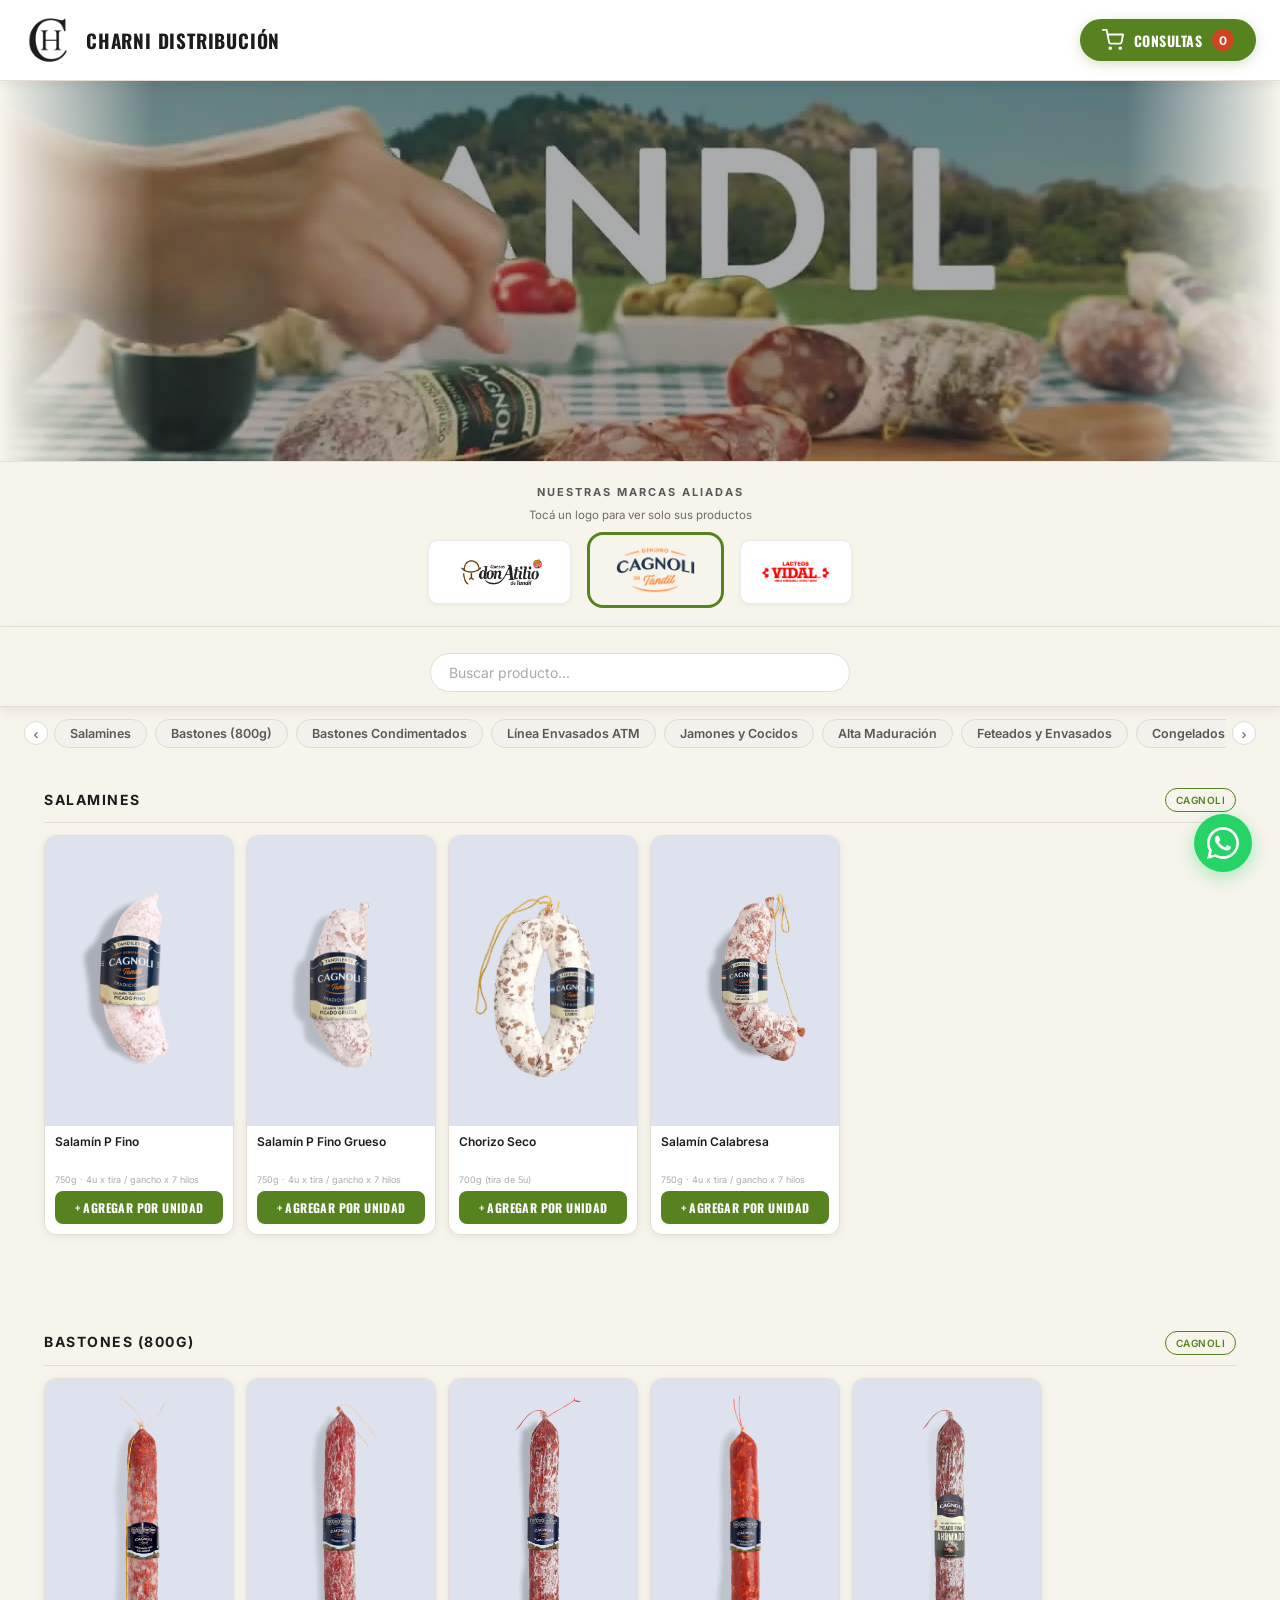
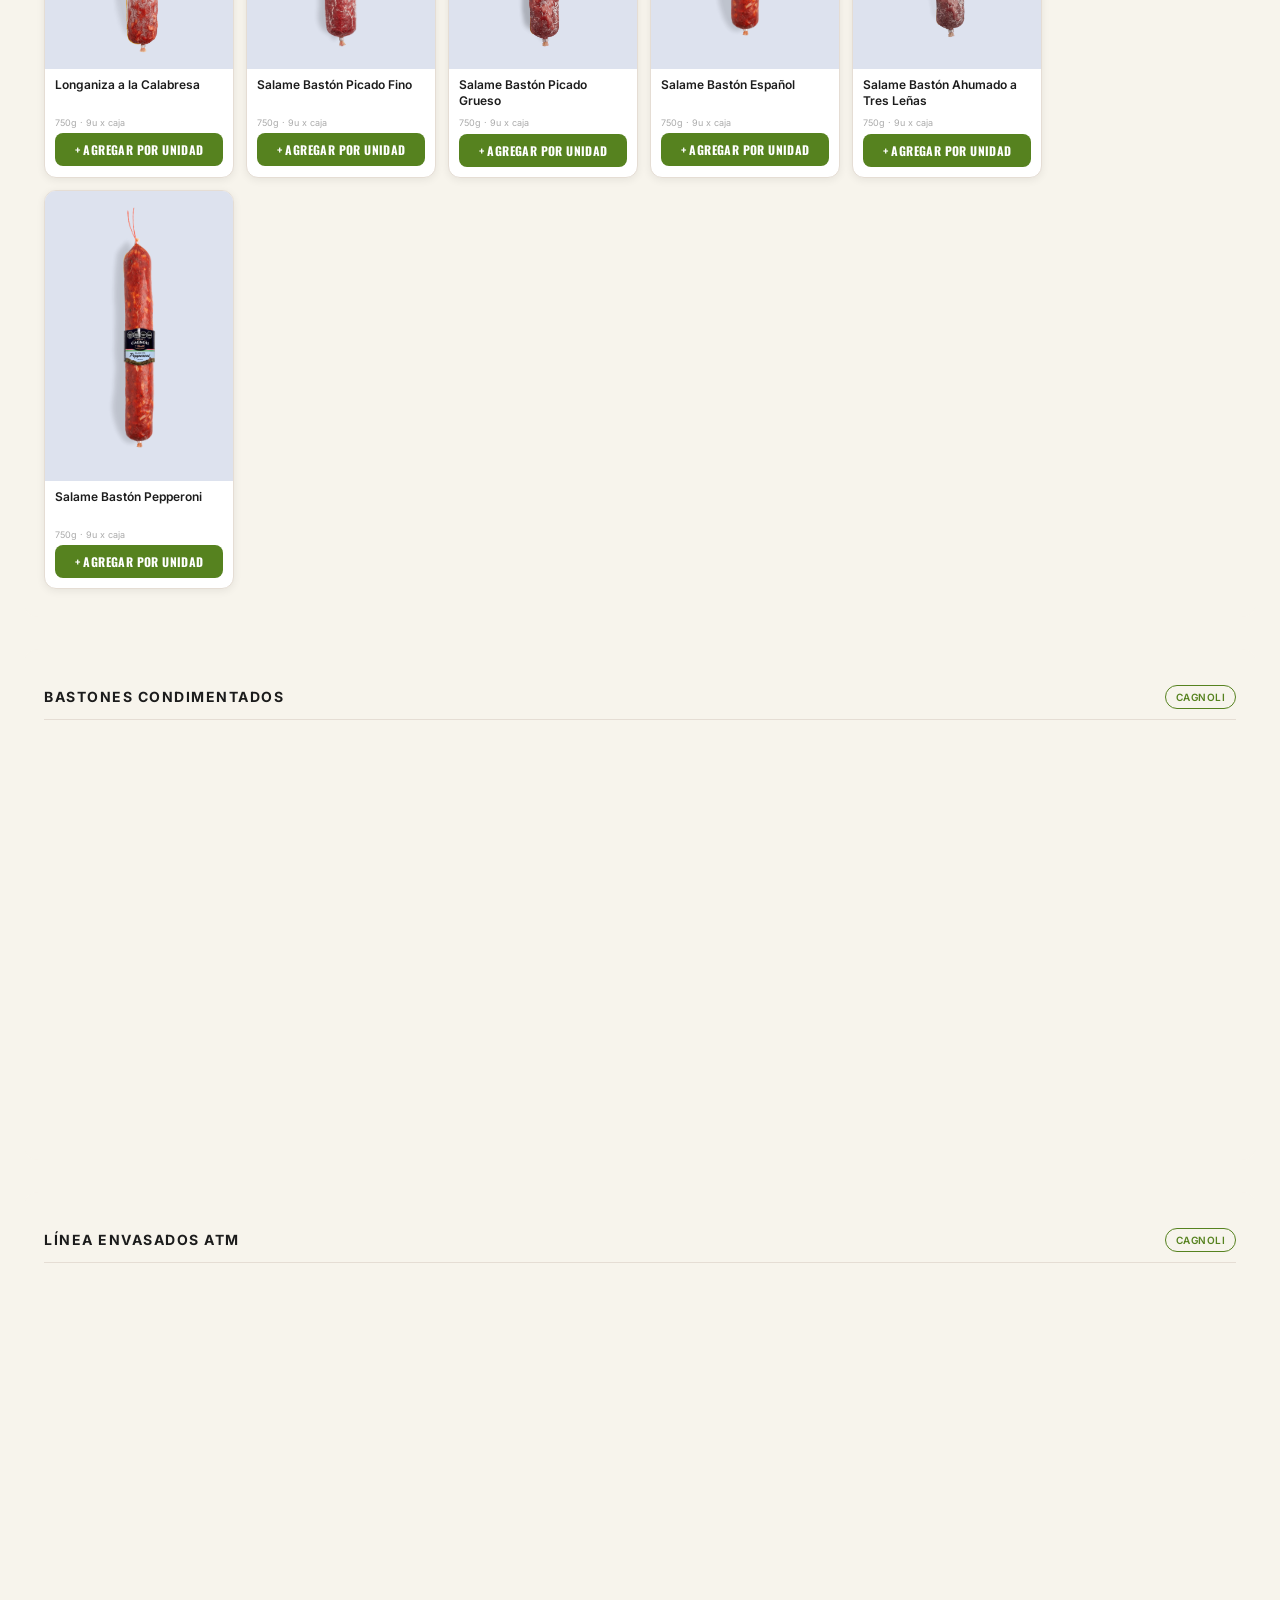
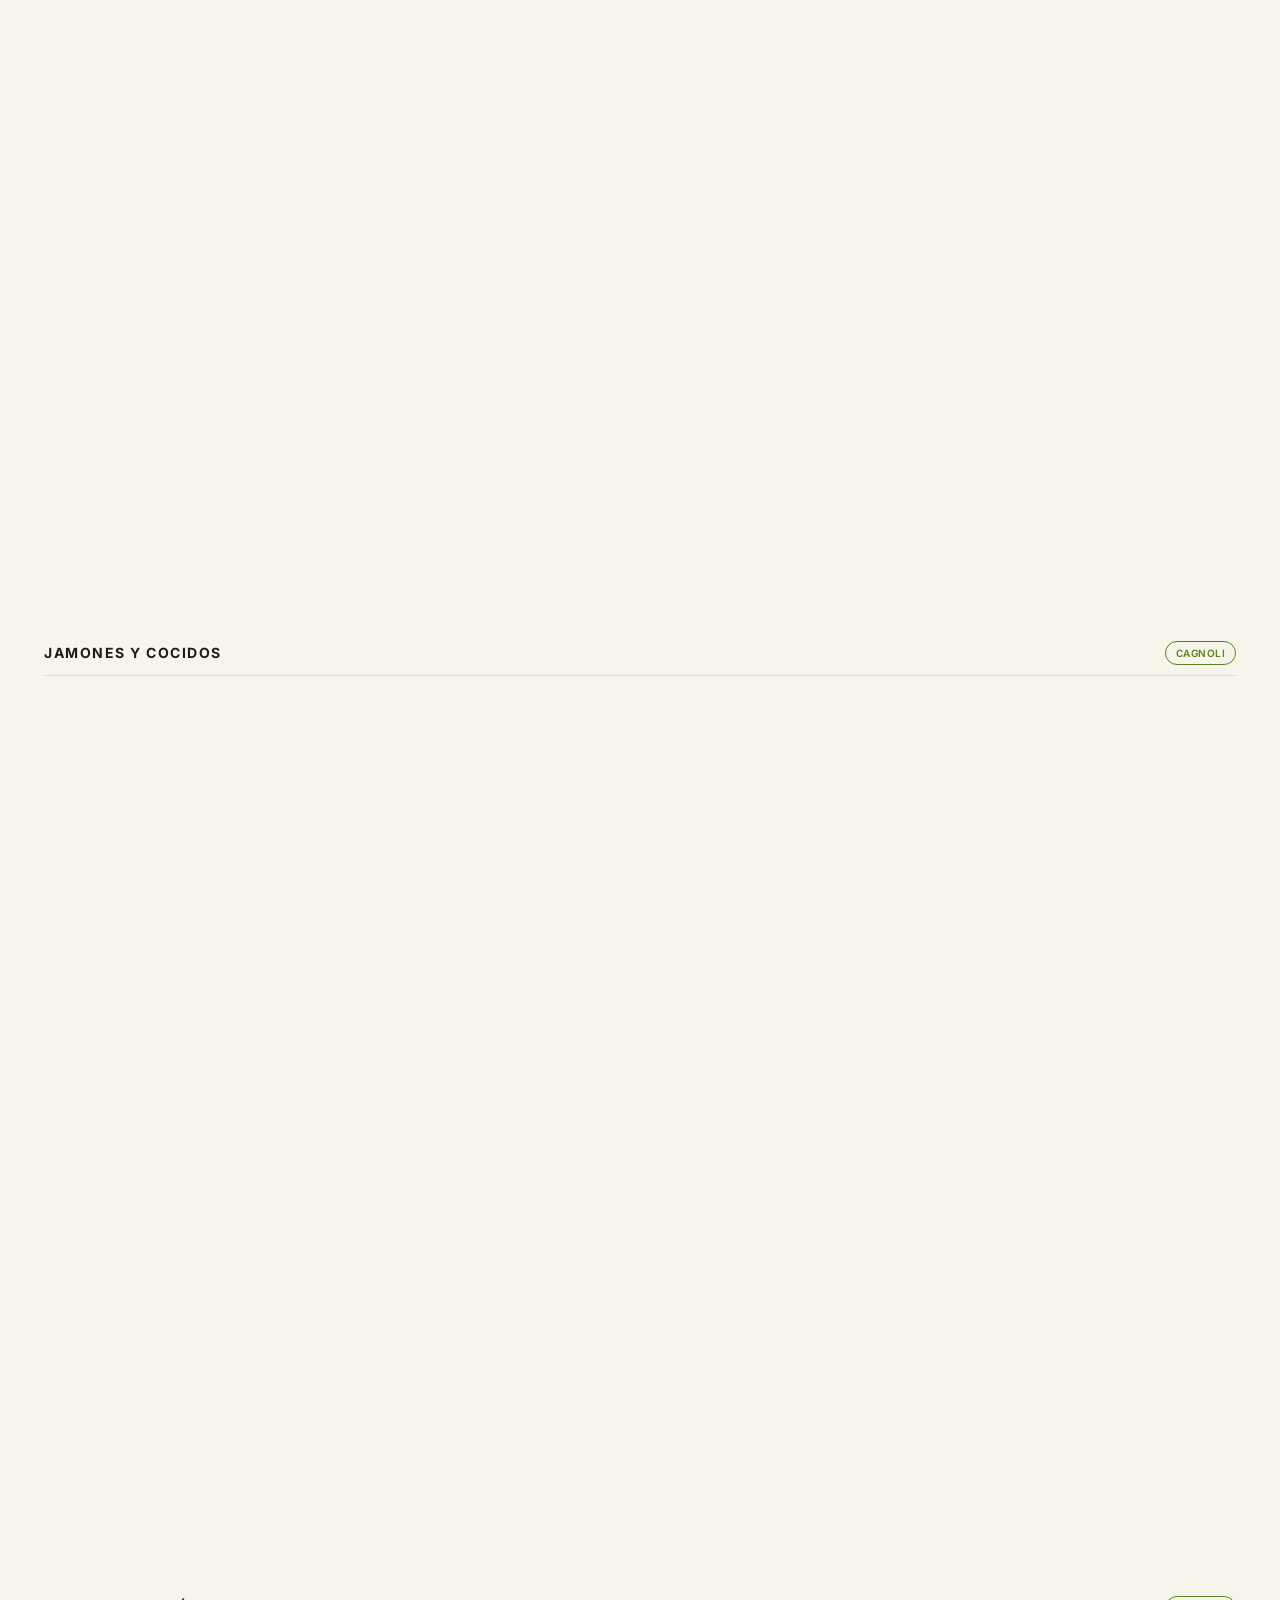
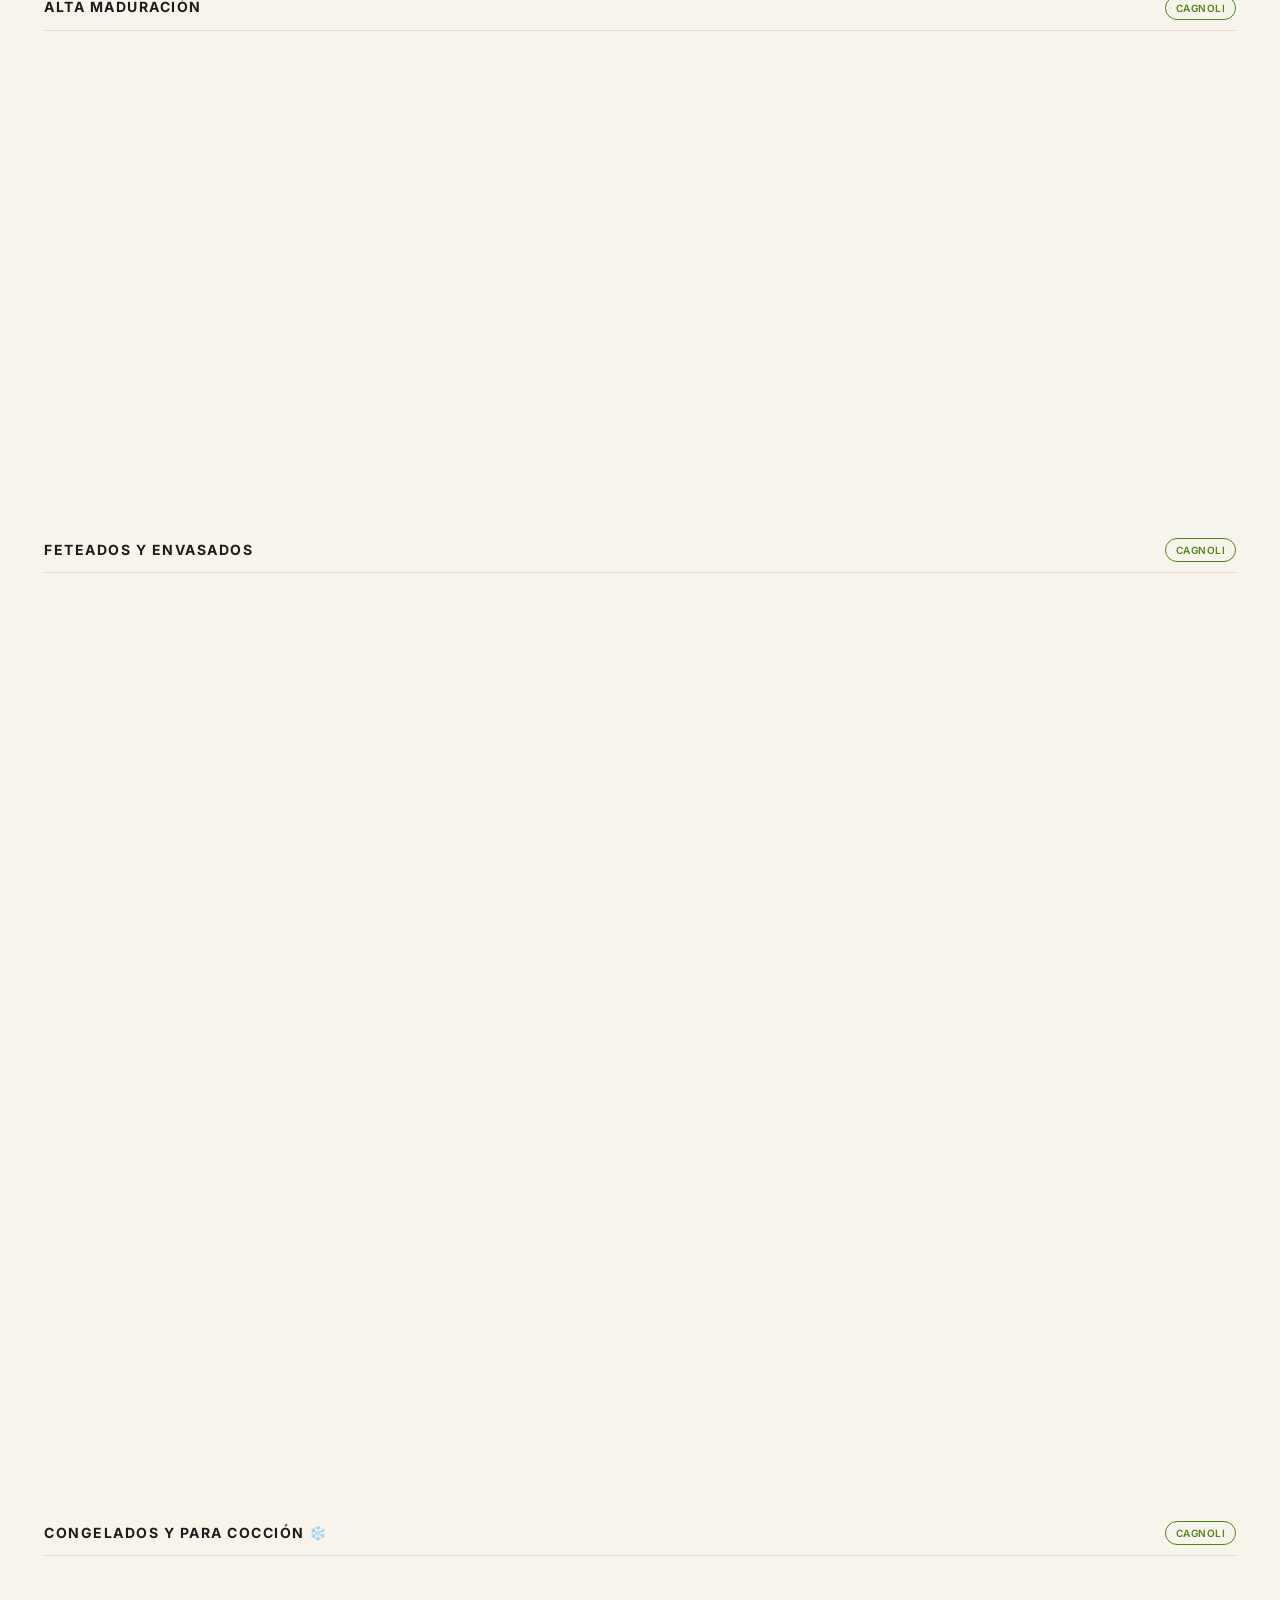
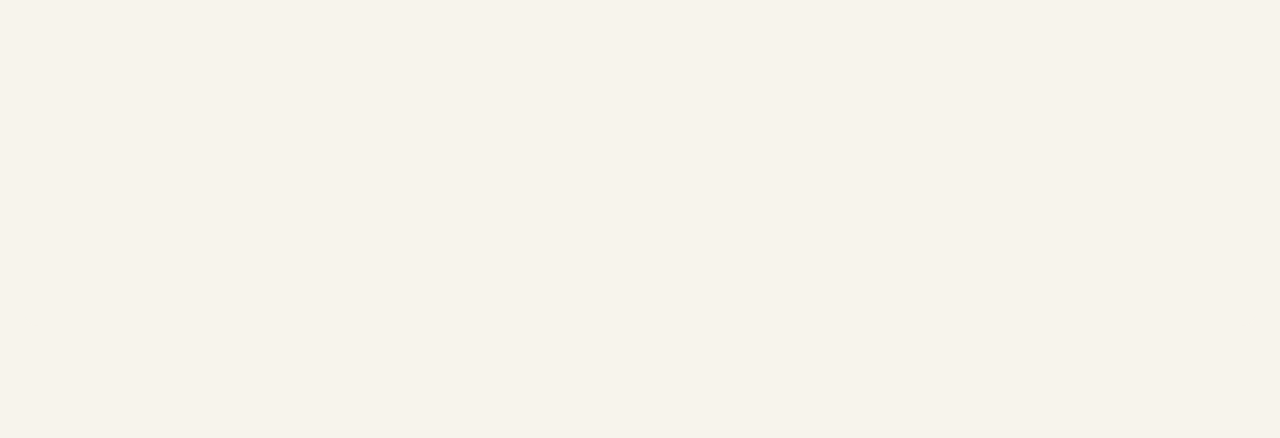
==== catalogo_cagnoli.html @ bcf18d20 "Ajustes navi: buscador mobile mas angosto (comprime marcas al expandirse), icono de carrito SVG en v" ====
<!DOCTYPE html>
<html lang="es">
<head>
<meta charset="UTF-8">
<meta name="viewport" content="width=device-width, initial-scale=1.0">
<title>CHARNI Distribución - Catálogo</title>
<link rel="preconnect" href="https://fonts.googleapis.com">
<link rel="preconnect" href="https://fonts.gstatic.com" crossorigin>
<link href="https://fonts.googleapis.com/css2?family=Oswald:wght@500;700&family=Inter:wght@400;500;600;700;800&display=swap" rel="stylesheet">
<link rel="stylesheet" href="style.css">
</head>
<body>
<header class="header">
<div class="header-content">
<div class="logo-container">
<img src="img/marcas/ch_distribucion_isotipo.png" alt="CH Distribución" class="logo-ch-img">
<div class="logo-text">
<h1>CHARNI DISTRIBUCIÓN</h1>
</div>
</div>
<button class="cart-btn" onclick="openCart()">
<span class="cart-btn-icon" aria-hidden="true"><svg viewBox="0 0 24 24" fill="none" stroke="currentColor" stroke-width="2" stroke-linecap="round" stroke-linejoin="round"><circle cx="9" cy="21" r="1"></circle><circle cx="20" cy="21" r="1"></circle><path d="M1 1h4l2.68 13.39a2 2 0 0 0 2 1.61h9.72a2 2 0 0 0 2-1.61L23 6H6"></path></svg></span><span class="cart-btn-label"> Consultas</span> <span class="cart-count" id="cartCount">0</span>
</button>
</div>
<div class="header-compact-row" id="headerCompactRow">
<div id="compactTopRow">
<div id="marcasRowCompact">
<button class="marca-chip compacta claro" data-brand="donatilio" onclick="filterBrandFromChip('donatilio')"><img src="img/marcas/don_atilio.png" alt="Don Atilio"></button>
<button class="marca-chip compacta transparente grande" data-brand="cagnoli" onclick="filterBrandFromChip('cagnoli')"><img src="img/marcas/cagnoli.png" alt="Cagnoli"></button>
<button class="marca-chip compacta claro" data-brand="vidal" onclick="filterBrandFromChip('vidal')"><img src="img/marcas/vidal.png" alt="Lácteos Vidal"></button>
</div>
<input type="search" id="searchBoxCompact" class="search-box" placeholder="Buscar producto..." oninput="onSearchInputCompact(this.value)">
</div>
</div>
</header>
<section class="hero" id="hero">
<div class="hero-bg" id="heroBg"></div>
<video class="hero-bg" id="heroVideo" autoplay muted loop playsinline preload="metadata" poster="img/heroes/cagnoli_poster.jpg">
<source src="img/heroes/cagnoli.mp4" type="video/mp4">
</video>
<div class="hero-overlay"></div>
</section>
<div class="marcas-aliadas">
<div class="marcas-aliadas-label">Nuestras Marcas Aliadas</div>
<div class="marcas-aliadas-hint">Tocá un logo para ver solo sus productos</div>
<div class="marcas-row">
<button class="marca-chip claro" data-brand="donatilio" onclick="filterBrandFromChip('donatilio')"><img src="img/marcas/don_atilio.png" alt="Don Atilio"></button>
<button class="marca-chip transparente grande" data-brand="cagnoli" onclick="filterBrandFromChip('cagnoli')"><img src="img/marcas/cagnoli.png" alt="Cagnoli"></button>
<button class="marca-chip claro" data-brand="vidal" onclick="filterBrandFromChip('vidal')"><img src="img/marcas/vidal.png" alt="Lácteos Vidal"></button>
</div>
</div>
<div class="filters-wrapper">
<div class="search-inner">
<input type="search" id="searchBox" class="search-box" placeholder="Buscar producto..." oninput="onSearchInput(this.value)">
</div>
</div>
<div class="cat-quicknav-wrap" id="quickNavWrap">
<button type="button" class="quicknav-arrow quicknav-prev" onclick="scrollQuickNav(-1)" aria-label="Categorías anteriores">‹</button>
<div class="cat-quicknav" id="quickNav"></div>
<button type="button" class="quicknav-arrow quicknav-next" onclick="scrollQuickNav(1)" aria-label="Categorías siguientes">›</button>
</div>
<main class="container" id="catalogo-main">
</main>
<div class="modal" id="cartModal">
<div class="modal-content">
<div class="modal-header">
<h3>🛒 Mi Consulta</h3>
<button class="close-btn" onclick="closeCart()">&times;</button>
</div>
<div class="cart-notice">📩 Esto no confirma tu pedido: al enviarlo por WhatsApp, iniciás el contacto directo con tu vendedor para coordinar precio y disponibilidad.</div>
<div id="cartItems"></div>
<div id="cartSubtotal"></div>
<div class="cart-actions" id="cartActions" style="display:none">
<button class="btn-send" onclick="sendWhatsApp()">📱 Enviar por WhatsApp</button>
<button class="btn-clear" onclick="clearCart()">🗑️ Vaciar</button>
</div>
</div>
</div>
<a href="https://wa.me/5492494544945?text=Hola!%20Quiero%20consultar%20sobre%20sus%20productos" class="whatsapp-float" target="_blank">
<svg viewBox="0 0 32 32"><path d="M16 0c-8.837 0-16 7.163-16 16 0 2.825.744 5.488 2.038 7.788L.05 31.95l8.325-2.088C10.6 31.238 13.2 32 16 32c8.837 0 16-7.163 16-16S24.837 0 16 0zm0 29.35c-2.438 0-4.75-.663-6.738-1.813l-.475-.288-5.013 1.263 1.3-4.9-.313-.5C3.4 21.175 2.65 18.638 2.65 16c0-7.35 5.988-13.35 13.35-13.35S29.35 8.65 29.35 16 23.362 29.35 16 29.35zm7.338-9.838c-.4-.2-2.375-1.175-2.738-1.3-.375-.138-.65-.2-.925.2-.275.4-1.063 1.3-1.3 1.575-.238.275-.475.313-.875.113-.4-.2-1.688-.625-3.213-1.988-1.188-1.063-1.988-2.375-2.225-2.775-.238-.4-.025-.613.175-.813.188-.175.4-.475.6-.713.2-.238.275-.4.413-.675.138-.275.063-.5-.038-.7-.1-.2-.925-2.225-1.263-3.05-.325-.788-.663-.675-.925-.688-.238-.013-.5-.013-.763-.013s-.7.1-1.063.5c-.363.4-1.388 1.35-1.388 3.3s1.425 3.838 1.625 4.1c.2.275 2.788 4.238 6.738 5.95.938.4 1.675.638 2.238.825.95.3 1.813.25 2.5.15.763-.113 2.375-.975 2.713-1.913.338-.938.338-1.738.238-1.913-.1-.188-.363-.3-.763-.5z"/></svg>
</a>
<script src="products.js"></script>
<script src="config.js"></script>
<script>
window.WA_PHONE='5492494544945';
window.HIDDEN_BRANDS=['lasdinas'];
</script>
<script src="app.js"></script>
</body>
</html>
---- style.css ----
@import url('https://fonts.googleapis.com/css2?family=Oswald:wght@500;700&family=Inter:wght@400;500;600;700;800&display=swap');

*{margin:0;padding:0;box-sizing:border-box}

:root{
  --fondo:#F7F4EC;
  --fondo-alt:#ffffff;
  --card:#ffffff;
  --texto:#1c1c1c;
  --texto-suave:#6b6b6b;
  --texto-muy-suave:#aaaaaa;
  --bordo:#8b1538;
  --bordo-claro:#a91d47;
  --gris-oscuro:#33383D;
  --gris-oscuro-claro:#454b52;
  --verde:#56821F;
  --verde-oscuro:#395A11;
  --naranja:#CF4520;
  --borde-sutil:#e5ddd4;
  --sombra:rgba(0,0,0,0.07);
  --sombra-hover:rgba(86,130,31,0.16);
}

body{
  font-family:'Inter',-apple-system,BlinkMacSystemFont,'Segoe UI',sans-serif;
  background:var(--fondo);
  color:var(--texto);
  line-height:1.6;
}

/* ── HEADER ── */
.header{
  background:var(--fondo-alt);
  padding:16px 0;
  border-bottom:1px solid var(--borde-sutil);
  position:sticky;
  top:0;
  z-index:1000;
  box-shadow:0 2px 12px var(--sombra);
}
.header-content{
  max-width:1400px;
  margin:0 auto;
  padding:0 24px;
  display:flex;
  justify-content:space-between;
  align-items:center;
  gap:15px;
  flex-wrap:wrap;
}
.logo-container{display:flex;align-items:center;gap:14px}
.logo-ch-img{
  height:48px;
  width:auto;
  flex-shrink:0;
}
.logo-text h1{
  font-family:'Oswald',sans-serif;
  font-weight:700;
  font-size:19px;
  color:var(--texto);
  text-transform:uppercase;
  letter-spacing:0.8px;
}
.cart-btn{
  background:var(--verde);
  color:#fff;
  padding:10px 22px;
  border:none;border-radius:30px;
  cursor:pointer;
  font-family:'Oswald',sans-serif;
  font-size:14px;font-weight:700;
  text-transform:uppercase;
  letter-spacing:0.5px;
  display:flex;align-items:center;gap:8px;
  transition:all 0.25s;
  box-shadow:0 3px 12px rgba(86,130,31,0.25);
}
.cart-btn:hover{
  background:var(--verde-oscuro);
  transform:translateY(-1px);
  box-shadow:0 5px 18px rgba(86,130,31,0.35);
}
/* Ícono de carrito propio (SVG), no emoji: se ve igual en todos los
   sistemas/navegadores y permite controlar tamaño y trazo. */
.cart-btn-icon{display:inline-flex;flex-shrink:0}
.cart-btn-icon svg{display:block;width:22px;height:22px}
.header.header-compacto .cart-btn-icon svg{width:20px;height:20px}
.cart-count{
  background:var(--naranja);
  color:#fff;
  border-radius:50%;
  width:22px;height:22px;
  display:flex;align-items:center;justify-content:center;
  font-size:12px;font-weight:700;
  font-family:'Inter',sans-serif;
}

/* ── HEADER CONTEXTUAL / COMPACTO AL SCROLLEAR (v2) ──────────────────
   Cuando "Nuestras Marcas Aliadas" sale de pantalla, el header (que ya
   es sticky) muestra una segunda franja debajo con las marcas (chips
   chicos, versión propia — no son las mismas del hero reubicadas), un
   buscador propio (sincronizado con el principal) y los pills de
   categoría — y el botón Consultas se reduce a ícono+badge. Nada se
   reparenta salvo el "wrap" de categorías (ver más abajo), así que la
   franja entera solo anima opacity/transform: nunca hay un elemento
   real cambiando de tamaño en medio de la transición, que es lo que
   antes se sentía "poco fluido". ── */
.cart-btn-label{margin:0 2px}
.header.header-compacto .cart-btn-label{display:none}
.header.header-compacto .cart-btn{padding:8px 12px;gap:2px}
.header.header-compacto .logo-text{display:none}

.header-compact-row{
  position:absolute;
  top:100%;left:0;right:0;
  max-width:1400px;margin:0 auto;
  background:var(--fondo-alt);
  display:flex;
  align-items:center;
  gap:8px;
  flex-wrap:wrap;
  padding:6px 16px 7px;
  opacity:0;
  transform:translateY(-4px);
  pointer-events:none;
  transition:opacity 0.18s ease-out, transform 0.18s ease-out;
  box-shadow:0 6px 14px var(--sombra);
  border-bottom-left-radius:12px;
  border-bottom-right-radius:12px;
  z-index:999;
}
.header.header-compacto .header-compact-row{
  opacity:1;
  transform:translateY(0);
  pointer-events:auto;
}
@media(prefers-reduced-motion: reduce){
  .header-compact-row{transition:none}
}

/* Agrupa marcas+buscador en su propia fila interna SIN wrap: así, si no
   entran los dos en el ancho disponible (mobile con el buscador ya
   expandido), es #marcasRowCompact el que se comprime/scrollea — nunca
   el buscador salta a una segunda línea tapando o descuadrando todo. */
#compactTopRow{
  display:flex;align-items:center;gap:8px;
  flex:1 1 auto;min-width:0;
}

/* Chips de marca de la franja compacta: elementos propios y siempre
   presentes en el DOM (nunca se mudan) — comparten clase .marca-chip
   con los del hero para que setActiveChip() los sincronice sin código
   extra, más el modificador .compacta para el tamaño chico. */
#marcasRowCompact{
  display:flex;gap:5px;flex-wrap:nowrap;
  overflow-x:auto;scrollbar-width:none;
  flex-shrink:0;
}
#marcasRowCompact::-webkit-scrollbar{display:none}
.marca-chip.compacta{
  height:26px;padding:3px 8px;border-radius:7px;
  outline-width:2px;outline-offset:2px;
}
.marca-chip.compacta img{max-height:14px;max-width:50px}

/* Buscador propio de la franja compacta (sincronizado con #searchBox) */
#searchBoxCompact{flex-shrink:0;width:150px;margin:0;padding:7px 14px;font-size:12.5px}

@media(max-width:768px){
  .header-compact-row .cat-quicknav-wrap{flex-basis:100%;order:3}
  /* En mobile las marcas y el buscador comparten la primera fila: el
     buscador vive como una lupa chica que, al usarse, se expande y
     empuja/comprime la fila de marcas (que ya scrollea horizontal) en
     vez de tapar nada o forzar un salto de línea. */
  #marcasRowCompact{flex-shrink:1;min-width:46px}
  #searchBoxCompact{
    /* Colapsada: el ícono va centrado y SIN padding lateral fijo — un
       padding a los costados no puede ser más chico que el propio
       ícono+su aire, así que terminaba fijando un ancho mínimo mayor
       al declarado. Sin ese padding, el ancho real es el que se pide. */
    -webkit-appearance:none;appearance:none;
    width:26px;
    padding:0;
    background:var(--fondo-alt) no-repeat center/13px 13px url("data:image/svg+xml,%3Csvg xmlns='http://www.w3.org/2000/svg' viewBox='0 0 24 24' fill='none' stroke='%23585858' stroke-width='2'%3E%3Ccircle cx='11' cy='11' r='7'/%3E%3Cline x1='21' y1='21' x2='16.65' y2='16.65'/%3E%3C/svg%3E");
    cursor:pointer;
    transition:width 0.22s ease, padding 0.22s ease;
  }
  #searchBoxCompact:focus{
    width:140px;
    padding:7px 14px;
    background-image:none;
    cursor:text;
  }
}

/* ── HERO ── */
.hero{
  height:380px;
  max-width:1400px;
  margin:0 auto;
  position:relative;
  display:flex;
  align-items:center;justify-content:center;
  overflow:hidden;
}
.hero::before{
  content:'';
  position:absolute;top:0;left:0;width:100%;height:100%;
  background:linear-gradient(to right,var(--fondo) 0%,transparent 12%,transparent 88%,var(--fondo) 100%);
  z-index:2;pointer-events:none;
}
.hero-bg{
  position:absolute;top:0;left:0;
  width:100%;height:100%;
  object-fit:cover;
  transition:opacity 1s ease;
  background-size:cover;background-position:center;
  opacity:1;
}
#heroVideo{opacity:0}
.hero-bg.fade-out{opacity:0}
.hero-overlay{
  position:absolute;top:0;left:0;width:100%;height:100%;
  background:rgba(51,56,61,0.42);
  z-index:1;
}

/* ── MARCAS ALIADAS ── */
.marcas-aliadas{
  background:#F7F4EC;
  padding:22px 24px;
  border-top:1px solid #e6e2d3;
  border-bottom:1px solid #e6e2d3;
}
.marcas-aliadas-label{
  text-align:center;
  font-size:11px;font-weight:700;letter-spacing:2px;
  color:#585858;text-transform:uppercase;
  margin-bottom:4px;
}
.marcas-aliadas-hint{
  text-align:center;
  font-size:11.5px;
  color:var(--texto-suave);
  margin-bottom:16px;
}
.marcas-row{
  display:flex;justify-content:center;align-items:center;gap:22px;flex-wrap:wrap;
  max-width:1400px;margin:0 auto;
}
.marca-chip{
  display:flex;align-items:center;justify-content:center;
  height:64px;padding:8px 20px;
  border-radius:10px;
  border:none;
  cursor:pointer;
  transition:all 0.22s;
  outline:3px solid transparent;
  outline-offset:3px;
}
.marca-chip.claro{background:#ffffff;box-shadow:0 1px 4px rgba(0,0,0,0.06);border:1px solid #ececec}
.marca-chip.claro:hover{box-shadow:0 5px 16px rgba(0,0,0,0.12);transform:translateY(-2px)}
.marca-chip.oscuro{background:var(--gris-oscuro)}
.marca-chip.oscuro:hover{background:#252a2e;transform:translateY(-2px)}
.marca-chip.transparente{background:transparent}
.marca-chip.transparente:hover{transform:translateY(-2px)}
.marca-chip img{max-height:44px;max-width:150px;object-fit:contain;pointer-events:none}
.marca-chip.grande img{max-height:52px}
.marca-chip:active{transform:scale(0.96)}
.marca-chip.active{
  outline-color:var(--verde);
  transform:translateY(-2px);
}

/* ── FILTERS (el buscador ya no es sticky por sí solo: cuando hace falta
   "pegarlo", pasa a vivir dentro del header compacto — ver más abajo) ── */
.filters-wrapper{
  background:var(--fondo);
  padding:14px 0;
  border-bottom:1px solid var(--borde-sutil);
  box-shadow:0 4px 12px var(--sombra);
}

/* ── LAYOUT ── */
.container{
  max-width:1400px;
  margin:0 auto;
  padding:0 24px 80px;
}

/* ── UTILITY ── */
.hidden{display:none!important}

/* ── MODAL ── */
.modal{
  display:none;
  position:fixed;top:0;left:0;
  width:100%;height:100%;
  background:rgba(0,0,0,0.45);
  z-index:2000;
  align-items:center;justify-content:center;
}
.modal.show{display:flex}
.modal-content{
  background:var(--fondo-alt);
  padding:32px;
  border-radius:20px;
  max-width:580px;width:90%;
  max-height:80vh;overflow-y:auto;
  box-shadow:0 20px 60px rgba(0,0,0,0.18);
  border:1px solid var(--borde-sutil);
}
.modal-header{
  display:flex;justify-content:space-between;align-items:center;
  margin-bottom:22px;padding-bottom:16px;
  border-bottom:1px solid var(--borde-sutil);
}
.modal-header h3{
  font-family:'Oswald',sans-serif;
  font-weight:700;
  font-size:19px;color:var(--texto);
  text-transform:uppercase;
  letter-spacing:0.5px;
}
.close-btn{
  background:none;border:none;
  color:var(--texto-suave);
  font-size:28px;cursor:pointer;line-height:1;
}
.cart-notice{
  background:#F2F1EC;
  border:1px solid var(--borde-sutil);
  border-radius:10px;
  padding:12px 14px;
  font-size:13px;
  color:var(--texto-suave);
  margin-bottom:16px;
  line-height:1.4;
}
.cart-item{
  display:flex;justify-content:space-between;align-items:center;
  padding:13px 15px;
  background:var(--fondo);
  border-radius:10px;margin-bottom:9px;
  border:1px solid var(--borde-sutil);
}
.cart-item-info{flex:1}
.cart-item-name{font-weight:600;margin-bottom:3px;color:var(--texto);font-size:14px}
.cart-item-forma{
  font-weight:500;
  color:var(--texto-suave);
  font-size:12.5px;
}
.cart-item-qty{color:var(--texto-suave);font-size:13px}
.cart-item-remove{
  background:none;
  color:var(--bordo);
  border:1.5px solid var(--bordo);
  padding:5px 13px;border-radius:18px;
  cursor:pointer;font-size:12px;font-weight:600;
  transition:all 0.2s;
}
.cart-item-remove:hover{background:var(--bordo);color:#fff}
.cart-empty{
  text-align:center;padding:48px;
  color:var(--texto-muy-suave);font-size:15px;
}
.cart-actions{margin-top:18px;display:flex;gap:10px}
.btn-send{
  background:#25D366;color:#fff;
  padding:14px;border:none;border-radius:28px;
  cursor:pointer;
  font-family:'Oswald',sans-serif;
  text-transform:uppercase;letter-spacing:0.4px;
  font-weight:700;font-size:14.5px;flex:1;
  box-shadow:0 4px 14px rgba(37,211,102,0.28);
  transition:all 0.22s;
}
.btn-send:hover{background:#20BA5A;transform:translateY(-1px)}
.btn-clear{
  background:var(--fondo);
  color:var(--bordo);
  border:1.5px solid var(--bordo);
  padding:14px 22px;border-radius:28px;
  cursor:pointer;
  font-family:'Inter',sans-serif;
  font-weight:600;transition:all 0.22s;
}
.btn-clear:hover{background:var(--bordo);color:#fff}

/* ── WHATSAPP FLOAT ── */
.whatsapp-float{
  position:fixed;bottom:28px;right:28px;
  background:#25D366;
  width:58px;height:58px;border-radius:50%;
  display:flex;align-items:center;justify-content:center;
  box-shadow:0 5px 18px rgba(37,211,102,0.38);
  z-index:3000;cursor:pointer;
  transition:all 0.25s;text-decoration:none;
}
.whatsapp-float:hover{
  transform:scale(1.12);
  box-shadow:0 8px 26px rgba(37,211,102,0.52);
}
.whatsapp-float svg{width:32px;height:32px;fill:#fff}

/* ── RESPONSIVE ── */
@media(max-width:768px){
  .hero{height:260px}
  .logo-text h1{font-size:15px}
}

/* ── CATÁLOGO RAPPI-STYLE ── */
.cat-seccion{margin-bottom:32px}
.cat-seccion-header{
  display:flex;
  justify-content:space-between;
  align-items:center;
  padding:16px 0 10px;
  border-bottom:1px solid var(--borde-sutil);
  margin-bottom:12px;
}
.cat-seccion-titulo{
  font-family:'Inter',sans-serif;
  font-size:14px;font-weight:700;
  color:var(--texto);
  text-transform:uppercase;
  letter-spacing:1.5px;
}
.cat-seccion-marca{
  font-size:10px;font-weight:600;
  color:var(--verde);
  border:1px solid var(--verde);
  border-radius:12px;
  padding:3px 10px;
  text-transform:uppercase;
  letter-spacing:0.5px;
}
.cat-row{
  display:flex;
  flex-wrap:wrap;
  gap:12px;
}
.cat-card{
  background:var(--card);
  border-radius:12px;
  border:1px solid var(--borde-sutil);
  flex-shrink:0;
  width:190px;
  overflow:hidden;
  box-shadow:0 2px 8px var(--sombra);
  transition:all 0.2s;
}
.cat-card:hover{
  transform:translateY(-2px);
  box-shadow:0 6px 18px var(--sombra-hover);
  border-color:var(--verde);
}
.cat-card-img{
  width:190px;height:290px;
  overflow:hidden;
  background:var(--fondo);
  display:flex;align-items:center;justify-content:center;
  position:relative;
}
.cat-tag{
  position:absolute;top:8px;right:8px;
  color:#fff;
  font-size:9px;font-weight:700;
  padding:3px 8px;
  border-radius:6px;
  z-index:2;
  text-transform:uppercase;
  letter-spacing:0.5px;
}
.cat-card-img img{
  width:100%;height:100%;
  object-fit:cover;
  transition:transform 0.3s;
}
.cat-card:hover .cat-card-img img{transform:scale(1.05)}
.cat-card-img-empty{
  background:var(--fondo);
  color:var(--texto-muy-suave);
  font-size:11px;
}
.cat-card-info{
  padding:8px 10px 10px;
}
.cat-card-name{
  font-family:'Inter',sans-serif;
  font-size:12px;font-weight:600;
  color:var(--texto);
  line-height:1.35;
  margin-bottom:8px;
  min-height:32px;
}
.cat-card-btn{
  width:100%;
  background:var(--verde);
  color:#fff;
  border:none;
  border-radius:8px;
  padding:8px 0;
  font-family:'Oswald',sans-serif;
  font-size:12px;font-weight:700;
  text-transform:uppercase;
  letter-spacing:0.4px;
  cursor:pointer;
  transition:background 0.2s;
}
.cat-card-btn:hover{background:var(--verde-oscuro)}

/* ── STEPPER +/− EN LA CARD (reemplaza el botón una vez agregado) ── */
.cat-card-stepper{
  display:flex;align-items:center;justify-content:space-between;
  background:var(--verde);
  border-radius:8px;
  padding:4px 6px;
  animation:stepperPop 0.22s ease;
}
.cat-step-btn{
  width:24px;height:24px;flex-shrink:0;
  border-radius:6px;
  border:none;
  background:rgba(255,255,255,0.18);
  color:#fff;
  font-size:15px;font-weight:700;
  line-height:1;
  cursor:pointer;
  display:flex;align-items:center;justify-content:center;
  transition:background 0.2s;
}
.cat-step-btn:hover{background:rgba(255,255,255,0.32)}
.cat-step-value{
  flex:1;text-align:center;
  color:#fff;
  font-family:'Oswald',sans-serif;
  font-size:13px;font-weight:700;
}
@keyframes stepperPop{
  0%{transform:scale(0.9)}
  60%{transform:scale(1.04)}
  100%{transform:scale(1)}
}
@media(prefers-reduced-motion: reduce){
  .cat-card-stepper{animation:none}
}

/* ── SELECTOR DE FORMA (Caja / Por unidad / etc.) ── */
.forma-selector{
  display:flex;gap:6px;flex-wrap:wrap;
  margin-bottom:6px;
}
.forma-pill{
  flex:none;
  padding:4px 10px;
  border-radius:14px;
  background:#F2F1EC;
  border:1px solid #DCDAD1;
  color:#585858;
  font-family:'Inter',sans-serif;
  font-size:10.5px;font-weight:600;
  white-space:nowrap;
  cursor:pointer;
  transition:all 0.2s;
}
.forma-pill:hover{border-color:var(--verde);color:var(--verde);background:#fff}
.forma-pill.active{
  background:var(--verde);
  border-color:var(--verde);
  color:#fff;
}

/* ── NIVELES DE DESCUENTO POR VOLUMEN (compra por volumen) ── */
.cat-niveles{
  display:flex;
  flex-direction:column;
  gap:5px;
  margin-bottom:6px;
}
.cat-nivel-btn{
  width:100%;
  background:linear-gradient(135deg,var(--naranja),#e8632f);
  color:#fff;
  border:none;
  border-radius:8px;
  padding:6px 8px;
  font-family:'Inter',sans-serif;
  font-size:10px;font-weight:700;
  text-align:center;
  line-height:1.3;
  cursor:pointer;
  animation:nivelPulse 1.8s ease-in-out infinite;
  transition:transform 0.15s;
}
.cat-nivel-btn:hover{transform:translateY(-1px)}
.cat-nivel-btn.applied{
  animation:none;
  background:var(--verde);
}
@keyframes nivelPulse{
  0%,100%{box-shadow:0 0 0 0 rgba(207,69,32,0.45)}
  50%{box-shadow:0 0 0 6px rgba(207,69,32,0)}
}
@media(prefers-reduced-motion: reduce){
  .cat-nivel-btn{animation:none}
}

/* ── NOTA DE CANTIDAD VARIABLE (reemplaza al botón Agregar) ── */
.cat-nota-variable{
  font-size:10.5px;
  font-weight:600;
  color:var(--gris-oscuro);
  background:#F2F1EC;
  border:1px solid #DCDAD1;
  border-radius:8px;
  padding:6px 8px;
  text-align:center;
  line-height:1.3;
}

/* ── PRECIOS Y DETALLES ── */
.cat-badge{
  position:absolute;top:8px;left:8px;
  background:var(--naranja);
  color:#fff;
  font-size:9px;font-weight:700;
  padding:3px 8px;
  border-radius:6px;
  z-index:2;
}
.cat-detalle{
  font-size:9px;
  color:var(--texto-muy-suave);
  margin-bottom:4px;
  line-height:1.4;
}
.cat-precio-lista{
  font-size:9px;
  color:var(--texto-muy-suave);
  text-decoration:line-through;
  margin-bottom:1px;
}
.cat-precio-oferta{
  font-size:14px;font-weight:700;
  color:var(--naranja);
  margin-bottom:4px;
}
.cat-precio-pendiente{
  font-size:11px;font-weight:600;font-style:italic;
  color:var(--texto-muy-suave);
  margin-bottom:4px;
}
.cat-nota{
  font-size:9px;
  color:#856404;
  background:#fff3cd;
  border-radius:4px;
  padding:3px 6px;
  margin-bottom:6px;
  line-height:1.4;
}

/* ── CARDS POR MARCA ── */
.cat-card--donatilio .cat-card-img{
  height:220px;
  background:#e8ddc9;
}
.cat-card--donatilio .cat-card-img img{
  object-fit:cover;
  padding:0;
}
.cat-card--donatilio .cat-card-img.cat-card-img-wide img{
  object-fit:cover;
  padding:0;
}

.cat-card--cagnoli .cat-card-img{
  height:290px;
  background:#dde2ee;
}
.cat-card--cagnoli .cat-card-img img{
  object-fit:contain;
  padding:5px;
}
.cat-card--cagnoli .cat-card-img.cat-card-img-wide{
  height:220px;
}

/* ── FONDO DE SECCIÓN (paleta ya unificada arriba para todas las marcas) ── */
.cat-seccion--cagnoli{
  background:#F7F4EC;
  padding:20px 20px 28px;
  border-radius:14px;
}

.cat-card--lasdinas .cat-card-img{
  height:290px;
  background:#1a1008;
}
.cat-card--lasdinas .cat-card-img img{
  object-fit:cover;
  padding:0;
}

.cat-card--vidal .cat-card-img{
  height:290px;
  background:#e8ddc9;
}
.cat-card--vidal .cat-card-img img{
  object-fit:contain;
  padding:6px;
}

/* ── RESPONSIVE ── */
@media(max-width:768px){
  .cat-card{width:145px}
  .cat-card-img{width:145px;height:210px}
  .cat-card--cagnoli .cat-card-img,
  .cat-card--lasdinas .cat-card-img,
  .cat-card--vidal .cat-card-img{height:210px}
  .cat-card--donatilio .cat-card-img{height:168px}
  .cat-card--cagnoli .cat-card-img.cat-card-img-wide{height:159px}
  .cat-seccion-titulo{font-size:12px}
}

.cat-card-img.cat-card-img-wide img{object-fit:contain;padding:6px;}

/* ── BUSCADOR ── */
.search-inner{
  max-width:1400px;margin:12px auto 0;padding:0 24px;
  display:flex;justify-content:center;
}
.search-box{
  width:100%;max-width:420px;
  padding:10px 18px;
  border-radius:24px;
  border:1.5px solid var(--borde-sutil);
  background:var(--fondo-alt);
  color:var(--texto);
  font-family:'Inter',sans-serif;
  font-size:14px;
  transition:border-color 0.2s, box-shadow 0.2s;
}
.search-box:focus{
  outline:none;
  border-color:var(--verde);
  box-shadow:0 0 0 3px rgba(86,130,31,0.15);
}
.search-box::placeholder{color:var(--texto-muy-suave)}

/* ── ACCESOS RAPIDOS ENTRE CATEGORIAS ──────────────────────────────
   #quickNavWrap es lo que se muda al header compacto (nunca el <div>
   #quickNav suelto) — así el propio buildQuickNav()/.show no necesita
   saber nada sobre dónde vive. En desktop (hover:hover + pointer:fine)
   aparecen flechas propias para desplazar; en touch quedan ausentes y
   el scroll es 100% swipe nativo del navegador — son dos interacciones
   con código genuinamente separado, no una sola pensada para mobile. */
.cat-quicknav-wrap{
  display:none;
  align-items:center;
  gap:6px;
  max-width:1400px;margin:0 auto;
  padding:12px 24px 4px;
}
.cat-quicknav-wrap.show{display:flex}
.header-compact-row .cat-quicknav-wrap{
  margin:0;padding:2px 0 0;
  flex:1 1 220px;min-width:120px;
}
.quicknav-arrow{display:none}
@media (hover:hover) and (pointer:fine){
  .quicknav-arrow{
    display:flex;align-items:center;justify-content:center;
    flex-shrink:0;
    width:24px;height:24px;
    border-radius:50%;
    border:1px solid #DCDAD1;
    background:#fff;
    color:#585858;
    font-size:15px;
    line-height:1;
    cursor:pointer;
    transition:all 0.2s;
  }
  .quicknav-arrow:hover{border-color:var(--verde);color:var(--verde)}
  .quicknav-arrow:active{transform:scale(0.92)}
}
.cat-quicknav{
  display:none;
  gap:8px;
  overflow-x:auto;
  flex:1 1 auto;min-width:0;
  scrollbar-width:none;
}
.cat-quicknav::-webkit-scrollbar{display:none}
.cat-quicknav.show{display:flex}
.quicknav-pill{
  flex:none;
  padding:6px 15px;
  border-radius:16px;
  background:#F2F1EC;
  border:1px solid #DCDAD1;
  color:#585858;
  font-family:'Inter',sans-serif;
  font-size:12.5px;font-weight:600;
  white-space:nowrap;
  cursor:pointer;
  transition:all 0.2s;
}
.quicknav-pill:hover{border-color:#56821F;color:#56821F;background:#fff}

/* ── DESCRIPCION OPCIONAL EN CARD ── */
.cat-desc{
  font-size:10.5px;
  color:var(--texto-suave);
  line-height:1.4;
  margin-bottom:6px;
}

/* ── SIN RESULTADOS DE BUSQUEDA ── */
.cat-sin-resultados{
  text-align:center;
  padding:64px 24px;
  color:var(--texto-suave);
  font-size:15px;
  line-height:1.6;
}

/* ── FEEDBACK AL AGREGAR ── */
.cat-card-btn.added{background:#2f7a44}
.cart-count.bump{animation:cartBump 0.4s ease}
@keyframes cartBump{
  0%{transform:scale(1)}
  35%{transform:scale(1.45)}
  100%{transform:scale(1)}
}
@media(prefers-reduced-motion: reduce){
  .cart-count.bump{animation:none}
}

/* ── APARICION SUAVE DE CARDS AL SCROLLEAR ── */
.cat-card.reveal{
  opacity:0;
  transform:translateY(14px) scale(0.97);
  transition:opacity 0.5s ease, transform 0.5s ease;
}
.cat-card.reveal.reveal-visible{
  opacity:1;
  transform:translateY(0) scale(1);
}

/* ── STEPPER DE CANTIDAD EN LA CONSULTA ── */
.cart-item-qty-controls{
  display:flex;align-items:center;gap:10px;
  margin-top:4px;
}
.qty-btn{
  width:24px;height:24px;
  border-radius:50%;
  border:1.5px solid var(--verde);
  background:#fff;
  color:var(--verde);
  font-size:15px;font-weight:700;
  line-height:1;
  cursor:pointer;
  display:flex;align-items:center;justify-content:center;
  transition:all 0.2s;
}
.qty-btn:hover{background:var(--verde);color:#fff}
.qty-value{
  font-size:13px;font-weight:600;
  color:var(--texto);
  min-width:16px;text-align:center;
  white-space:nowrap;
}

/* ── ESTIMADO DE TOTAL EN LA CONSULTA ── */
.cart-subtotal{
  margin-top:14px;
  padding:10px 14px;
  background:var(--fondo);
  border-radius:10px;
  font-size:13.5px;font-weight:600;
  color:var(--texto);
  display:flex;flex-direction:column;gap:2px;
}
.cart-subtotal-note{
  font-size:11px;font-weight:500;font-style:italic;
  color:var(--texto-muy-suave);
}
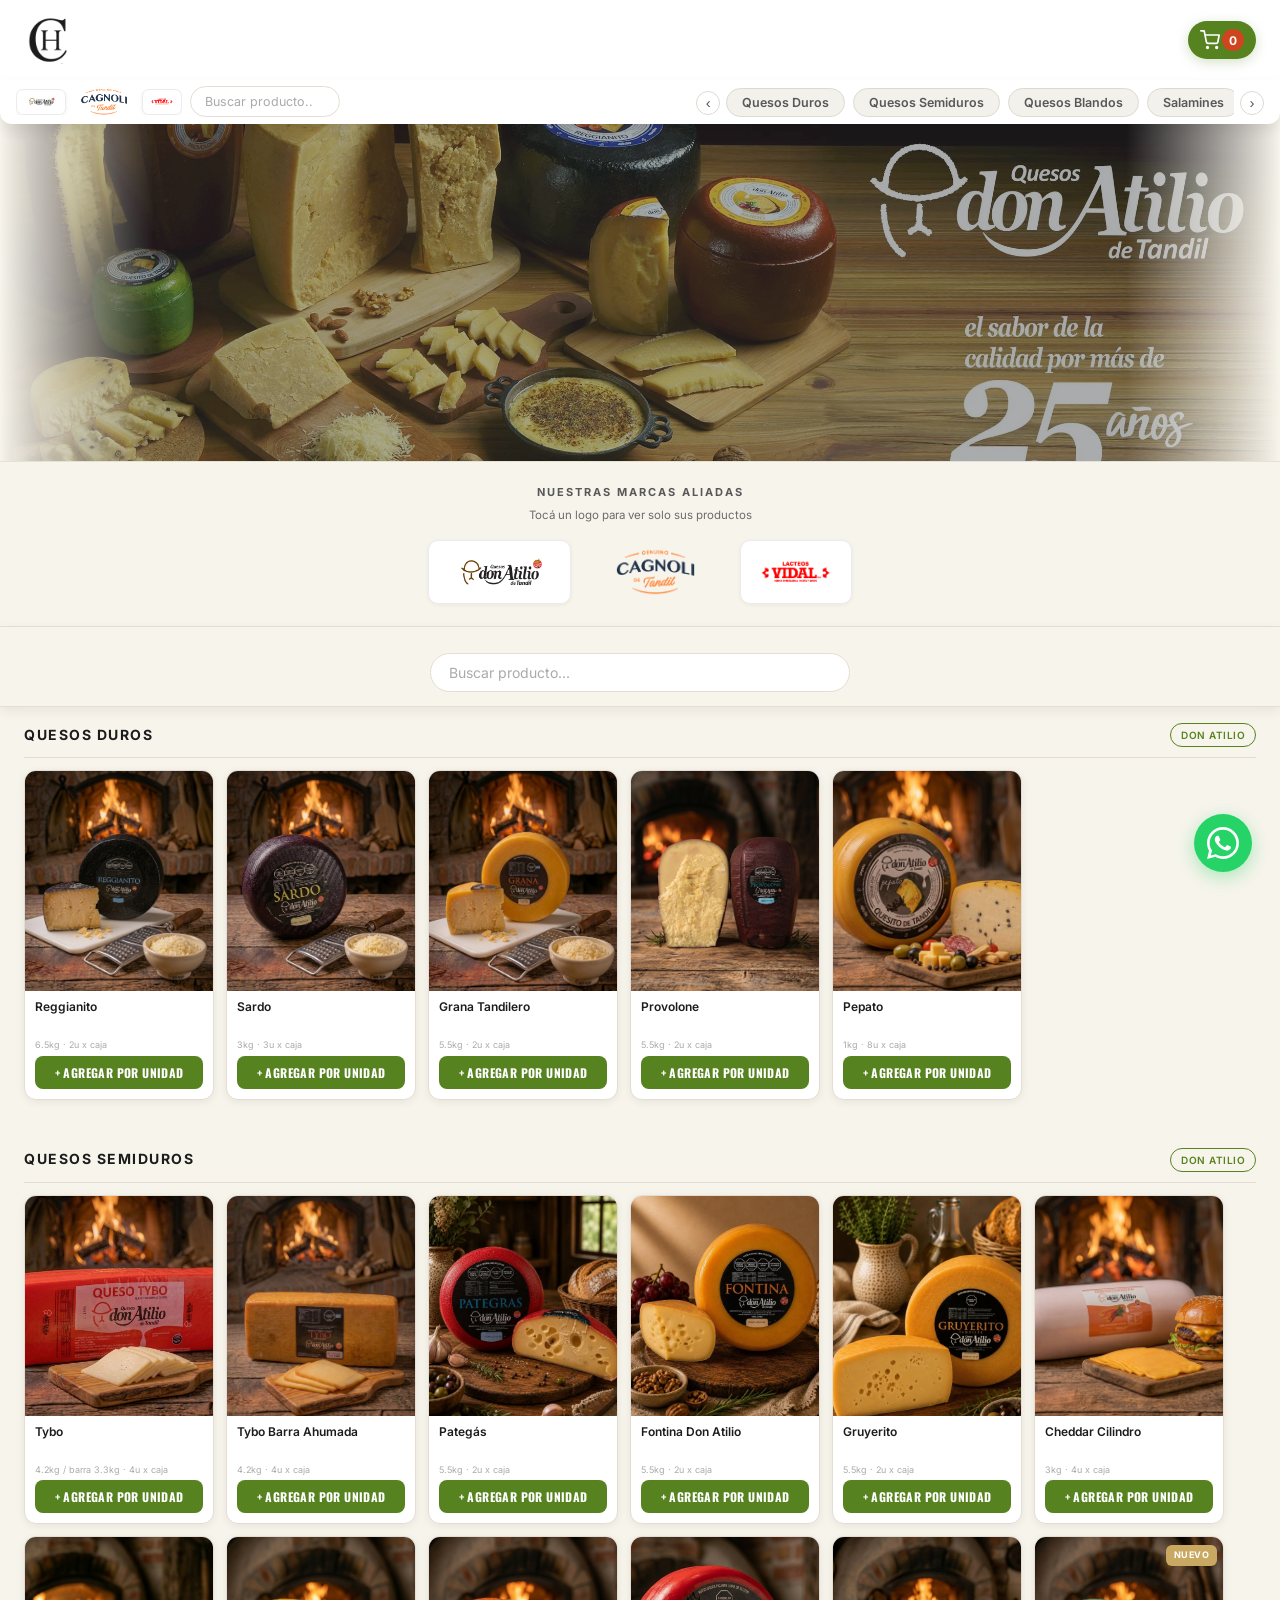
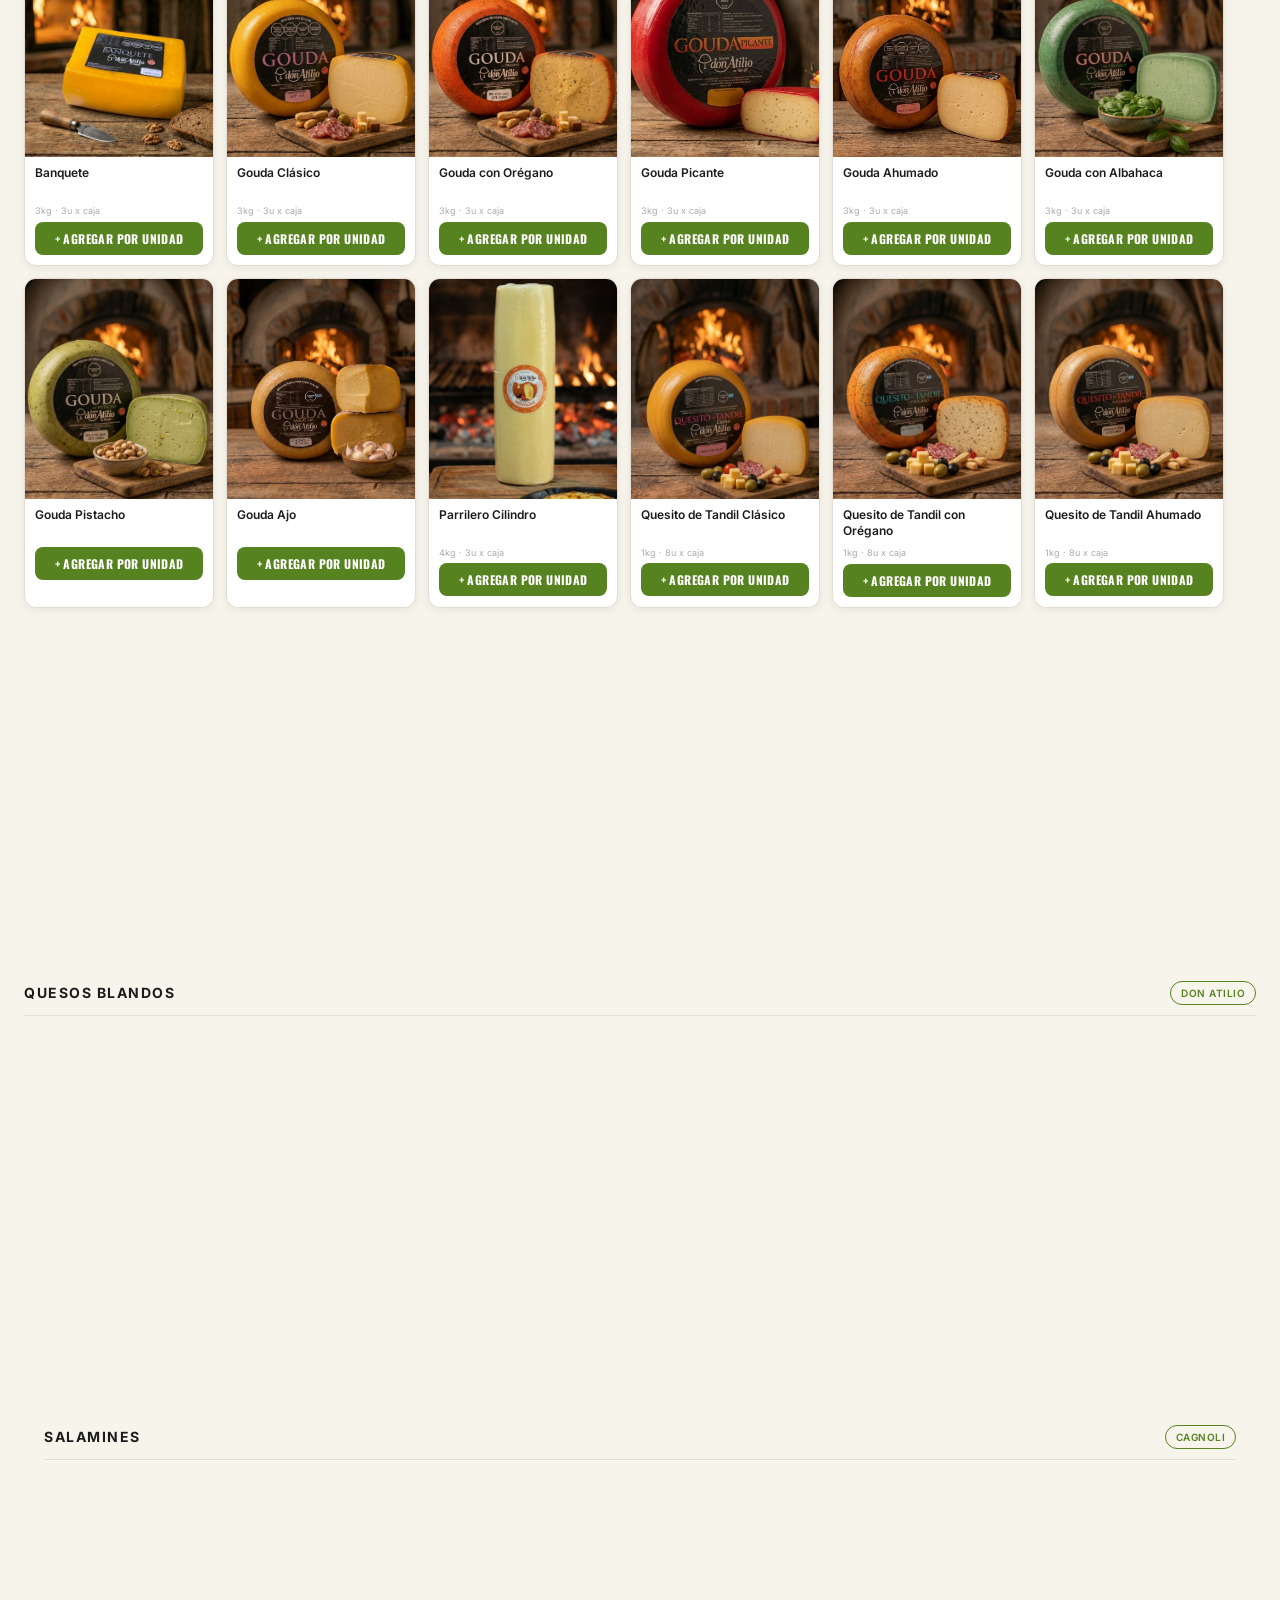
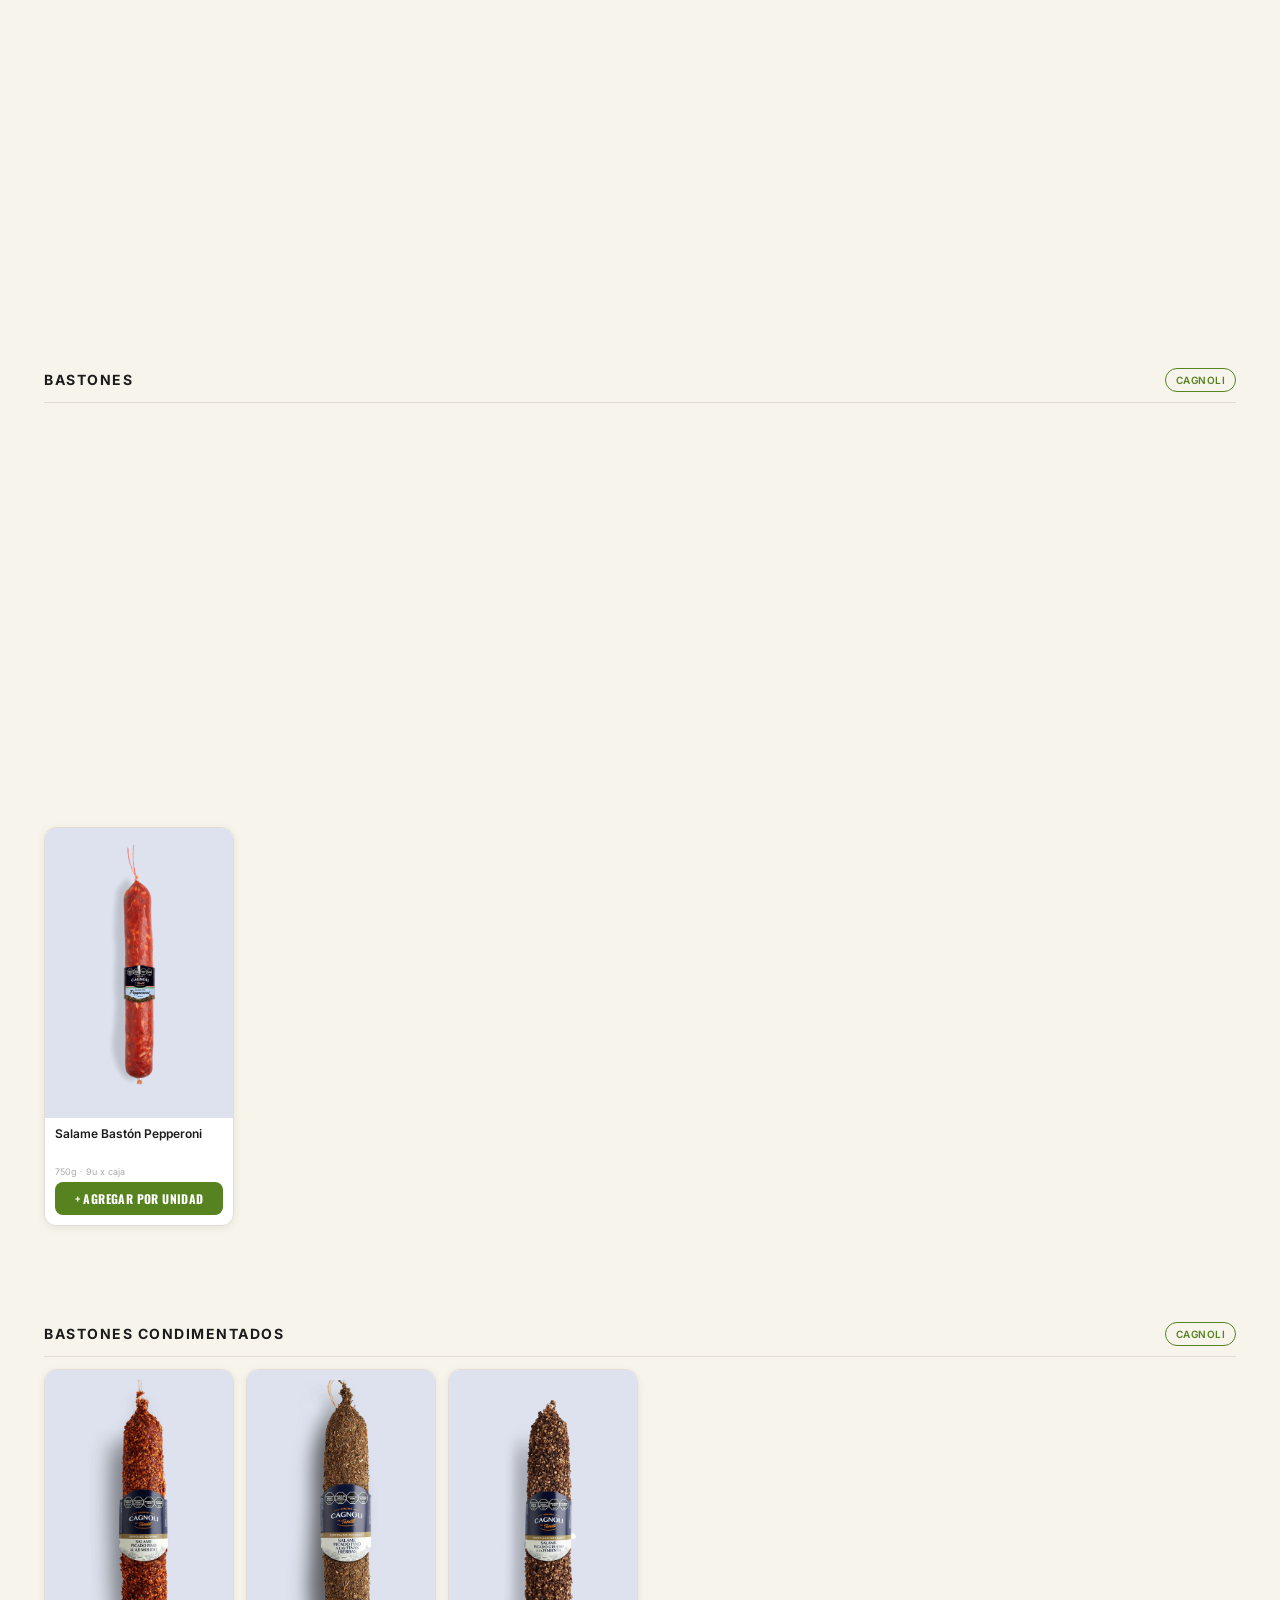
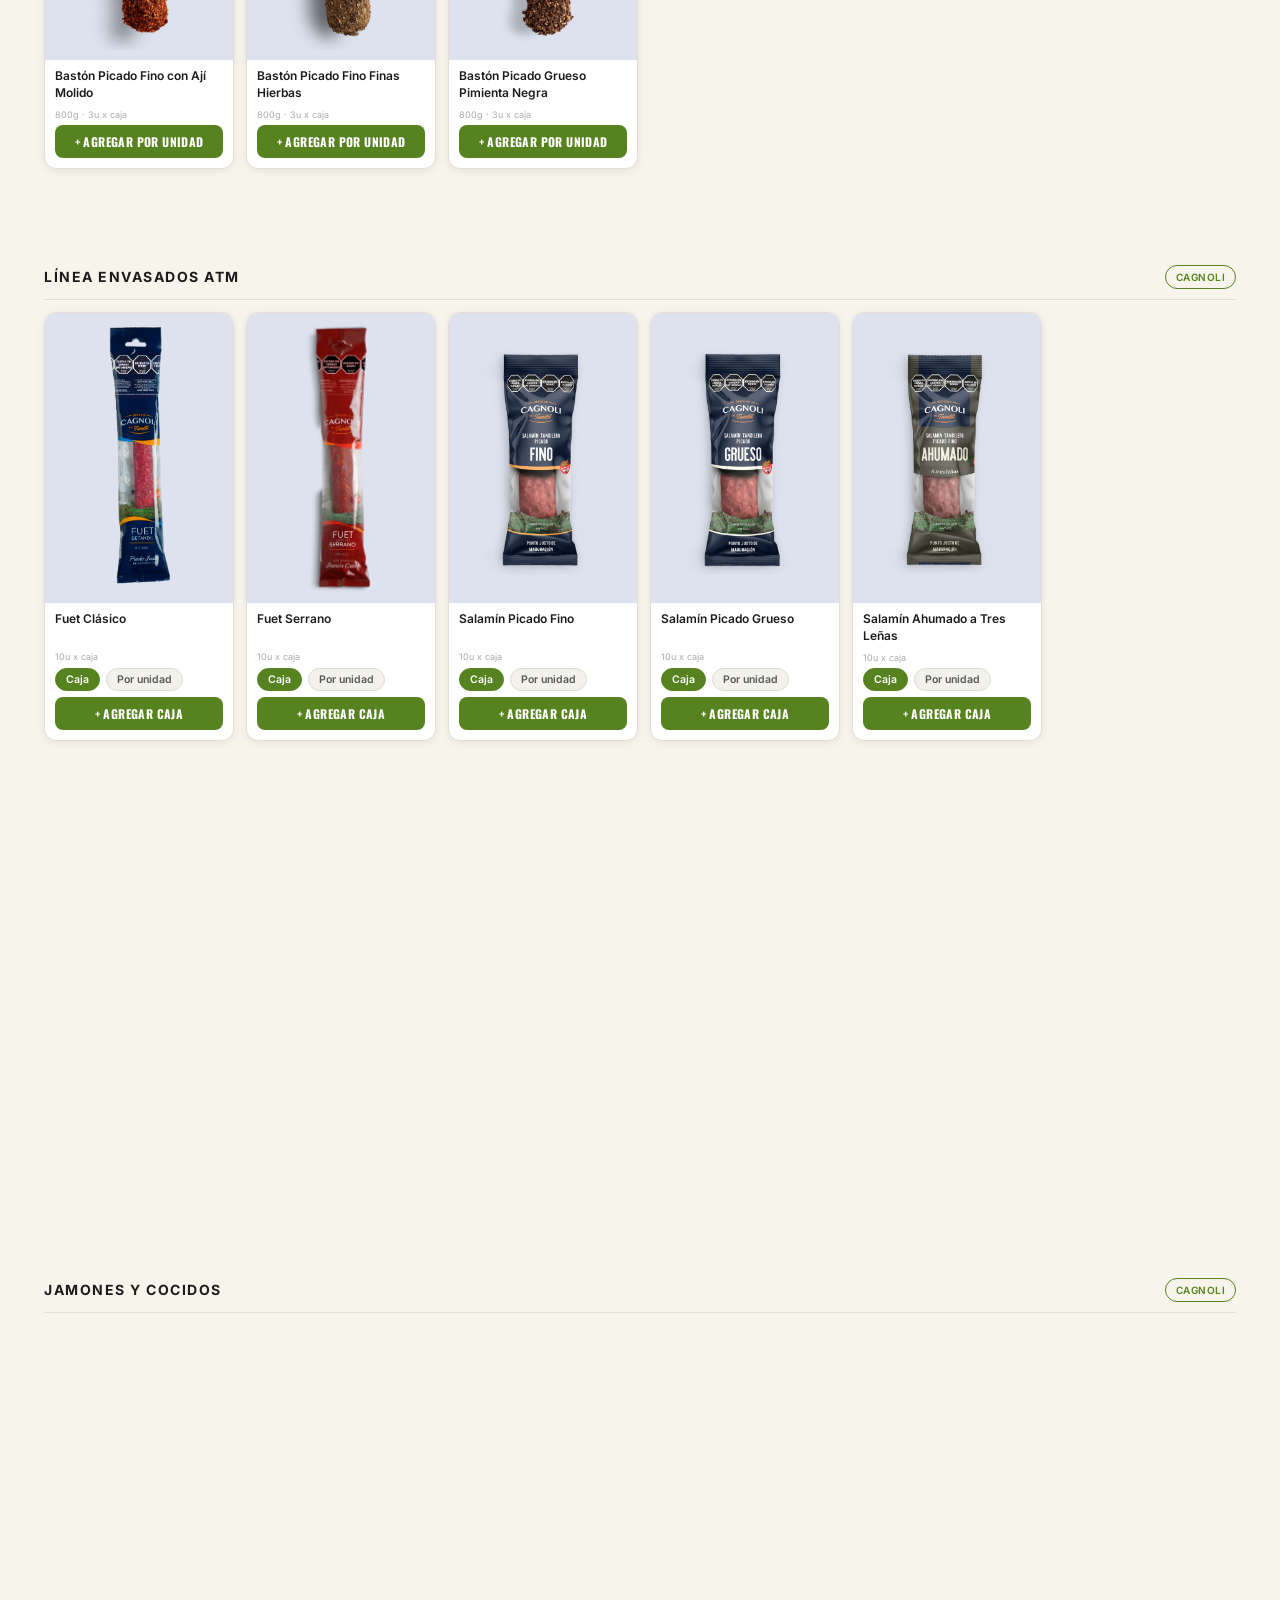
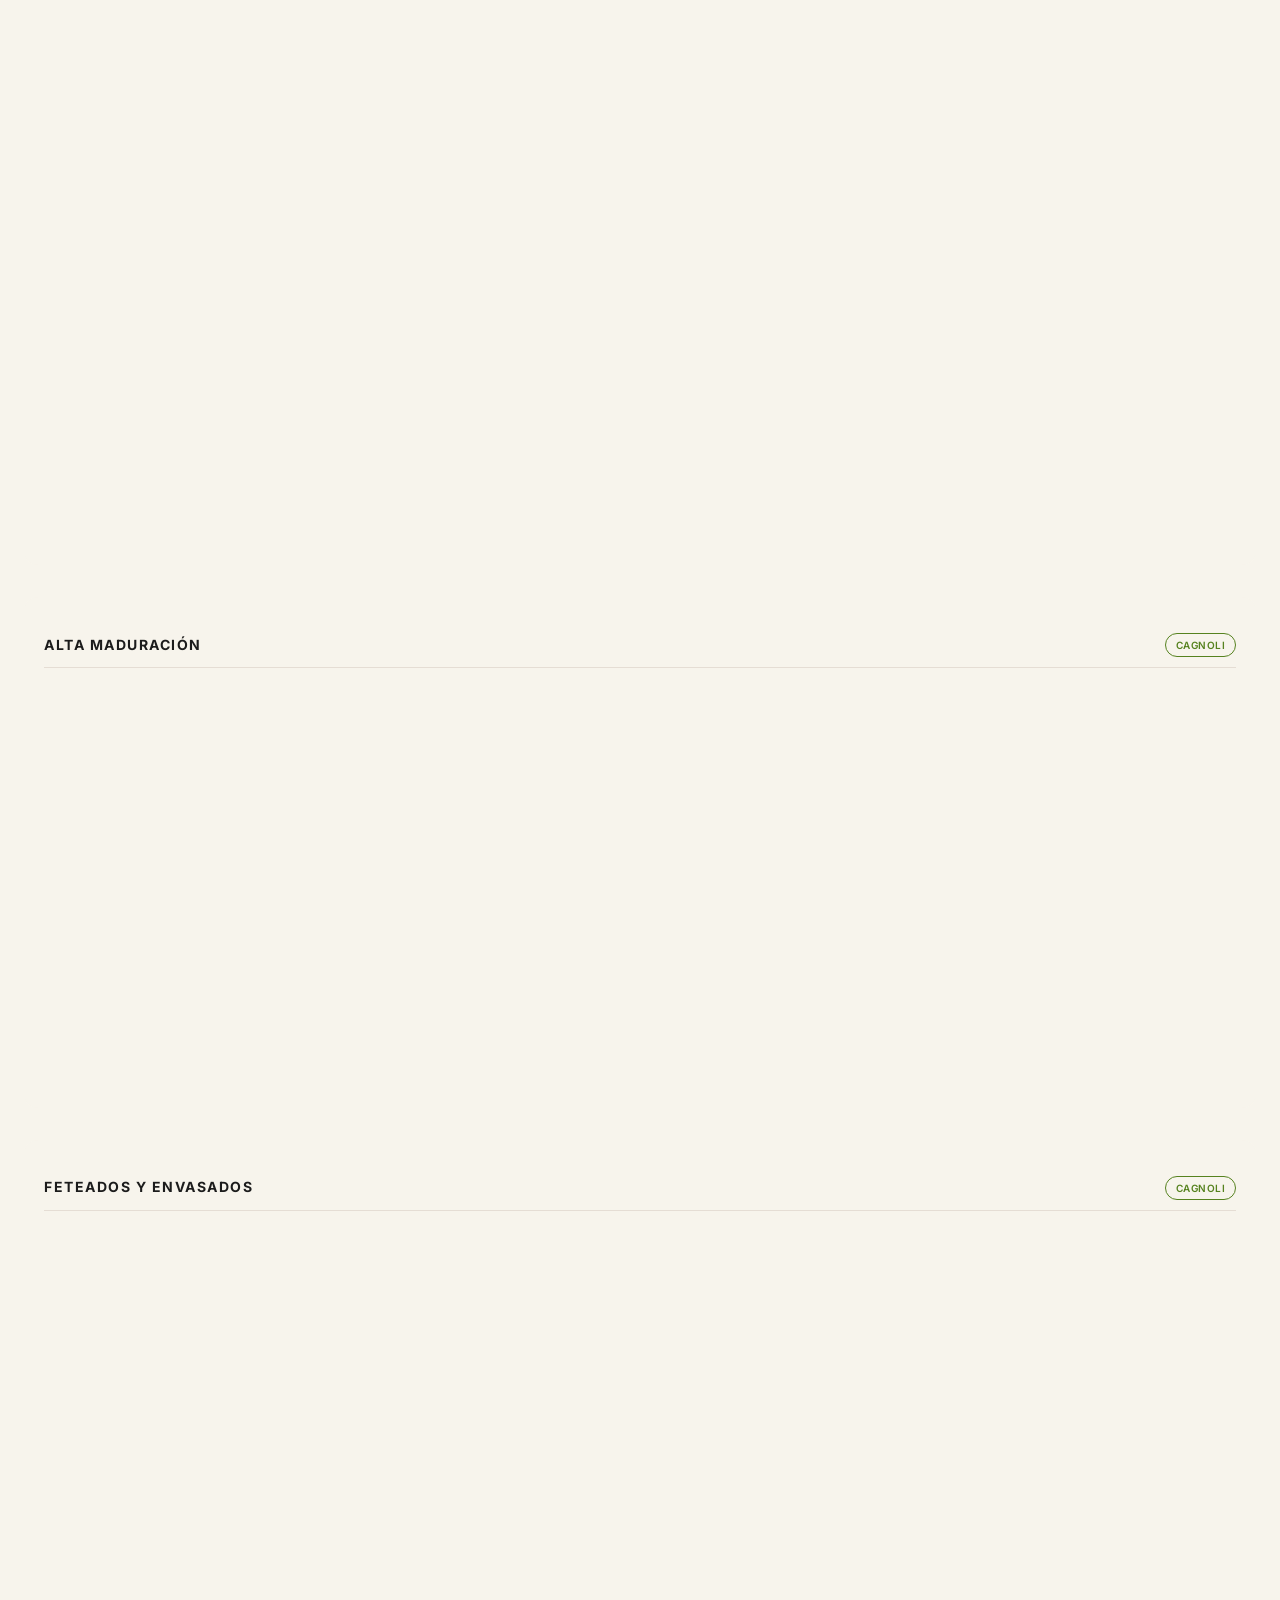
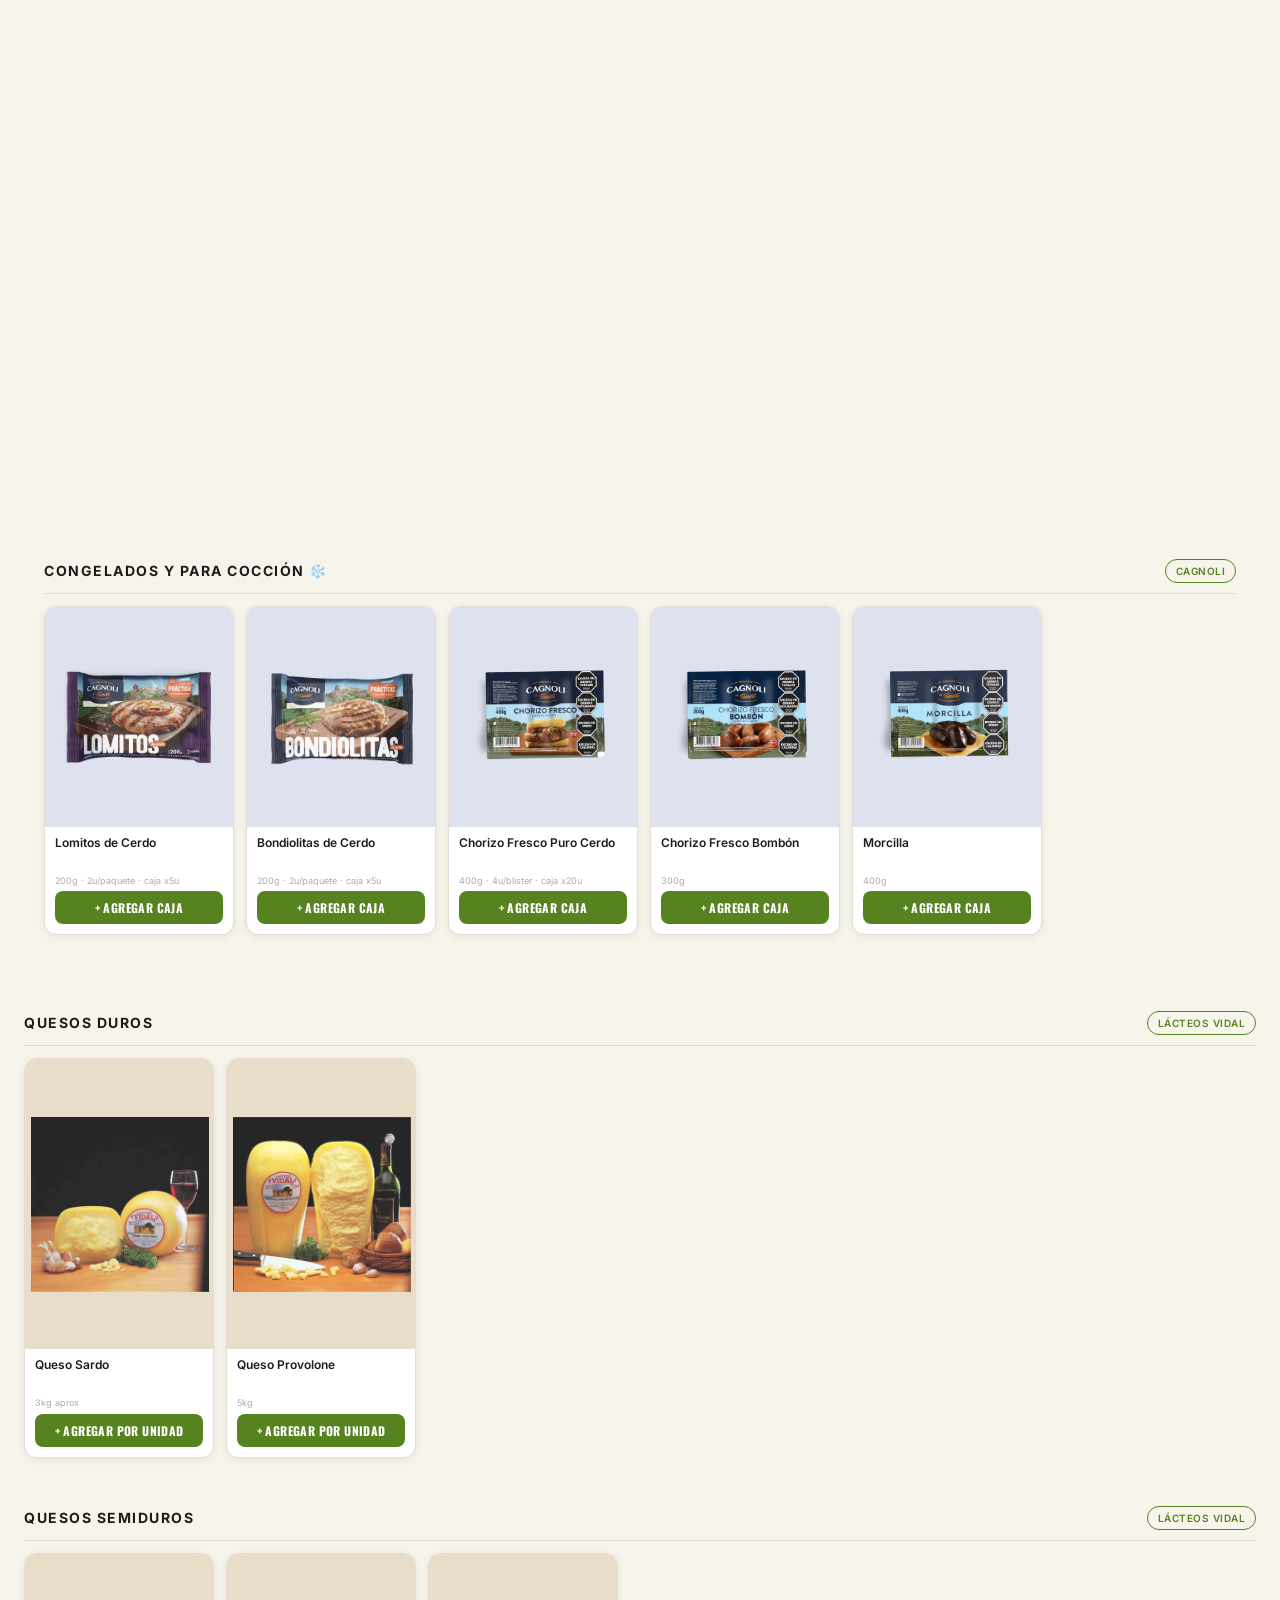
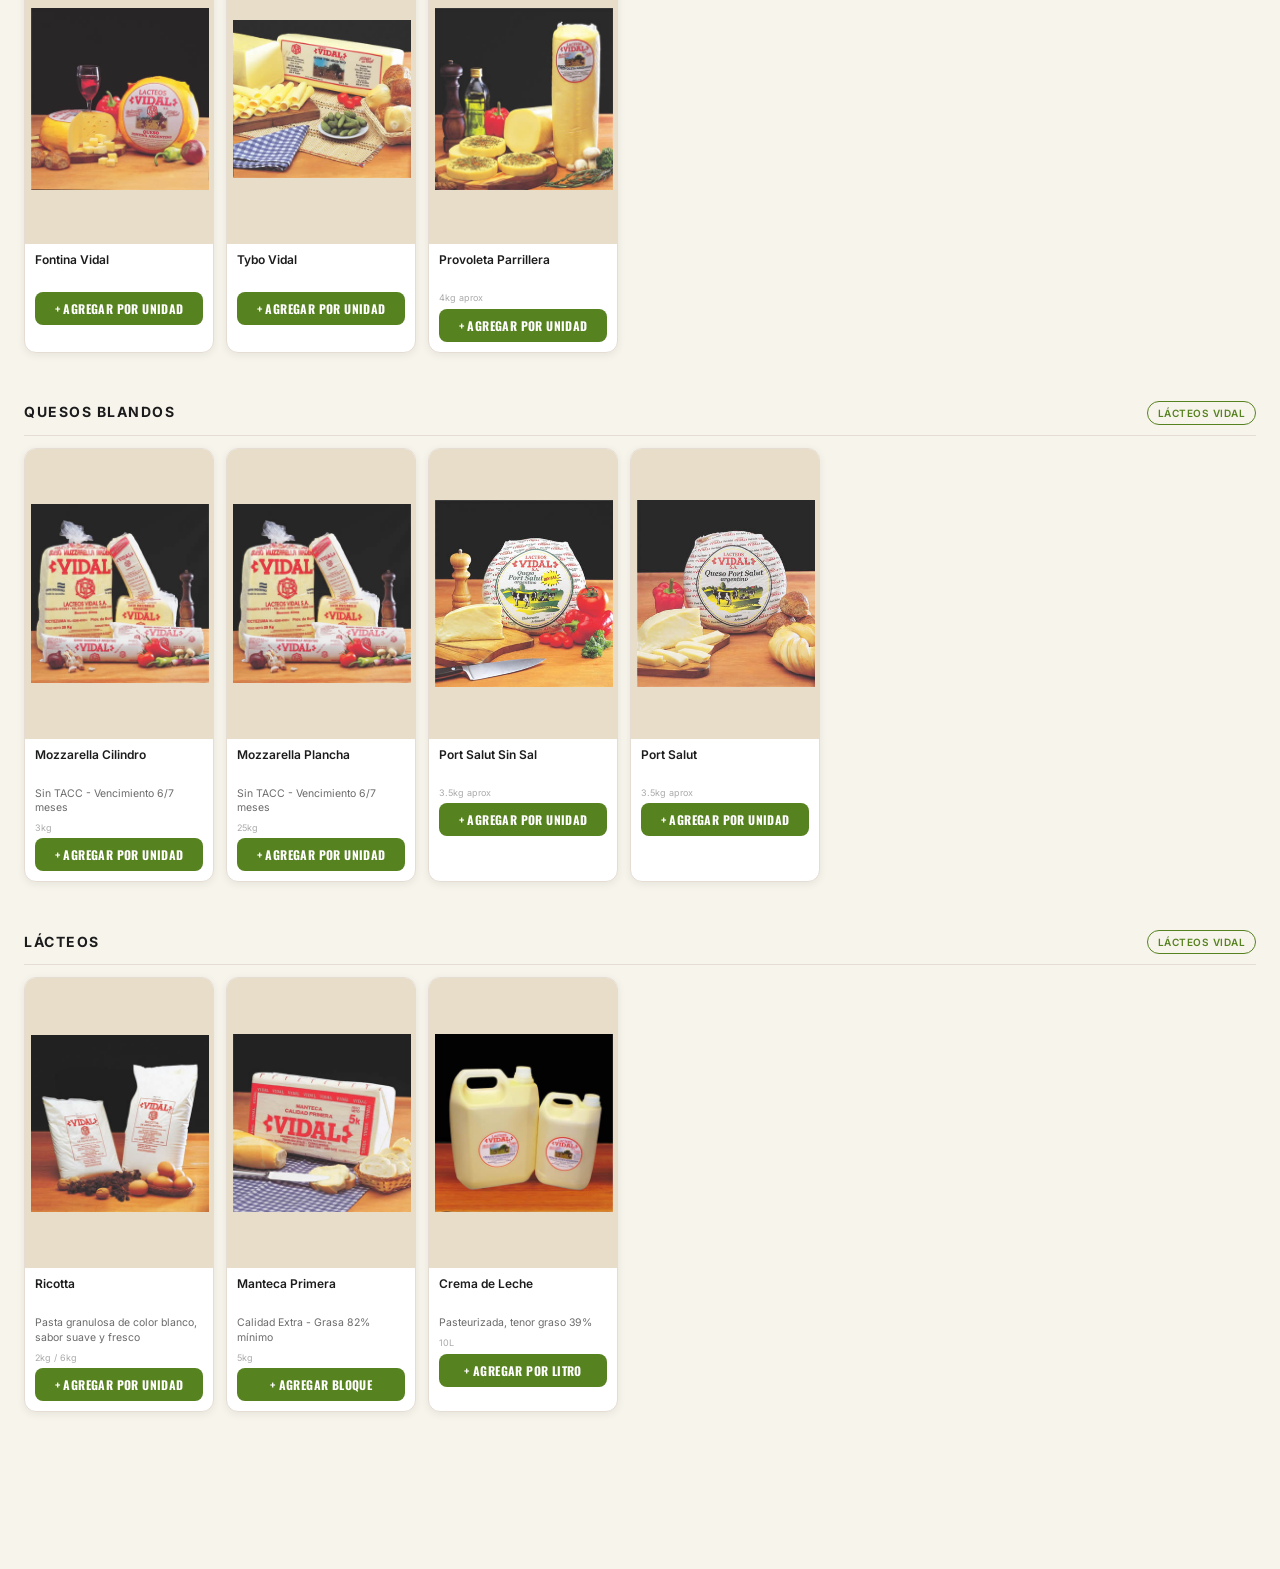
==== commit afdf57d5: "Modal de confirmación al vaciar consulta, reemplaza el confirm() nativo del navegador" ====
--- a/catalogo_cagnoli.html
+++ b/catalogo_cagnoli.html
@@ -76,6 +76,17 @@
 </div>
 </div>
 </div>
+<div class="modal" id="confirmVaciarModal">
+<div class="modal-content confirm-modal-content">
+<button class="close-btn" onclick="closeConfirmVaciar()" style="position:absolute;top:16px;right:16px">&times;</button>
+<div class="confirm-modal-title">¿Vaciar la lista de tu consulta?</div>
+<div class="confirm-modal-sub" id="confirmVaciarSub">Se van a borrar los productos que agregaste.</div>
+<div class="confirm-modal-actions">
+<button class="btn-cancelar" onclick="closeConfirmVaciar()">Cancelar</button>
+<button class="btn-vaciar-confirm" onclick="confirmVaciar()">Vaciar</button>
+</div>
+</div>
+</div>
 <a href="https://wa.me/5492494544945?text=Hola!%20Quiero%20consultar%20sobre%20sus%20productos" class="whatsapp-float" target="_blank">
 <svg viewBox="0 0 32 32"><path d="M16 0c-8.837 0-16 7.163-16 16 0 2.825.744 5.488 2.038 7.788L.05 31.95l8.325-2.088C10.6 31.238 13.2 32 16 32c8.837 0 16-7.163 16-16S24.837 0 16 0zm0 29.35c-2.438 0-4.75-.663-6.738-1.813l-.475-.288-5.013 1.263 1.3-4.9-.313-.5C3.4 21.175 2.65 18.638 2.65 16c0-7.35 5.988-13.35 13.35-13.35S29.35 8.65 29.35 16 23.362 29.35 16 29.35zm7.338-9.838c-.4-.2-2.375-1.175-2.738-1.3-.375-.138-.65-.2-.925.2-.275.4-1.063 1.3-1.3 1.575-.238.275-.475.313-.875.113-.4-.2-1.688-.625-3.213-1.988-1.188-1.063-1.988-2.375-2.225-2.775-.238-.4-.025-.613.175-.813.188-.175.4-.475.6-.713.2-.238.275-.4.413-.675.138-.275.063-.5-.038-.7-.1-.2-.925-2.225-1.263-3.05-.325-.788-.663-.675-.925-.688-.238-.013-.5-.013-.763-.013s-.7.1-1.063.5c-.363.4-1.388 1.35-1.388 3.3s1.425 3.838 1.625 4.1c.2.275 2.788 4.238 6.738 5.95.938.4 1.675.638 2.238.825.95.3 1.813.25 2.5.15.763-.113 2.375-.975 2.713-1.913.338-.938.338-1.738.238-1.913-.1-.188-.363-.3-.763-.5z"/></svg>
 </a>
--- a/style.css
+++ b/style.css
@@ -891,3 +891,13 @@
   font-size:11px;font-weight:500;font-style:italic;
   color:var(--texto-muy-suave);
 }
+
+/* ── MODAL CONFIRMAR VACIAR ── */
+.confirm-modal-content{max-width:380px;text-align:center;position:relative}
+.confirm-modal-title{font-family:'Oswald',sans-serif;font-weight:700;font-size:20px;color:var(--texto);margin-bottom:8px}
+.confirm-modal-sub{font-size:14px;color:var(--texto-suave);margin-bottom:24px;line-height:1.5}
+.confirm-modal-actions{display:flex;gap:10px}
+.btn-cancelar{flex:1;background:#E8F0E0;color:var(--verde-oscuro);border:none;padding:14px;border-radius:28px;cursor:pointer;font-family:'Inter',sans-serif;font-weight:600;font-size:14px;transition:all 0.22s}
+.btn-cancelar:hover{background:#DAE8CC}
+.btn-vaciar-confirm{flex:1;background:#F5D9DE;color:var(--bordo);border:none;padding:14px;border-radius:28px;cursor:pointer;font-family:'Inter',sans-serif;font-weight:600;font-size:14px;transition:all 0.22s}
+.btn-vaciar-confirm:hover{background:var(--bordo);color:#fff}
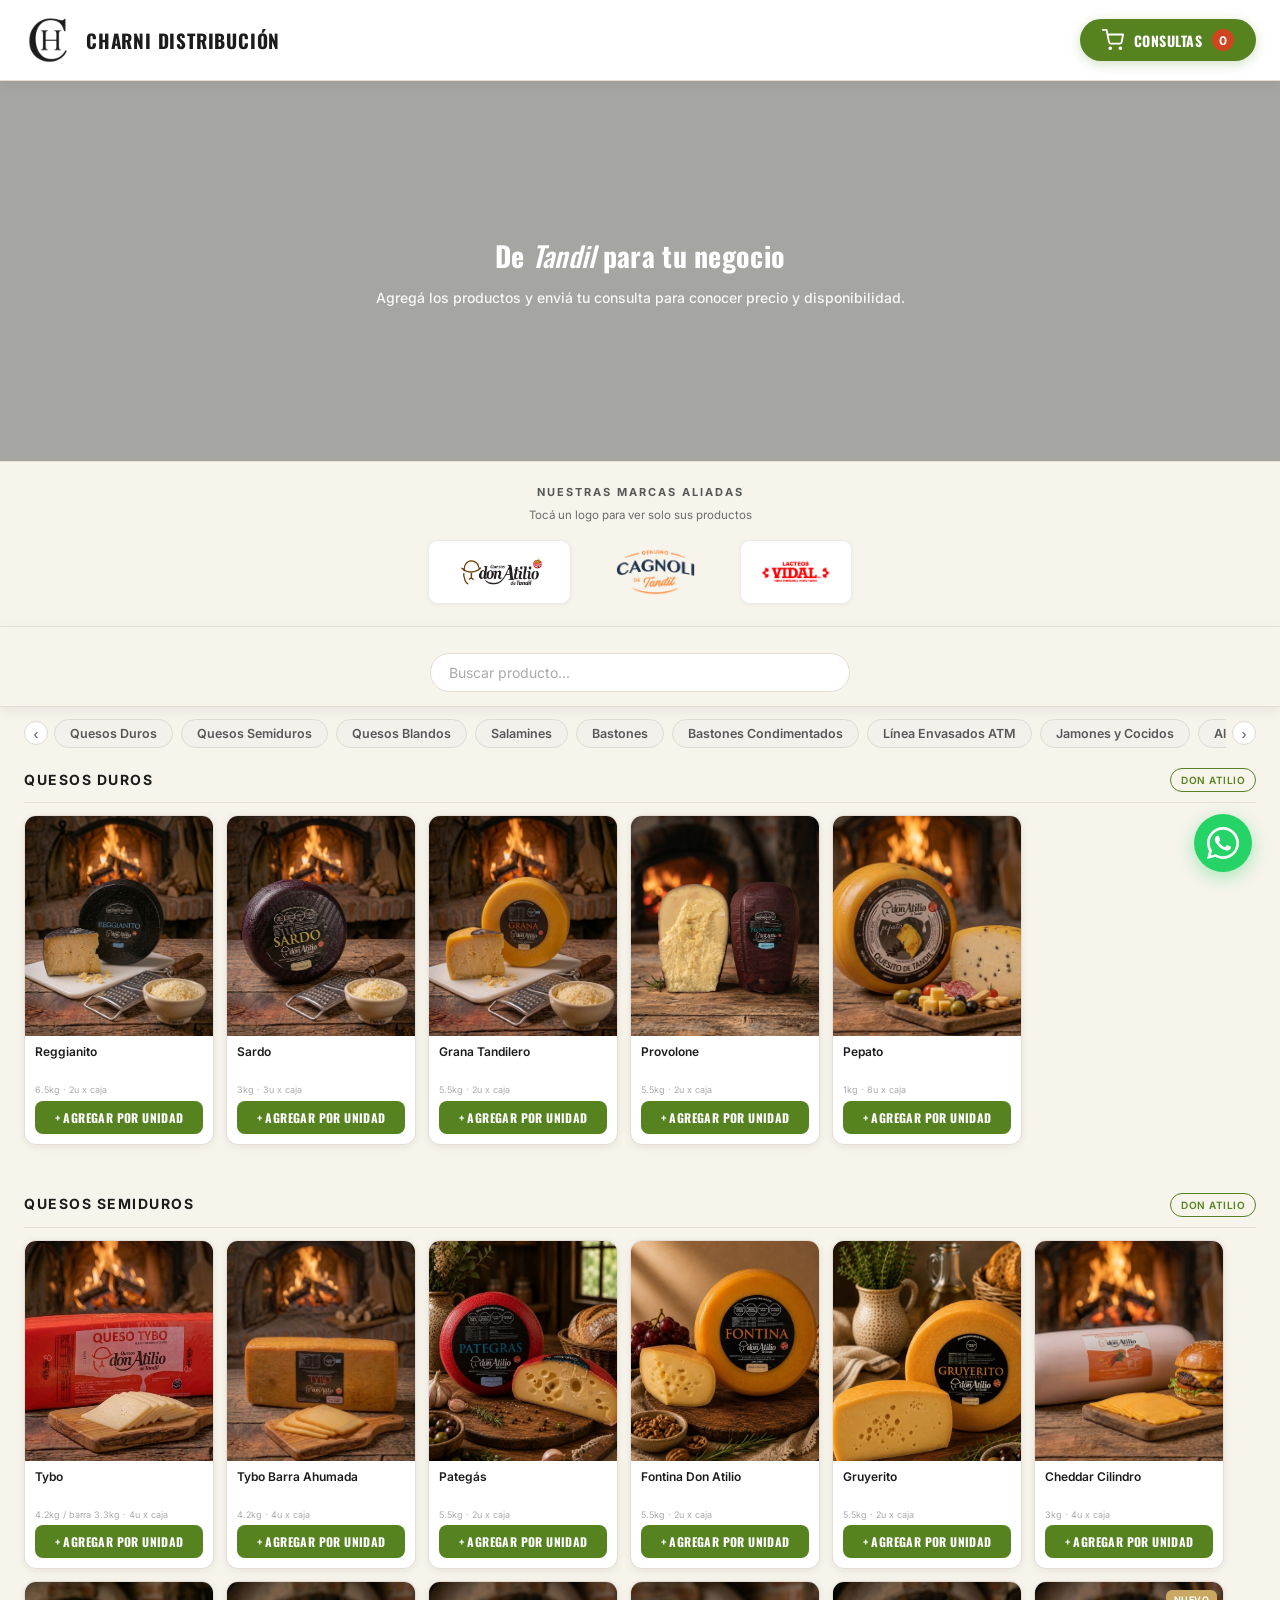
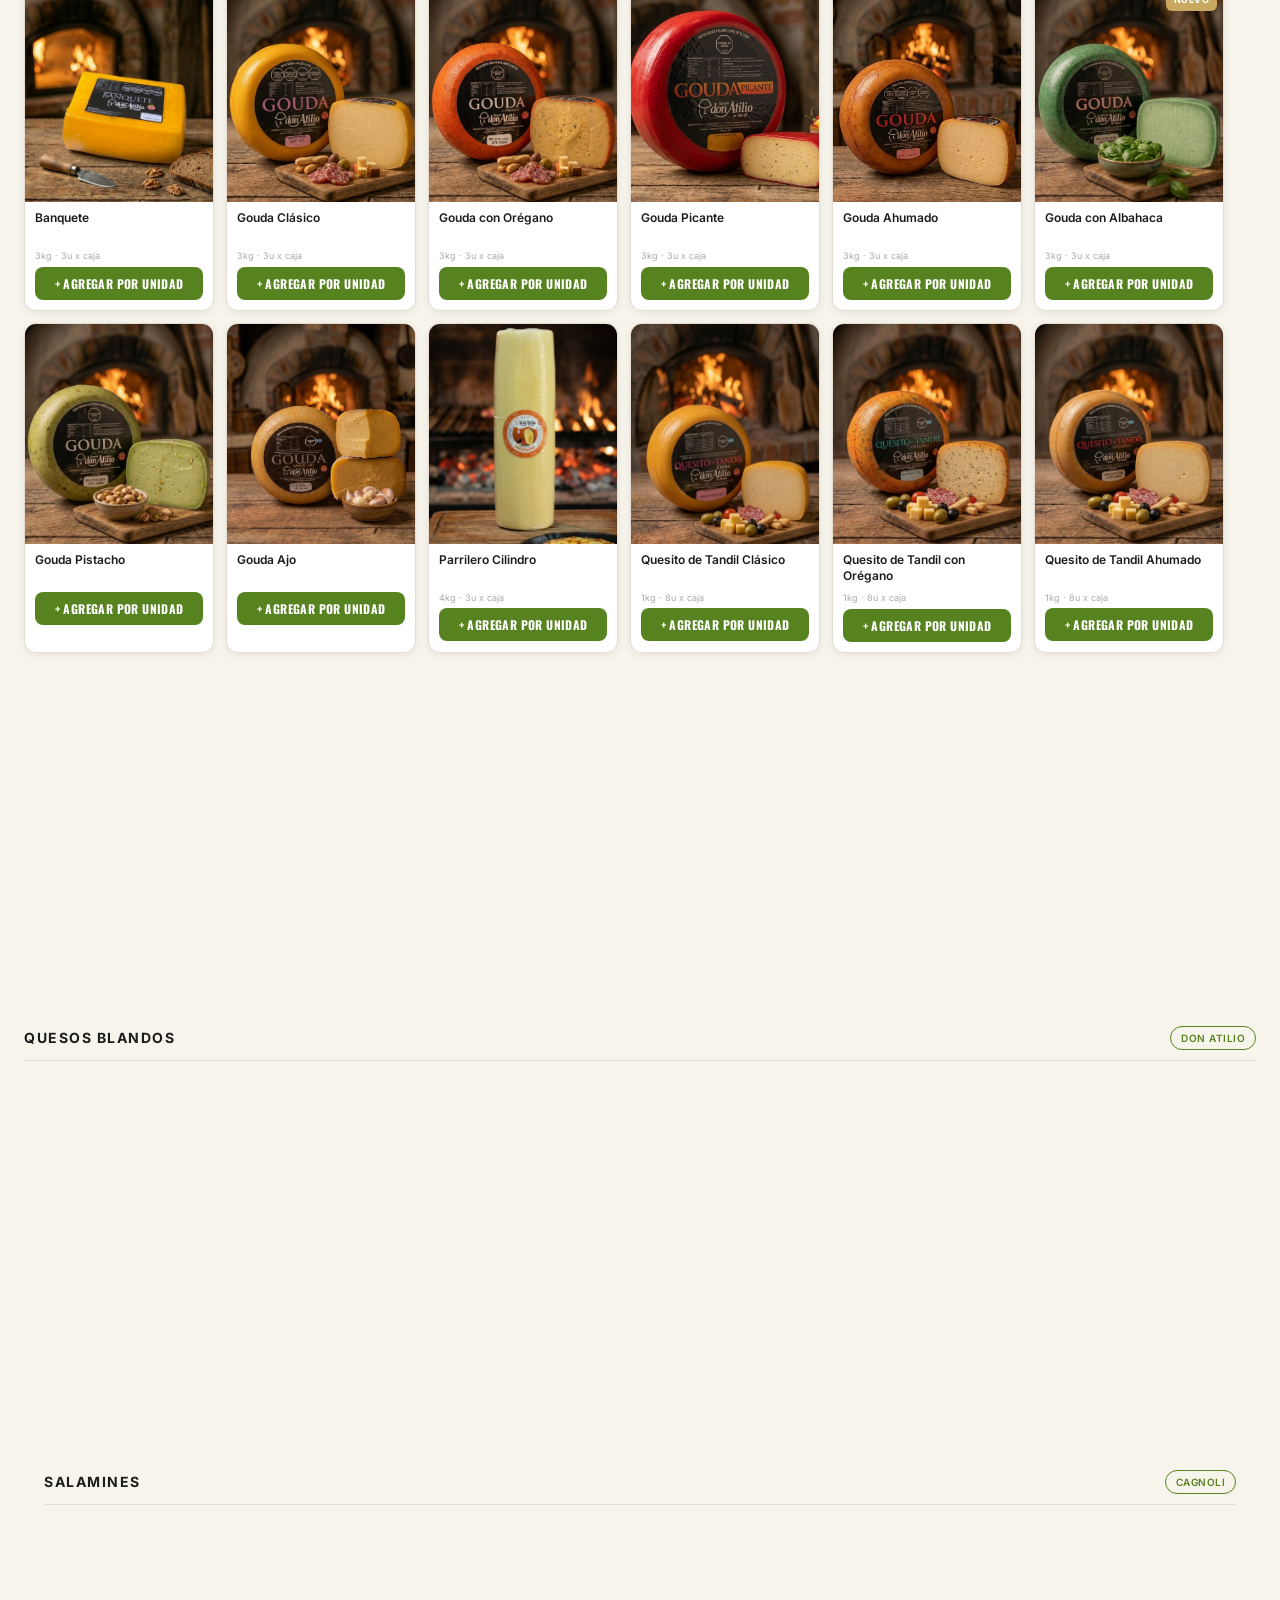
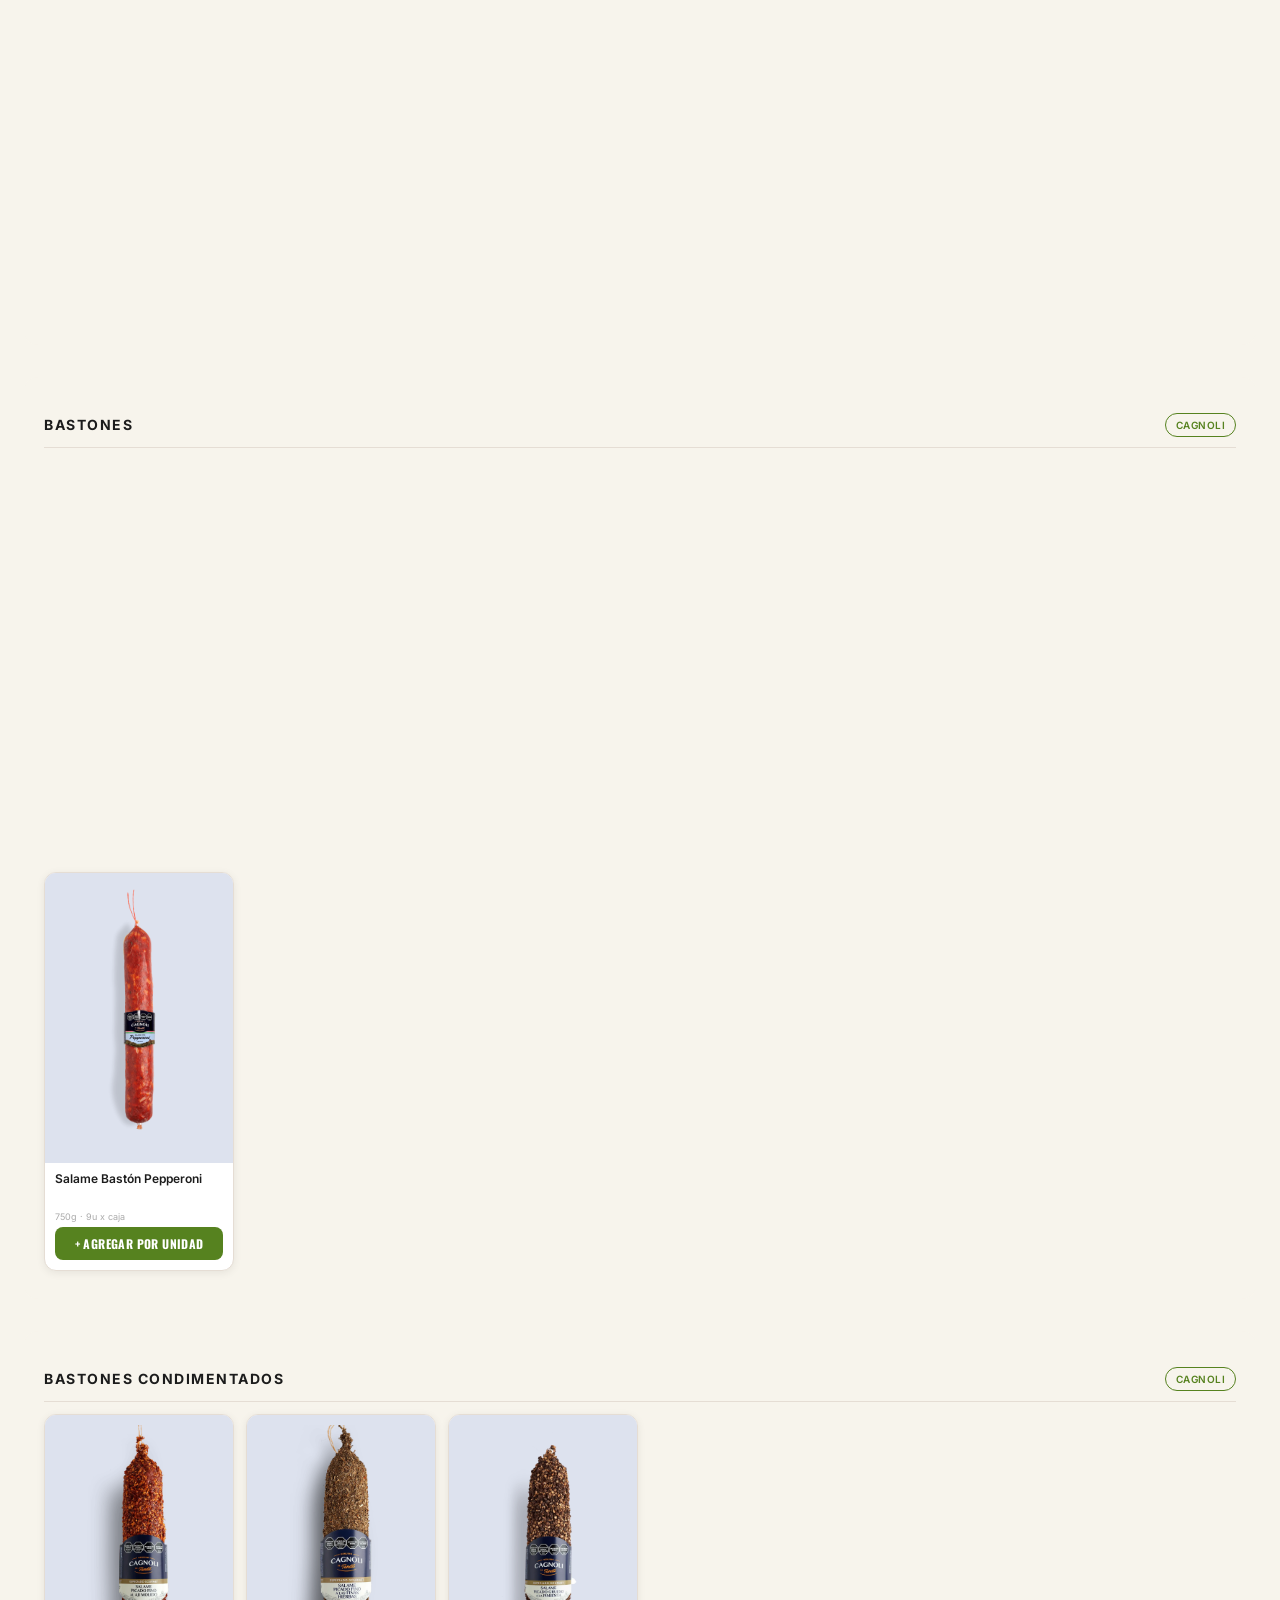
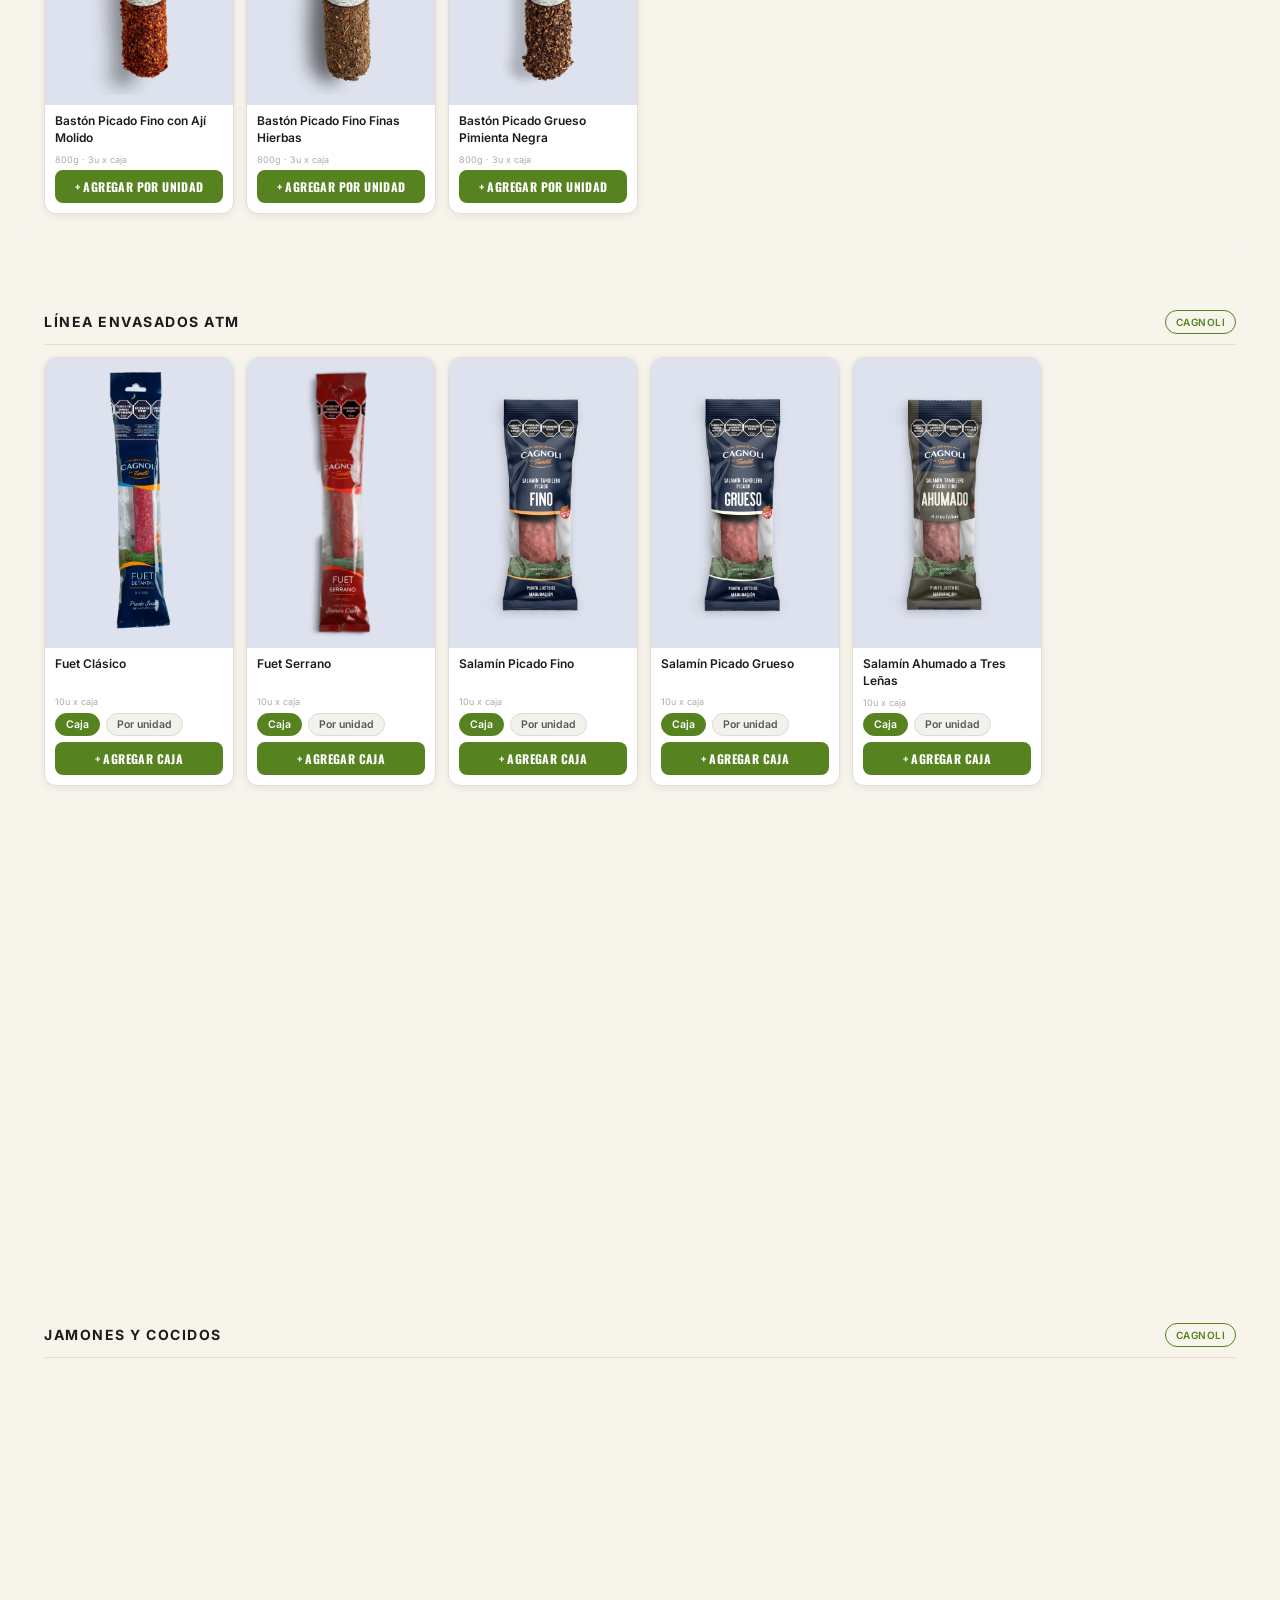
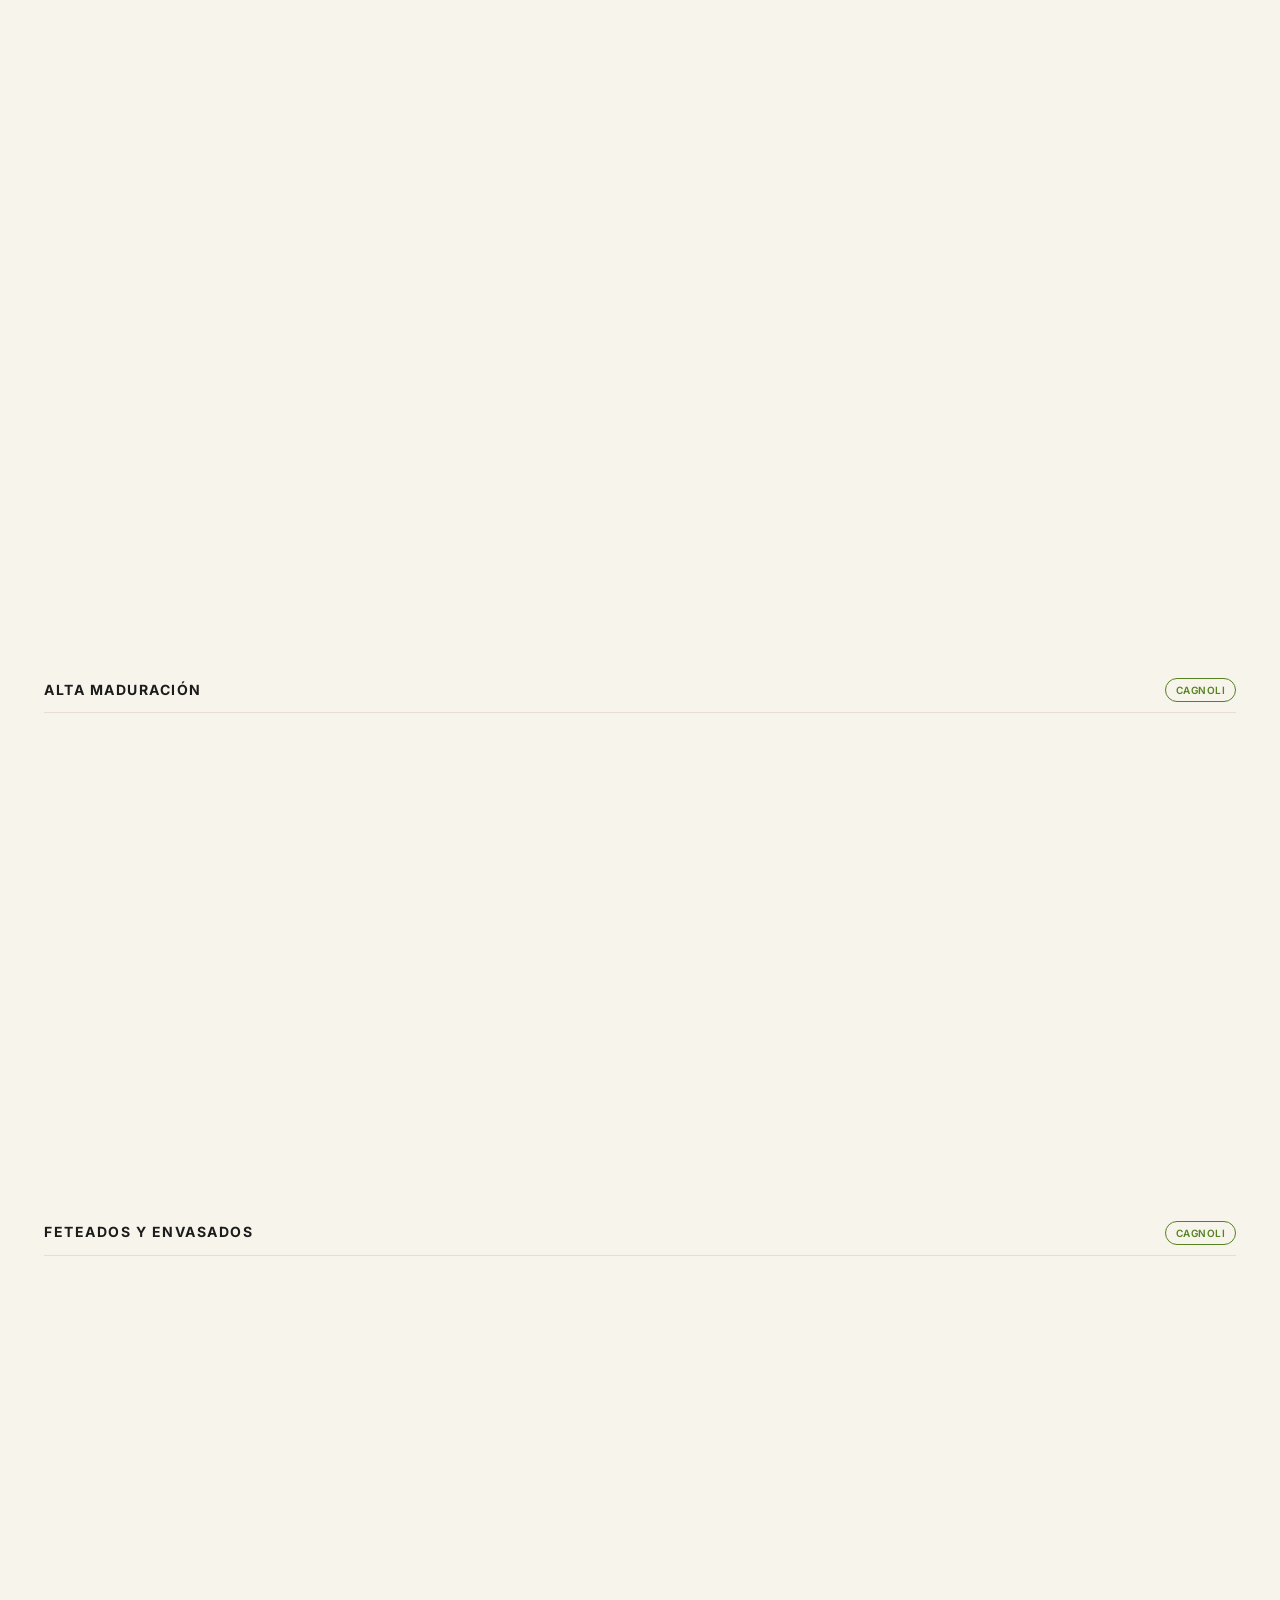
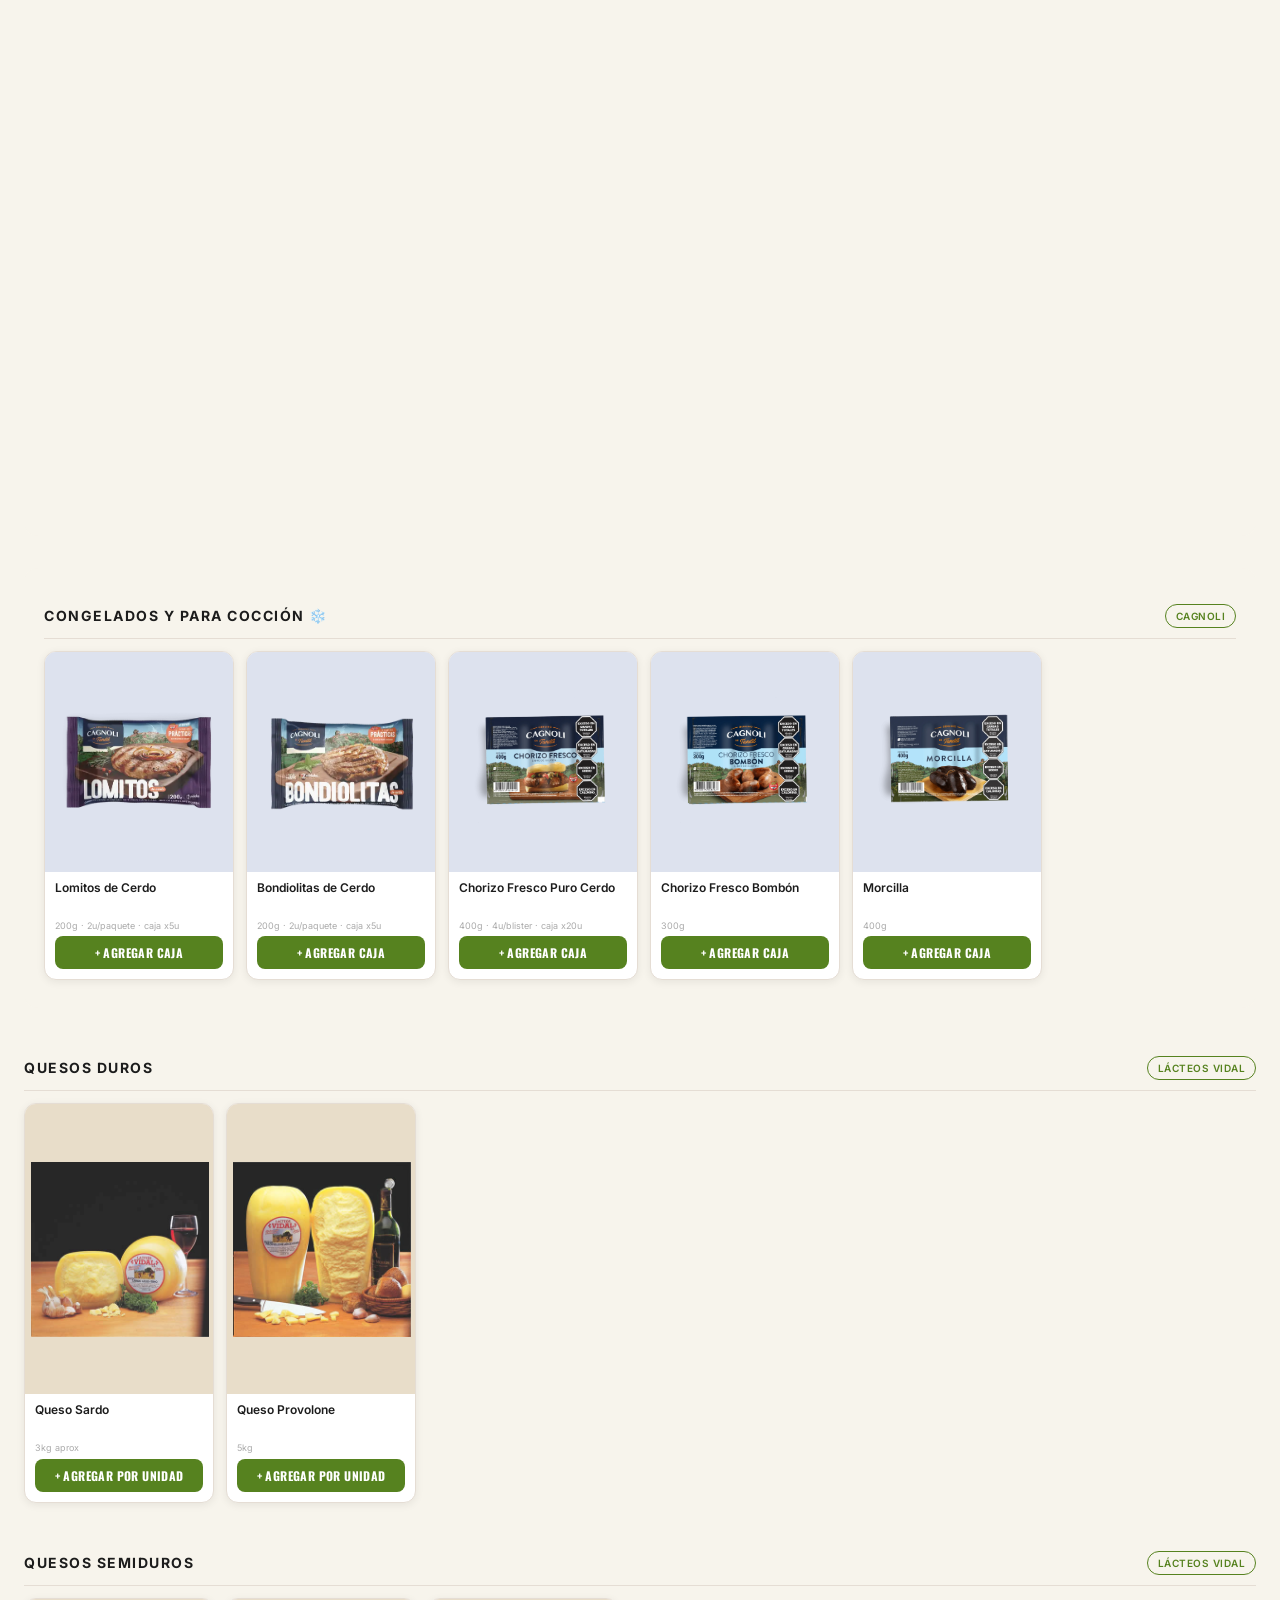
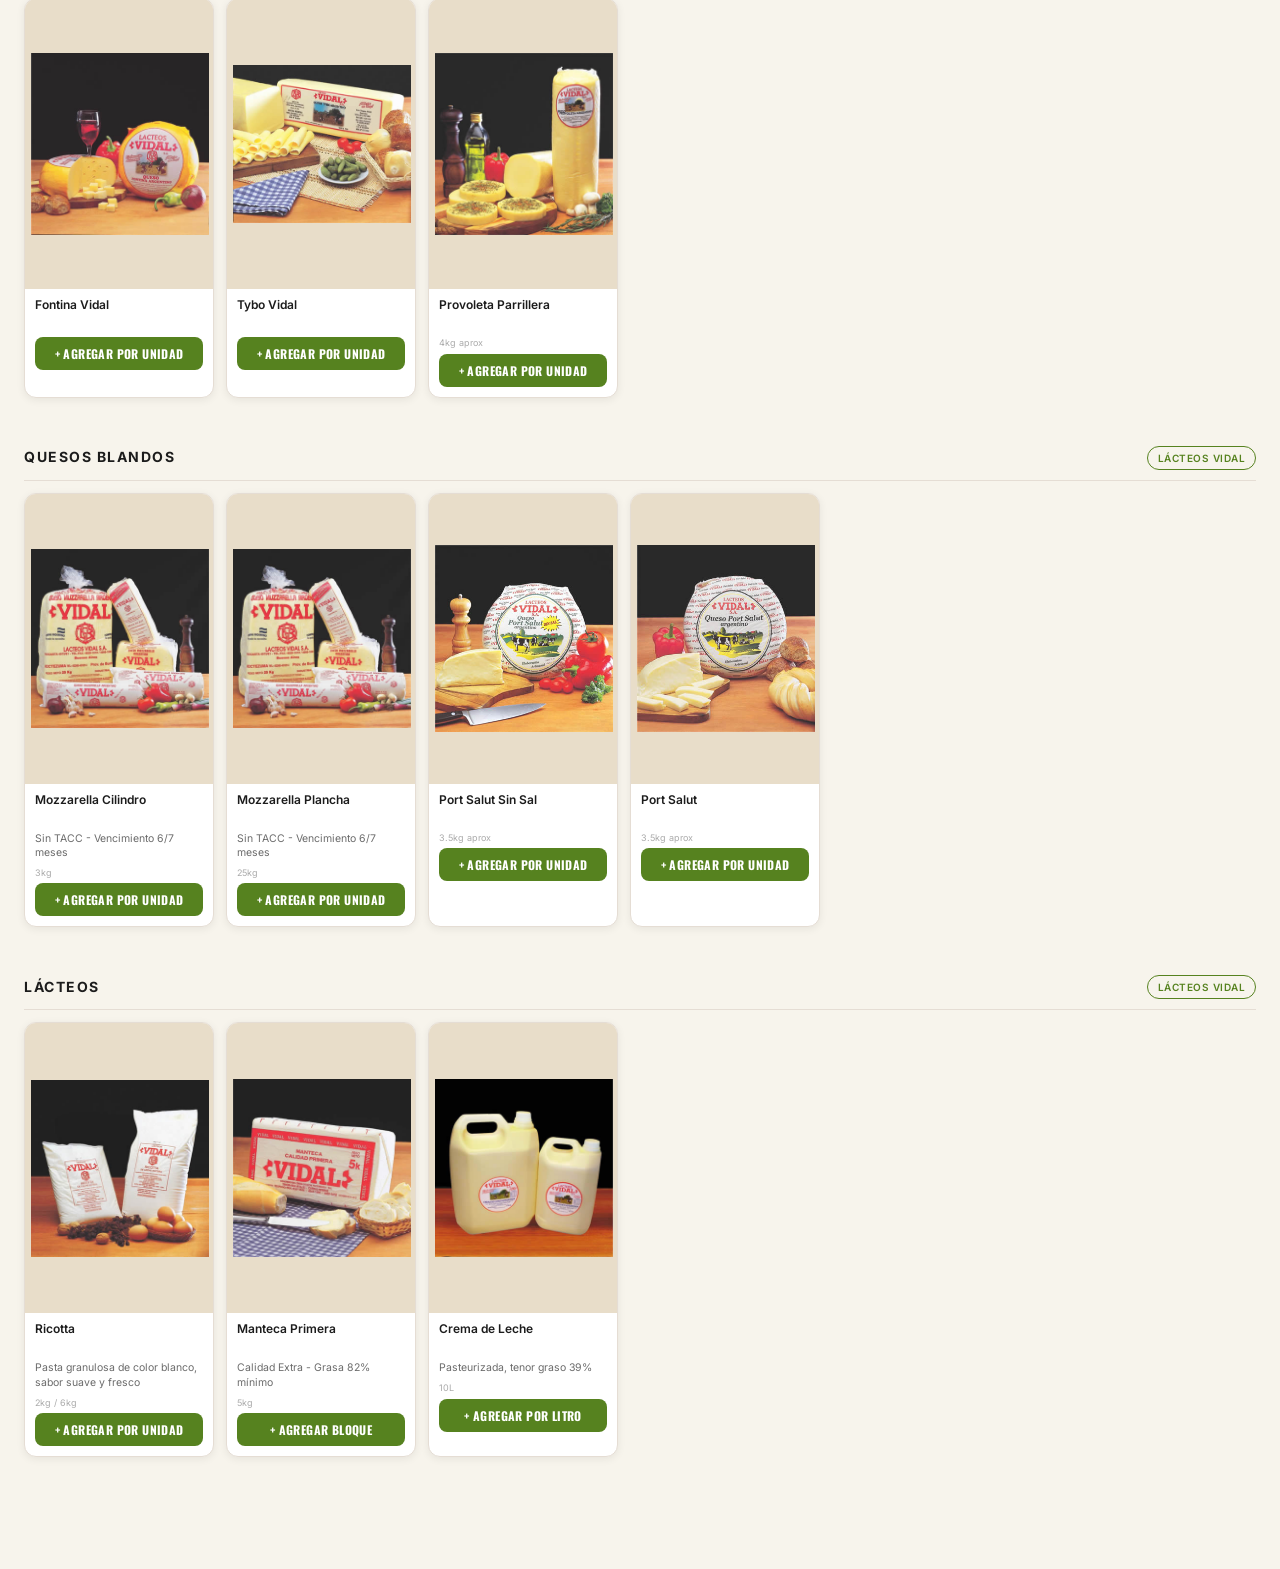
==== commit ca874b78: "Hero fijo con imagen nueva y texto real (De Tandil para tu negocio), ocupa todo el ancho" ====
--- a/catalogo_cagnoli.html
+++ b/catalogo_cagnoli.html
@@ -39,6 +39,10 @@
 <source src="img/heroes/cagnoli.mp4" type="video/mp4">
 </video>
 <div class="hero-overlay"></div>
+<div class="hero-text">
+<div class="hero-tagline">De <em>Tandil</em> para tu negocio</div>
+<div class="hero-subtitle">Agregá los productos y enviá tu consulta para conocer precio y disponibilidad.</div>
+</div>
 </section>
 <div class="marcas-aliadas">
 <div class="marcas-aliadas-label">Nuestras Marcas Aliadas</div>
--- a/style.css
+++ b/style.css
@@ -197,19 +197,12 @@
 /* ── HERO ── */
 .hero{
   height:380px;
-  max-width:1400px;
-  margin:0 auto;
   position:relative;
   display:flex;
   align-items:center;justify-content:center;
   overflow:hidden;
 }
-.hero::before{
-  content:'';
-  position:absolute;top:0;left:0;width:100%;height:100%;
-  background:linear-gradient(to right,var(--fondo) 0%,transparent 12%,transparent 88%,var(--fondo) 100%);
-  z-index:2;pointer-events:none;
-}
+
 .hero-bg{
   position:absolute;top:0;left:0;
   width:100%;height:100%;
@@ -901,3 +894,27 @@
 .btn-cancelar:hover{background:#DAE8CC}
 .btn-vaciar-confirm{flex:1;background:#F5D9DE;color:var(--bordo);border:none;padding:14px;border-radius:28px;cursor:pointer;font-family:'Inter',sans-serif;font-weight:600;font-size:14px;transition:all 0.22s}
 .btn-vaciar-confirm:hover{background:var(--bordo);color:#fff}
+
+
+.hero-text{
+  position:relative;
+  z-index:2;
+  text-align:center;
+  color:#fff;
+  padding:0 24px;
+  max-width:640px;
+}
+.hero-tagline{
+  font-family:'Oswald',sans-serif;
+  font-weight:700;
+  font-size:28px;
+  letter-spacing:0.3px;
+  margin-bottom:8px;
+}
+.hero-tagline em{font-style:italic;font-weight:500}
+.hero-subtitle{
+  font-size:14px;
+  font-weight:500;
+  opacity:0.92;
+  line-height:1.5;
+}
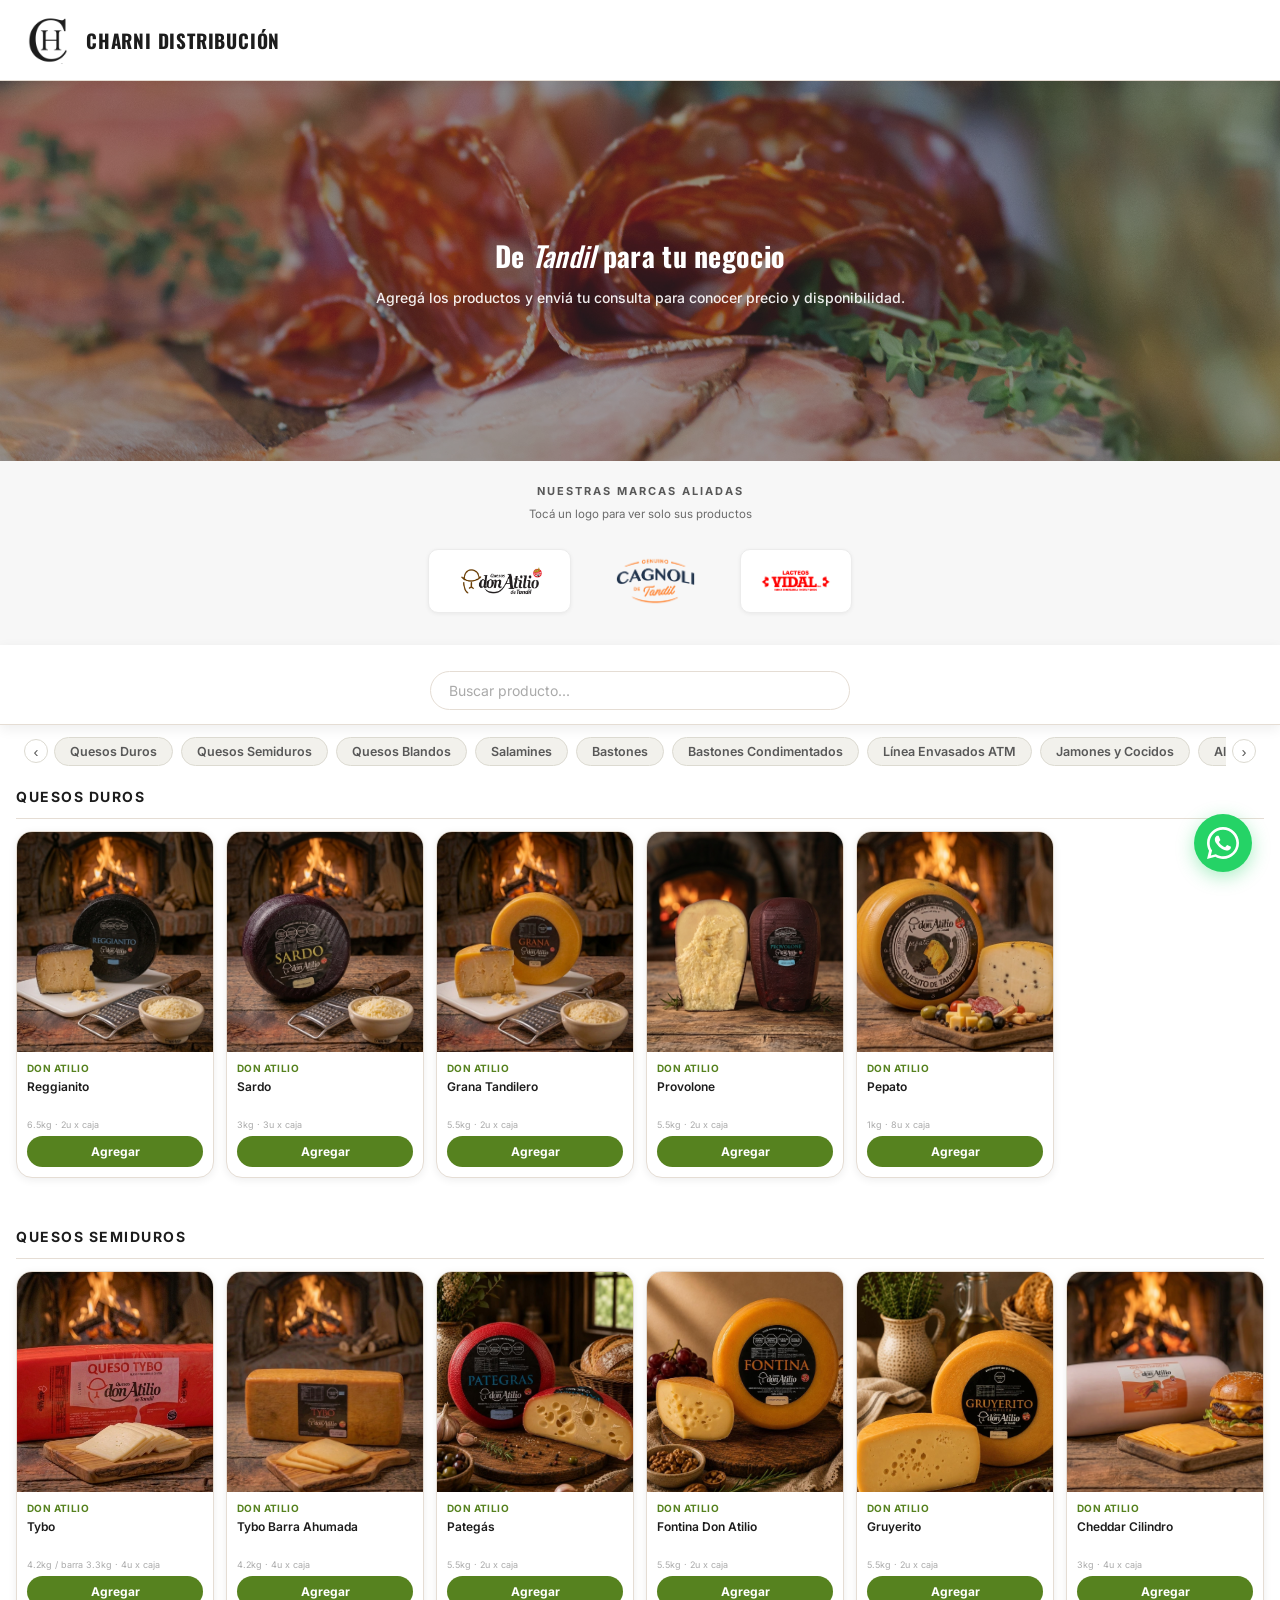
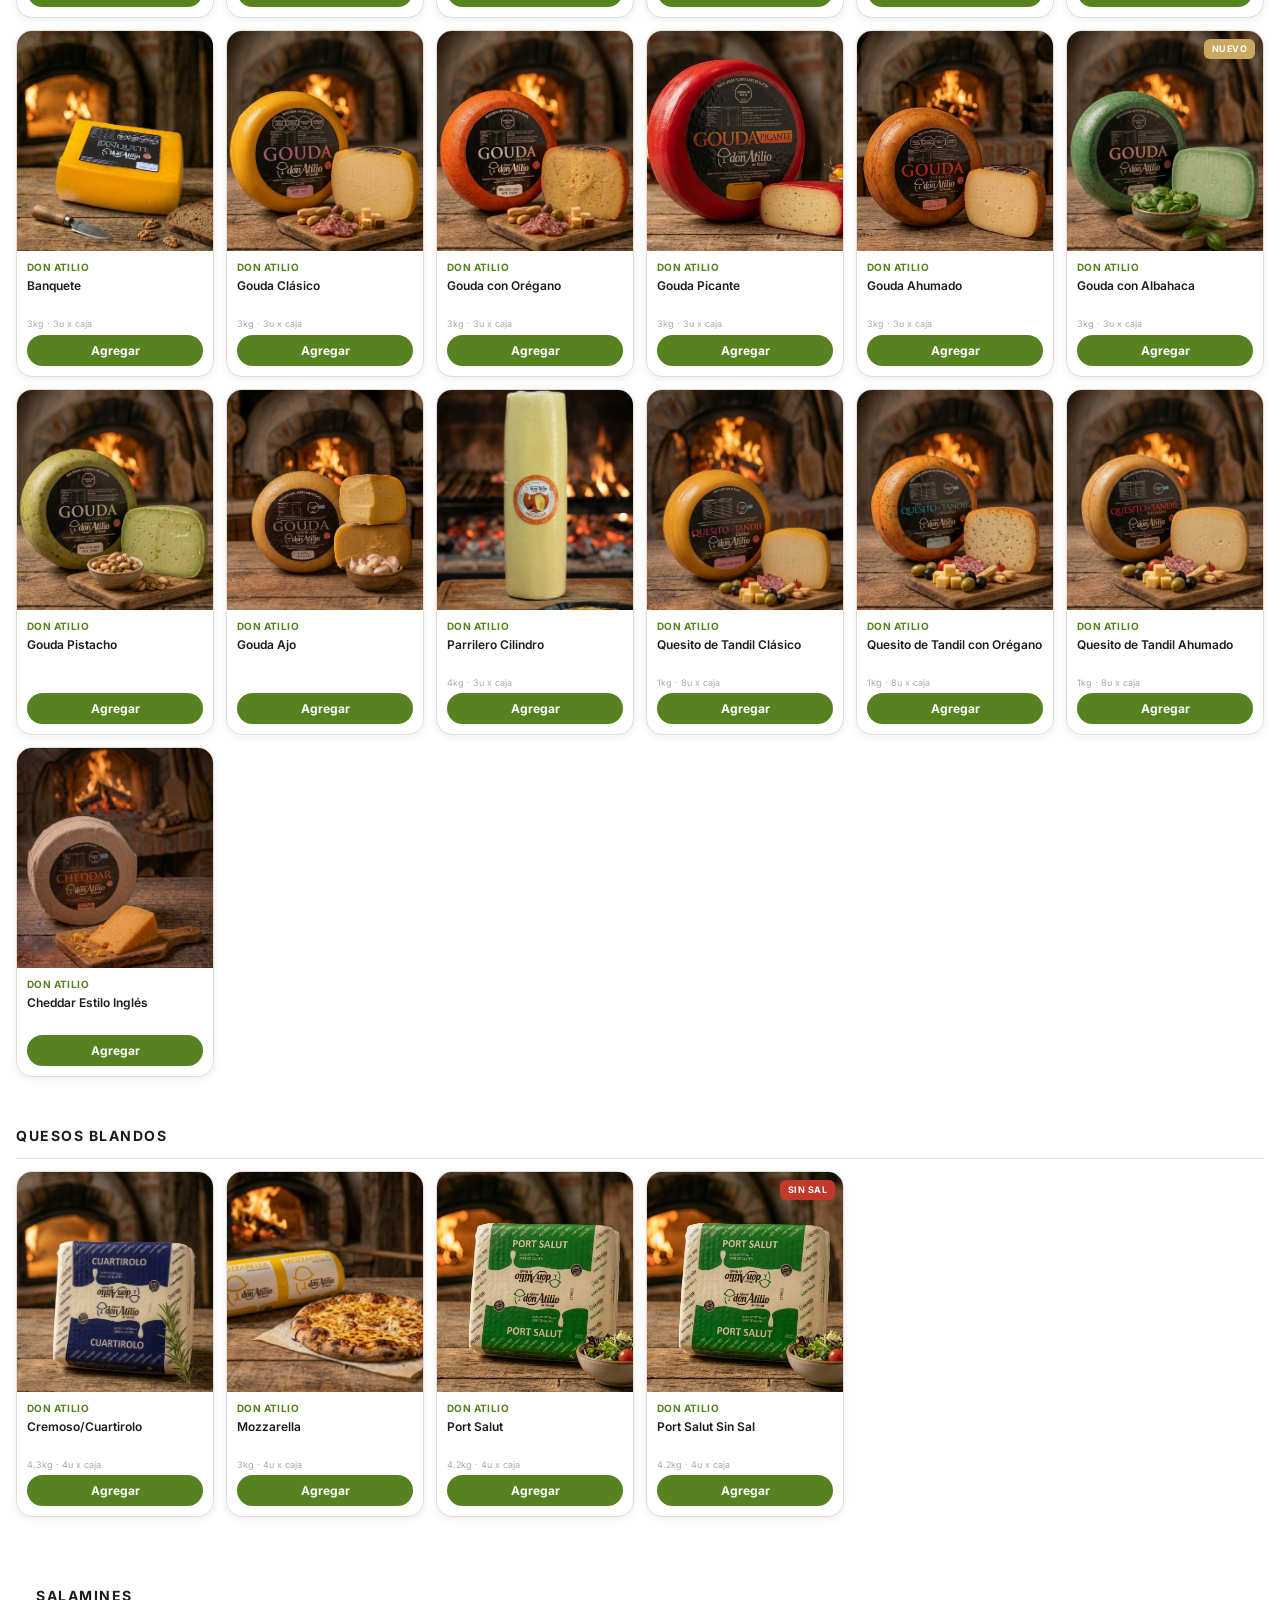
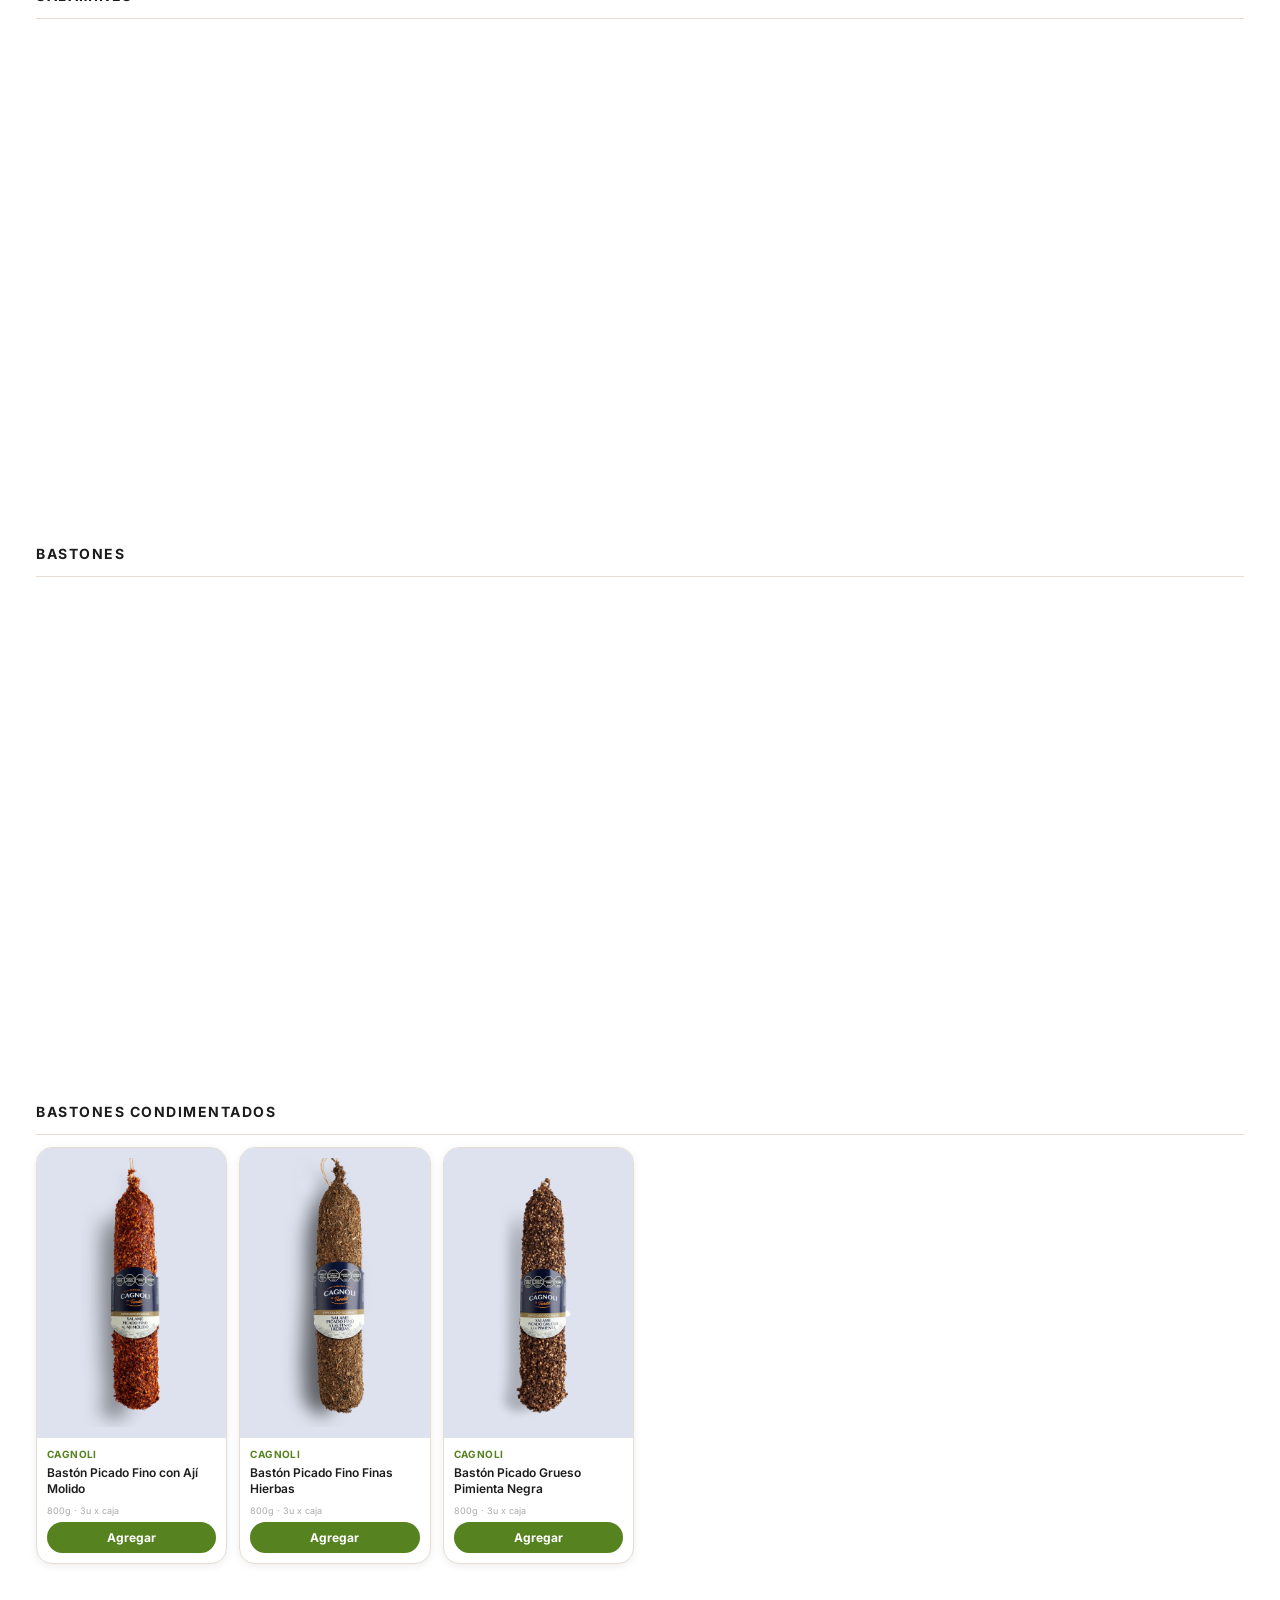
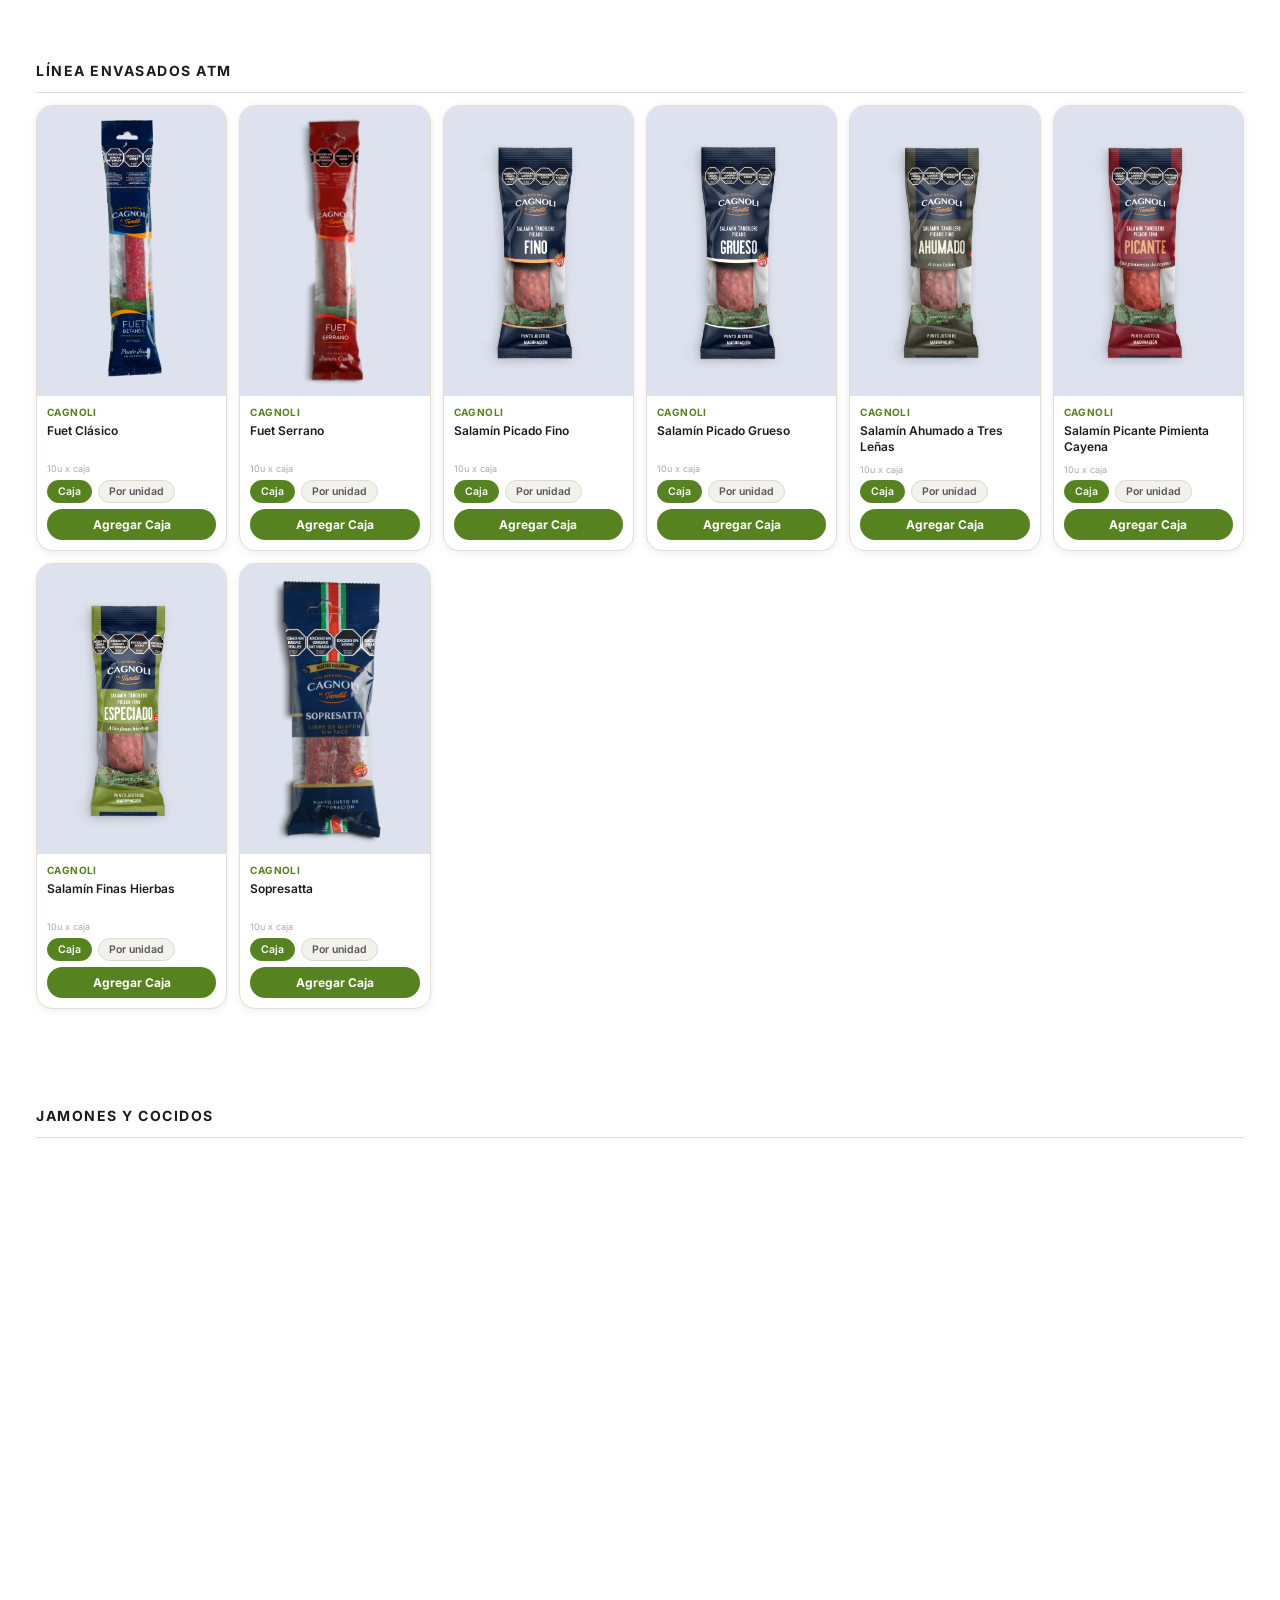
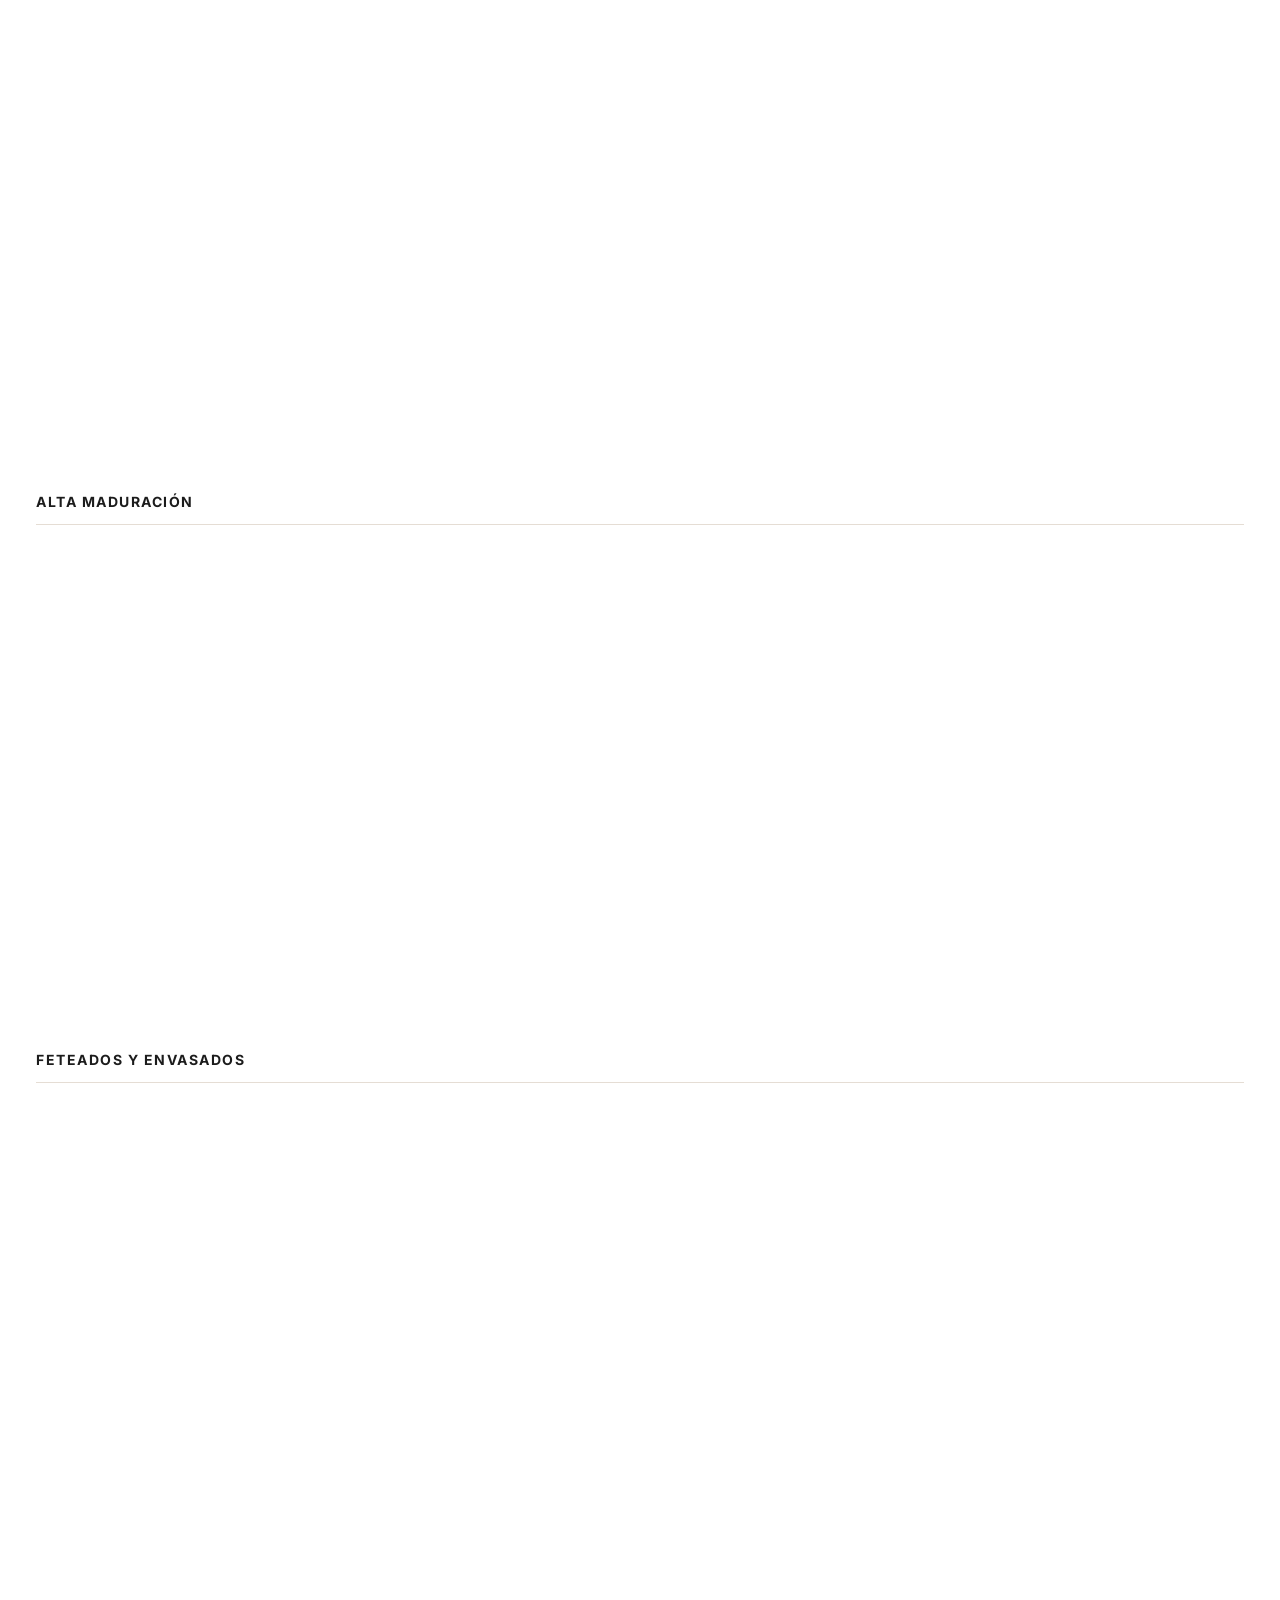
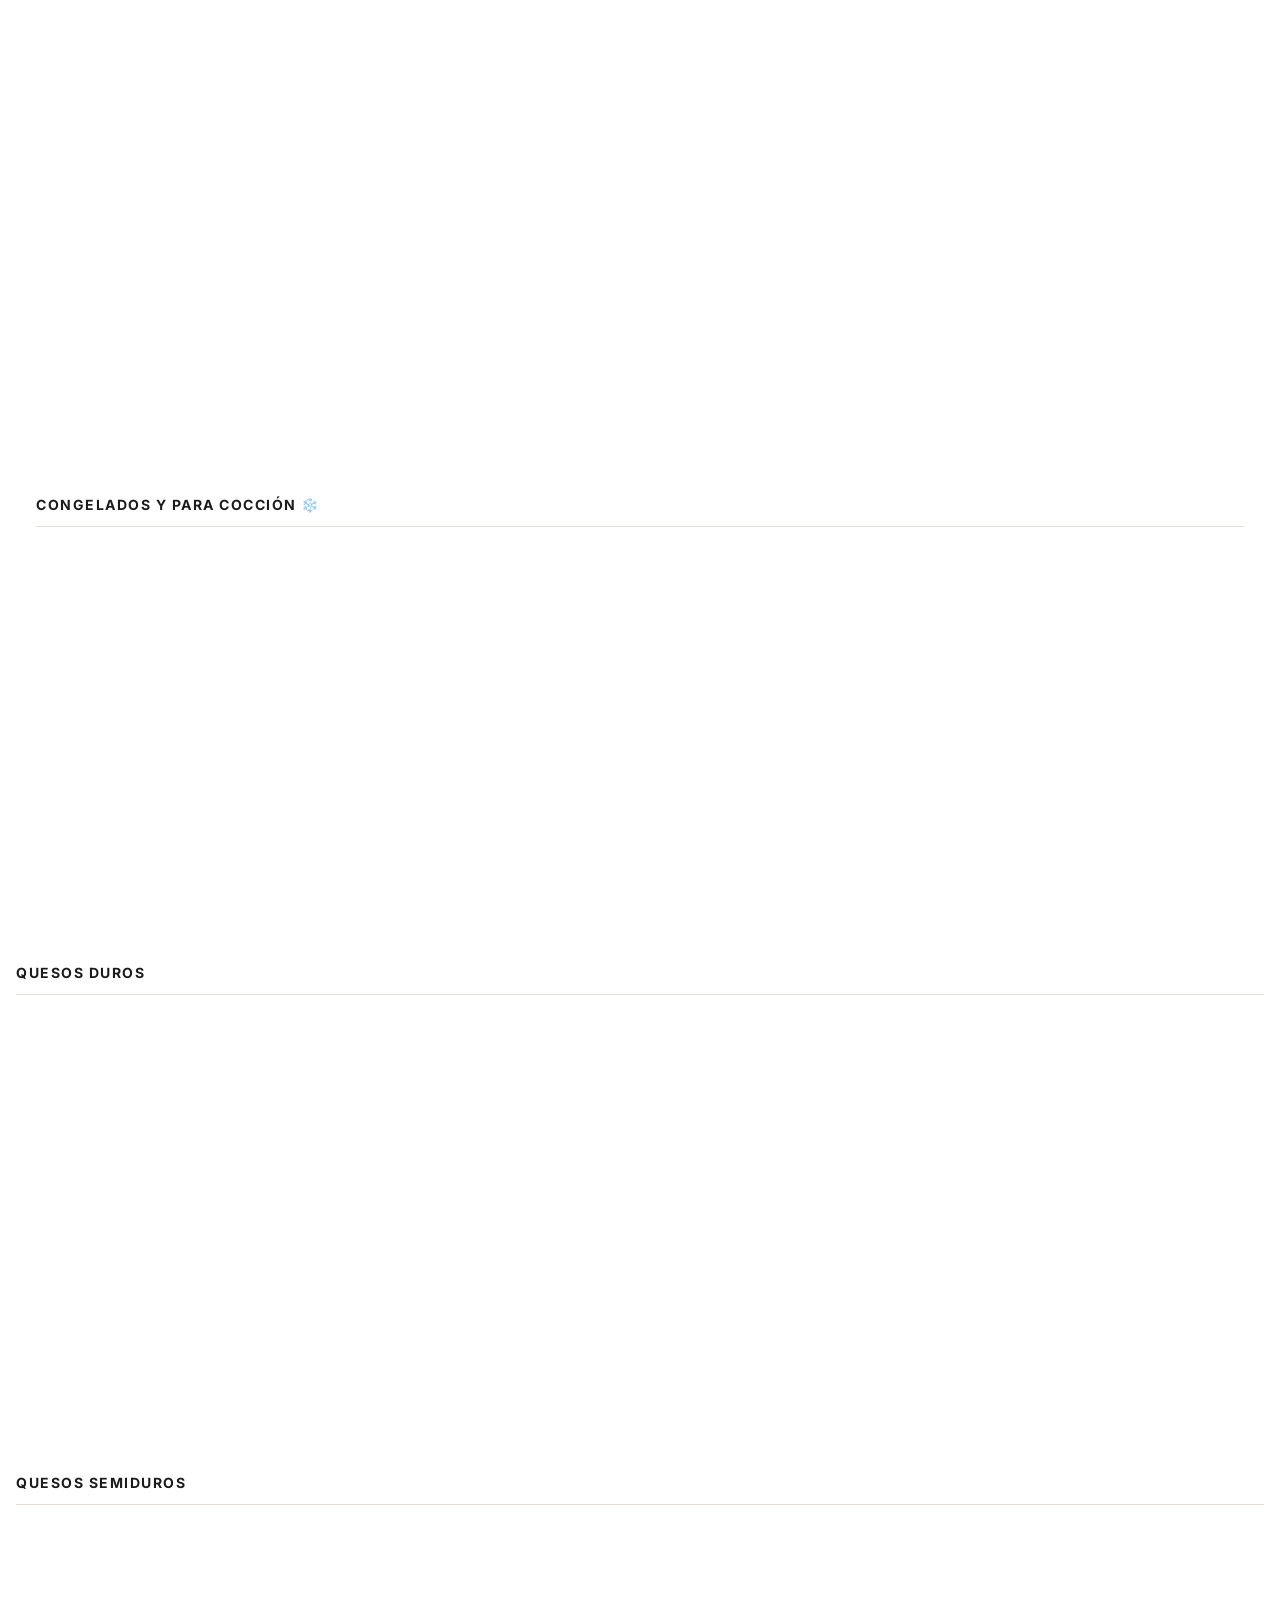
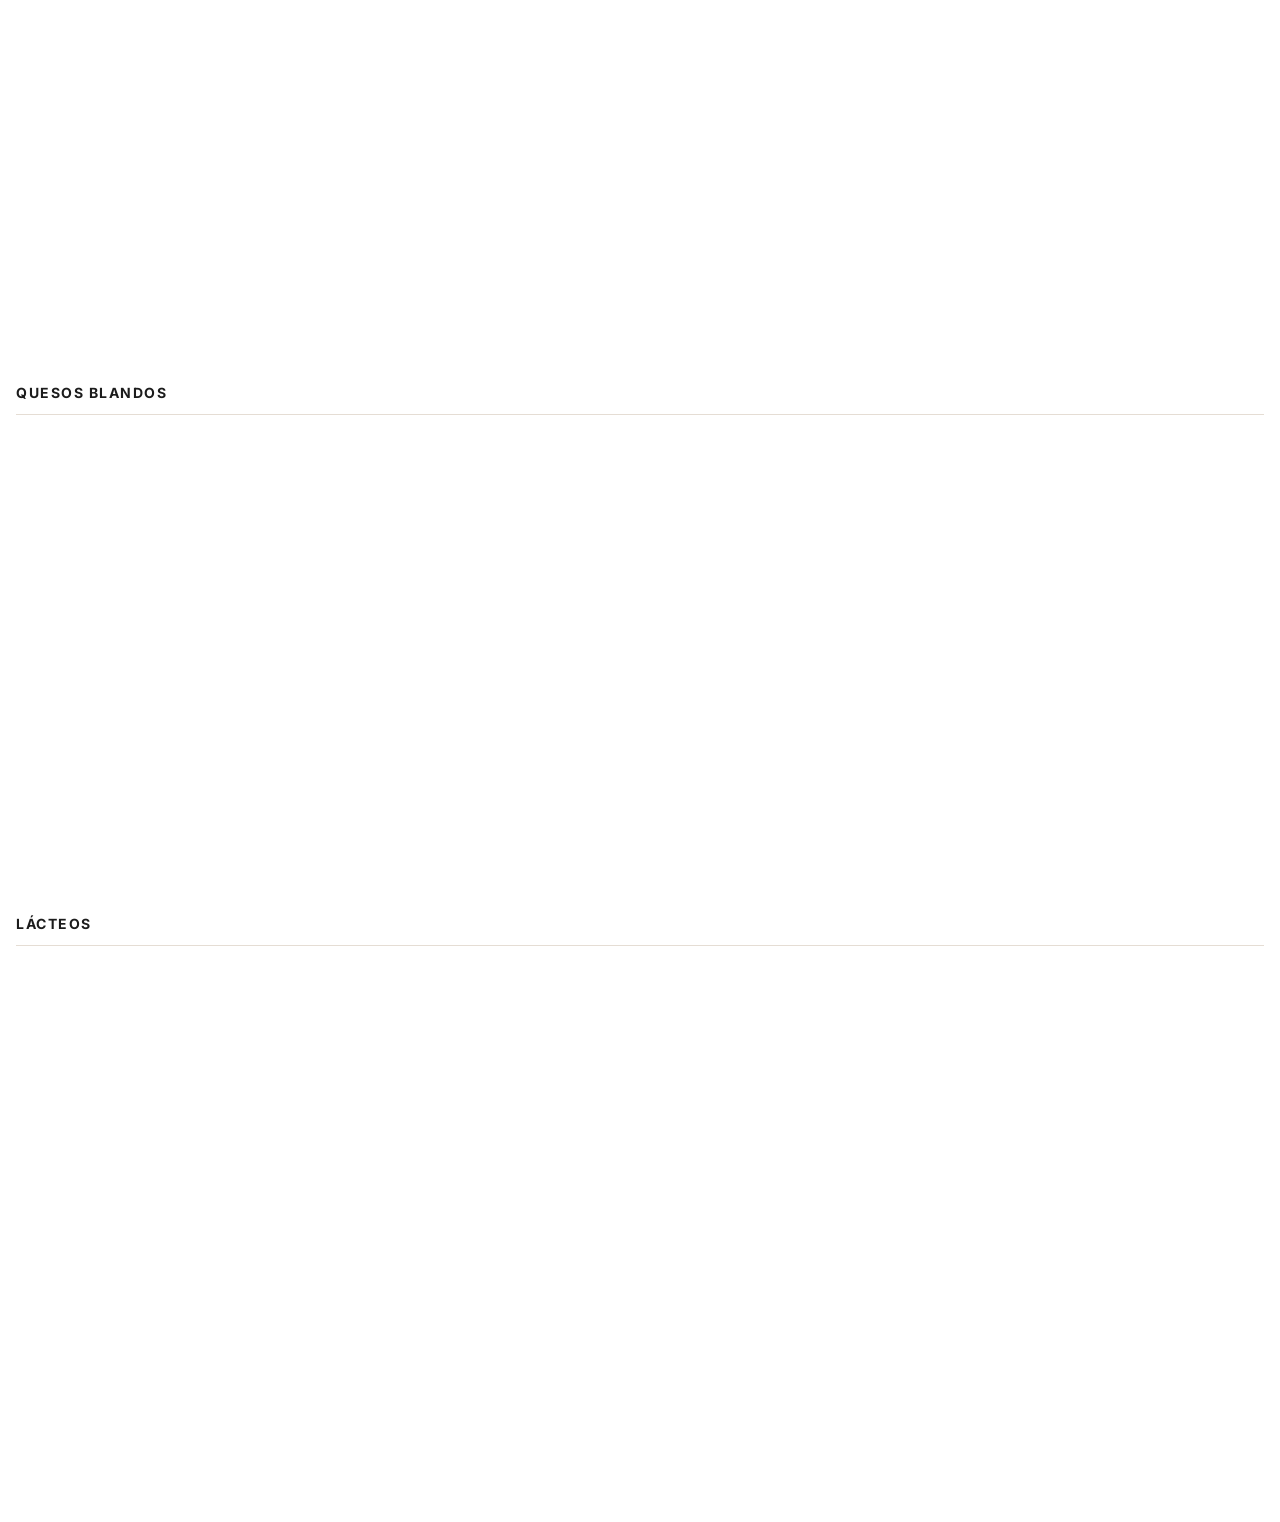
==== commit 50557c05: "Header sin botón Consultas: WhatsApp flotante cuando el carrito está vacío, barra fija Ver mi lista " ====
--- a/catalogo_cagnoli.html
+++ b/catalogo_cagnoli.html
@@ -18,9 +18,6 @@
 <h1>CHARNI DISTRIBUCIÓN</h1>
 </div>
 </div>
-<button class="cart-btn" onclick="openCart()">
-<span class="cart-btn-icon" aria-hidden="true"><svg viewBox="0 0 24 24" fill="none" stroke="currentColor" stroke-width="2" stroke-linecap="round" stroke-linejoin="round"><circle cx="9" cy="21" r="1"></circle><circle cx="20" cy="21" r="1"></circle><path d="M1 1h4l2.68 13.39a2 2 0 0 0 2 1.61h9.72a2 2 0 0 0 2-1.61L23 6H6"></path></svg></span><span class="cart-btn-label"> Consultas</span> <span class="cart-count" id="cartCount">0</span>
-</button>
 </div>
 <div class="header-compact-row" id="headerCompactRow">
 <div id="compactTopRow">
@@ -91,6 +88,13 @@
 </div>
 </div>
 </div>
+<div class="cart-footer-bar" id="cartFooterBar" style="display:none">
+<div class="cart-footer-info">
+<span class="cart-footer-count" id="cartFooterCount">0</span>
+<span class="cart-footer-label">producto<span id="cartFooterPlural">s</span> en tu consulta</span>
+</div>
+<button class="cart-footer-btn" onclick="openCart()">Ver mi lista</button>
+</div>
 <a href="https://wa.me/5492494544945?text=Hola!%20Quiero%20consultar%20sobre%20sus%20productos" class="whatsapp-float" target="_blank">
 <svg viewBox="0 0 32 32"><path d="M16 0c-8.837 0-16 7.163-16 16 0 2.825.744 5.488 2.038 7.788L.05 31.95l8.325-2.088C10.6 31.238 13.2 32 16 32c8.837 0 16-7.163 16-16S24.837 0 16 0zm0 29.35c-2.438 0-4.75-.663-6.738-1.813l-.475-.288-5.013 1.263 1.3-4.9-.313-.5C3.4 21.175 2.65 18.638 2.65 16c0-7.35 5.988-13.35 13.35-13.35S29.35 8.65 29.35 16 23.362 29.35 16 29.35zm7.338-9.838c-.4-.2-2.375-1.175-2.738-1.3-.375-.138-.65-.2-.925.2-.275.4-1.063 1.3-1.3 1.575-.238.275-.475.313-.875.113-.4-.2-1.688-.625-3.213-1.988-1.188-1.063-1.988-2.375-2.225-2.775-.238-.4-.025-.613.175-.813.188-.175.4-.475.6-.713.2-.238.275-.4.413-.675.138-.275.063-.5-.038-.7-.1-.2-.925-2.225-1.263-3.05-.325-.788-.663-.675-.925-.688-.238-.013-.5-.013-.763-.013s-.7.1-1.063.5c-.363.4-1.388 1.35-1.388 3.3s1.425 3.838 1.625 4.1c.2.275 2.788 4.238 6.738 5.95.938.4 1.675.638 2.238.825.95.3 1.813.25 2.5.15.763-.113 2.375-.975 2.713-1.913.338-.938.338-1.738.238-1.913-.1-.188-.363-.3-.763-.5z"/></svg>
 </a>
--- a/style.css
+++ b/style.css
@@ -3,7 +3,8 @@
 *{margin:0;padding:0;box-sizing:border-box}
 
 :root{
-  --fondo:#F7F4EC;
+  /* --fondo:#F7F4EC; */
+  --fondo:#ffffff;
   --fondo-alt:#ffffff;
   --card:#ffffff;
   --texto:#1c1c1c;
@@ -114,20 +115,17 @@
 .header-compact-row{
   position:absolute;
   top:100%;left:0;right:0;
-  max-width:1400px;margin:0 auto;
   background:var(--fondo-alt);
   display:flex;
   align-items:center;
   gap:8px;
   flex-wrap:wrap;
-  padding:6px 16px 7px;
+  padding:6px 24px 7px;
   opacity:0;
   transform:translateY(-4px);
   pointer-events:none;
   transition:opacity 0.18s ease-out, transform 0.18s ease-out;
   box-shadow:0 6px 14px var(--sombra);
-  border-bottom-left-radius:12px;
-  border-bottom-right-radius:12px;
   z-index:999;
 }
 .header.header-compacto .header-compact-row{
@@ -144,8 +142,10 @@
    expandido), es #marcasRowCompact el que se comprime/scrollea — nunca
    el buscador salta a una segunda línea tapando o descuadrando todo. */
 #compactTopRow{
-  display:flex;align-items:center;gap:8px;
+  display:flex;align-items:center;gap:10px;
   flex:1 1 auto;min-width:0;
+  justify-content:space-between;
+  padding:10px;
 }
 
 /* Chips de marca de la franja compacta: elementos propios y siempre
@@ -156,41 +156,34 @@
   display:flex;gap:5px;flex-wrap:nowrap;
   overflow-x:auto;scrollbar-width:none;
   flex-shrink:0;
+      padding: 10px 0px 10px 0px;
 }
 #marcasRowCompact::-webkit-scrollbar{display:none}
 .marca-chip.compacta{
   height:26px;padding:3px 8px;border-radius:7px;
-  outline-width:2px;outline-offset:2px;
+  outline-width:1px;outline-offset:2px;
 }
 .marca-chip.compacta img{max-height:14px;max-width:50px}
 
 /* Buscador propio de la franja compacta (sincronizado con #searchBox) */
-#searchBoxCompact{flex-shrink:0;width:150px;margin:0;padding:7px 14px;font-size:12.5px}
-
+#searchBoxCompact{
+  order:-1;
+  flex:1;
+  width:100%;
+  margin:0;padding:7px 14px;font-size:12.5px;
+}
 @media(max-width:768px){
-  .header-compact-row .cat-quicknav-wrap{flex-basis:100%;order:3}
-  /* En mobile las marcas y el buscador comparten la primera fila: el
-     buscador vive como una lupa chica que, al usarse, se expande y
-     empuja/comprime la fila de marcas (que ya scrollea horizontal) en
-     vez de tapar nada o forzar un salto de línea. */
-  #marcasRowCompact{flex-shrink:1;min-width:46px}
+  #compactTopRow{
+    flex-direction:column;
+    align-items:stretch;
+    gap:8px;
+  }
   #searchBoxCompact{
-    /* Colapsada: el ícono va centrado y SIN padding lateral fijo — un
-       padding a los costados no puede ser más chico que el propio
-       ícono+su aire, así que terminaba fijando un ancho mínimo mayor
-       al declarado. Sin ese padding, el ancho real es el que se pide. */
-    -webkit-appearance:none;appearance:none;
-    width:26px;
-    padding:0;
-    background:var(--fondo-alt) no-repeat center/13px 13px url("data:image/svg+xml,%3Csvg xmlns='http://www.w3.org/2000/svg' viewBox='0 0 24 24' fill='none' stroke='%23585858' stroke-width='2'%3E%3Ccircle cx='11' cy='11' r='7'/%3E%3Cline x1='21' y1='21' x2='16.65' y2='16.65'/%3E%3C/svg%3E");
-    cursor:pointer;
-    transition:width 0.22s ease, padding 0.22s ease;
+    width:100%;
   }
-  #searchBoxCompact:focus{
-    width:140px;
-    padding:7px 14px;
-    background-image:none;
-    cursor:text;
+  #marcasRowCompact{
+    width:100%;
+    justify-content:space-between;
   }
 }
 
@@ -221,10 +214,9 @@
 
 /* ── MARCAS ALIADAS ── */
 .marcas-aliadas{
-  background:#F7F4EC;
+  /* background:#F7F4EC; */
+  background-color: #f7f7f7;
   padding:22px 24px;
-  border-top:1px solid #e6e2d3;
-  border-bottom:1px solid #e6e2d3;
 }
 .marcas-aliadas-label{
   text-align:center;
@@ -239,8 +231,14 @@
   margin-bottom:16px;
 }
 .marcas-row{
-  display:flex;justify-content:center;align-items:center;gap:22px;flex-wrap:wrap;
-  max-width:1400px;margin:0 auto;
+  display:flex;
+  justify-content:center;
+  align-items:center;
+  gap:22px;
+  flex-wrap:wrap;
+      padding: 10px 0px 10px 0px;
+  max-width:1400px;
+  margin:0 auto;
 }
 .marca-chip{
   display:flex;align-items:center;justify-content:center;
@@ -249,7 +247,7 @@
   border:none;
   cursor:pointer;
   transition:all 0.22s;
-  outline:3px solid transparent;
+  outline:1px solid transparent;
   outline-offset:3px;
 }
 .marca-chip.claro{background:#ffffff;box-shadow:0 1px 4px rgba(0,0,0,0.06);border:1px solid #ececec}
@@ -264,6 +262,8 @@
 .marca-chip.active{
   outline-color:var(--verde);
   transform:translateY(-2px);
+  background:#ffffff;
+  box-shadow:0 1px 4px rgba(0,0,0,0.06);
 }
 
 /* ── FILTERS (el buscador ya no es sticky por sí solo: cuando hace falta
@@ -279,7 +279,7 @@
 .container{
   max-width:1400px;
   margin:0 auto;
-  padding:0 24px 80px;
+  padding:0 16px 80px;
 }
 
 /* ── UTILITY ── */
@@ -402,6 +402,14 @@
 @media(max-width:768px){
   .hero{height:260px}
   .logo-text h1{font-size:15px}
+  .marcas-row{
+    flex-wrap:nowrap;
+    overflow-x:auto;
+    justify-content:flex-start;
+    scrollbar-width:none;
+  }
+  .marcas-row::-webkit-scrollbar{display:none}
+  .marca-chip{flex-shrink:0}
 }
 
 /* ── CATÁLOGO RAPPI-STYLE ── */
@@ -431,27 +439,29 @@
   letter-spacing:0.5px;
 }
 .cat-row{
-  display:flex;
-  flex-wrap:wrap;
+  display:grid;
+  grid-template-columns:repeat(auto-fill, minmax(180px, 1fr));
   gap:12px;
 }
 .cat-card{
   background:var(--card);
-  border-radius:12px;
+  border-radius:16px;
   border:1px solid var(--borde-sutil);
-  flex-shrink:0;
-  width:190px;
   overflow:hidden;
   box-shadow:0 2px 8px var(--sombra);
   transition:all 0.2s;
-}
-.cat-card:hover{
-  transform:translateY(-2px);
-  box-shadow:0 6px 18px var(--sombra-hover);
-  border-color:var(--verde);
+  display:flex;
+  flex-direction:column;
+}
+@media (hover: hover) and (pointer: fine){
+  .cat-card:hover{
+    transform:translateY(-2px);
+    box-shadow:0 6px 18px var(--sombra-hover);
+    border-color:var(--verde);
+  }
 }
 .cat-card-img{
-  width:190px;height:290px;
+  width:100%;height:290px;
   overflow:hidden;
   background:var(--fondo);
   display:flex;align-items:center;justify-content:center;
@@ -472,7 +482,9 @@
   object-fit:cover;
   transition:transform 0.3s;
 }
-.cat-card:hover .cat-card-img img{transform:scale(1.05)}
+@media (hover: hover) and (pointer: fine){
+  .cat-card:hover .cat-card-img img{transform:scale(1.05)}
+}
 .cat-card-img-empty{
   background:var(--fondo);
   color:var(--texto-muy-suave);
@@ -480,6 +492,9 @@
 }
 .cat-card-info{
   padding:8px 10px 10px;
+  display:flex;
+  flex-direction:column;
+  flex:1;
 }
 .cat-card-name{
   font-family:'Inter',sans-serif;
@@ -489,19 +504,29 @@
   margin-bottom:8px;
   min-height:32px;
 }
+.cat-card-marca{
+  font-size:10px;
+  font-weight:700;
+  color:var(--verde);
+  text-transform:uppercase;
+  letter-spacing:0.4px;
+  margin-bottom:3px;
+}
 .cat-card-btn{
   width:100%;
   background:var(--verde);
   color:#fff;
   border:none;
-  border-radius:8px;
+  border-radius:24px;
   padding:8px 0;
-  font-family:'Oswald',sans-serif;
-  font-size:12px;font-weight:700;
-  text-transform:uppercase;
-  letter-spacing:0.4px;
+  font-family:'Inter',sans-serif;
+  font-size:12px;
+  font-weight:700;
   cursor:pointer;
   transition:background 0.2s;
+}
+.cat-card-dynamic{
+  margin-top:auto;
 }
 .cat-card-btn:hover{background:var(--verde-oscuro)}
 
@@ -578,7 +603,7 @@
   background:linear-gradient(135deg,var(--naranja),#e8632f);
   color:#fff;
   border:none;
-  border-radius:8px;
+  border-radius:24px;
   padding:6px 8px;
   font-family:'Inter',sans-serif;
   font-size:10px;font-weight:700;
@@ -684,7 +709,7 @@
 
 /* ── FONDO DE SECCIÓN (paleta ya unificada arriba para todas las marcas) ── */
 .cat-seccion--cagnoli{
-  background:#F7F4EC;
+  background:#ffffff;
   padding:20px 20px 28px;
   border-radius:14px;
 }
@@ -709,8 +734,8 @@
 
 /* ── RESPONSIVE ── */
 @media(max-width:768px){
-  .cat-card{width:145px}
-  .cat-card-img{width:145px;height:210px}
+  .cat-row{grid-template-columns:repeat(auto-fill, minmax(140px, 1fr));}
+  .cat-card-img{height:210px}
   .cat-card--cagnoli .cat-card-img,
   .cat-card--lasdinas .cat-card-img,
   .cat-card--vidal .cat-card-img{height:210px}
@@ -761,7 +786,9 @@
 .cat-quicknav-wrap.show{display:flex}
 .header-compact-row .cat-quicknav-wrap{
   margin:0;padding:2px 0 0;
-  flex:1 1 220px;min-width:120px;
+  flex-basis:100%;
+  order:3;
+  min-width:120px;
 }
 .quicknav-arrow{display:none}
 @media (hover:hover) and (pointer:fine){
@@ -917,4 +944,28 @@
   font-weight:500;
   opacity:0.92;
   line-height:1.5;
+}
+
+.cart-footer-bar{
+  position:fixed;bottom:0;left:0;right:0;
+  background:var(--verde-oscuro);
+  color:#fff;
+  padding:16px 20px;
+  display:flex;align-items:center;justify-content:space-between;
+  z-index:1500;
+  box-shadow:0 -4px 20px rgba(0,0,0,0.18);
+}
+.cart-footer-info{display:flex;flex-direction:column;line-height:1.3}
+.cart-footer-count{font-size:20px;font-weight:800;margin-right:4px}
+.cart-footer-label{font-size:13px;opacity:0.85}
+.cart-footer-btn{
+  background:var(--verde);
+  color:#fff;
+  border:none;
+  padding:10px 22px;
+  border-radius:24px;
+  font-weight:700;
+  font-family:'Inter',sans-serif;
+  font-size:13px;
+  cursor:pointer;
 }
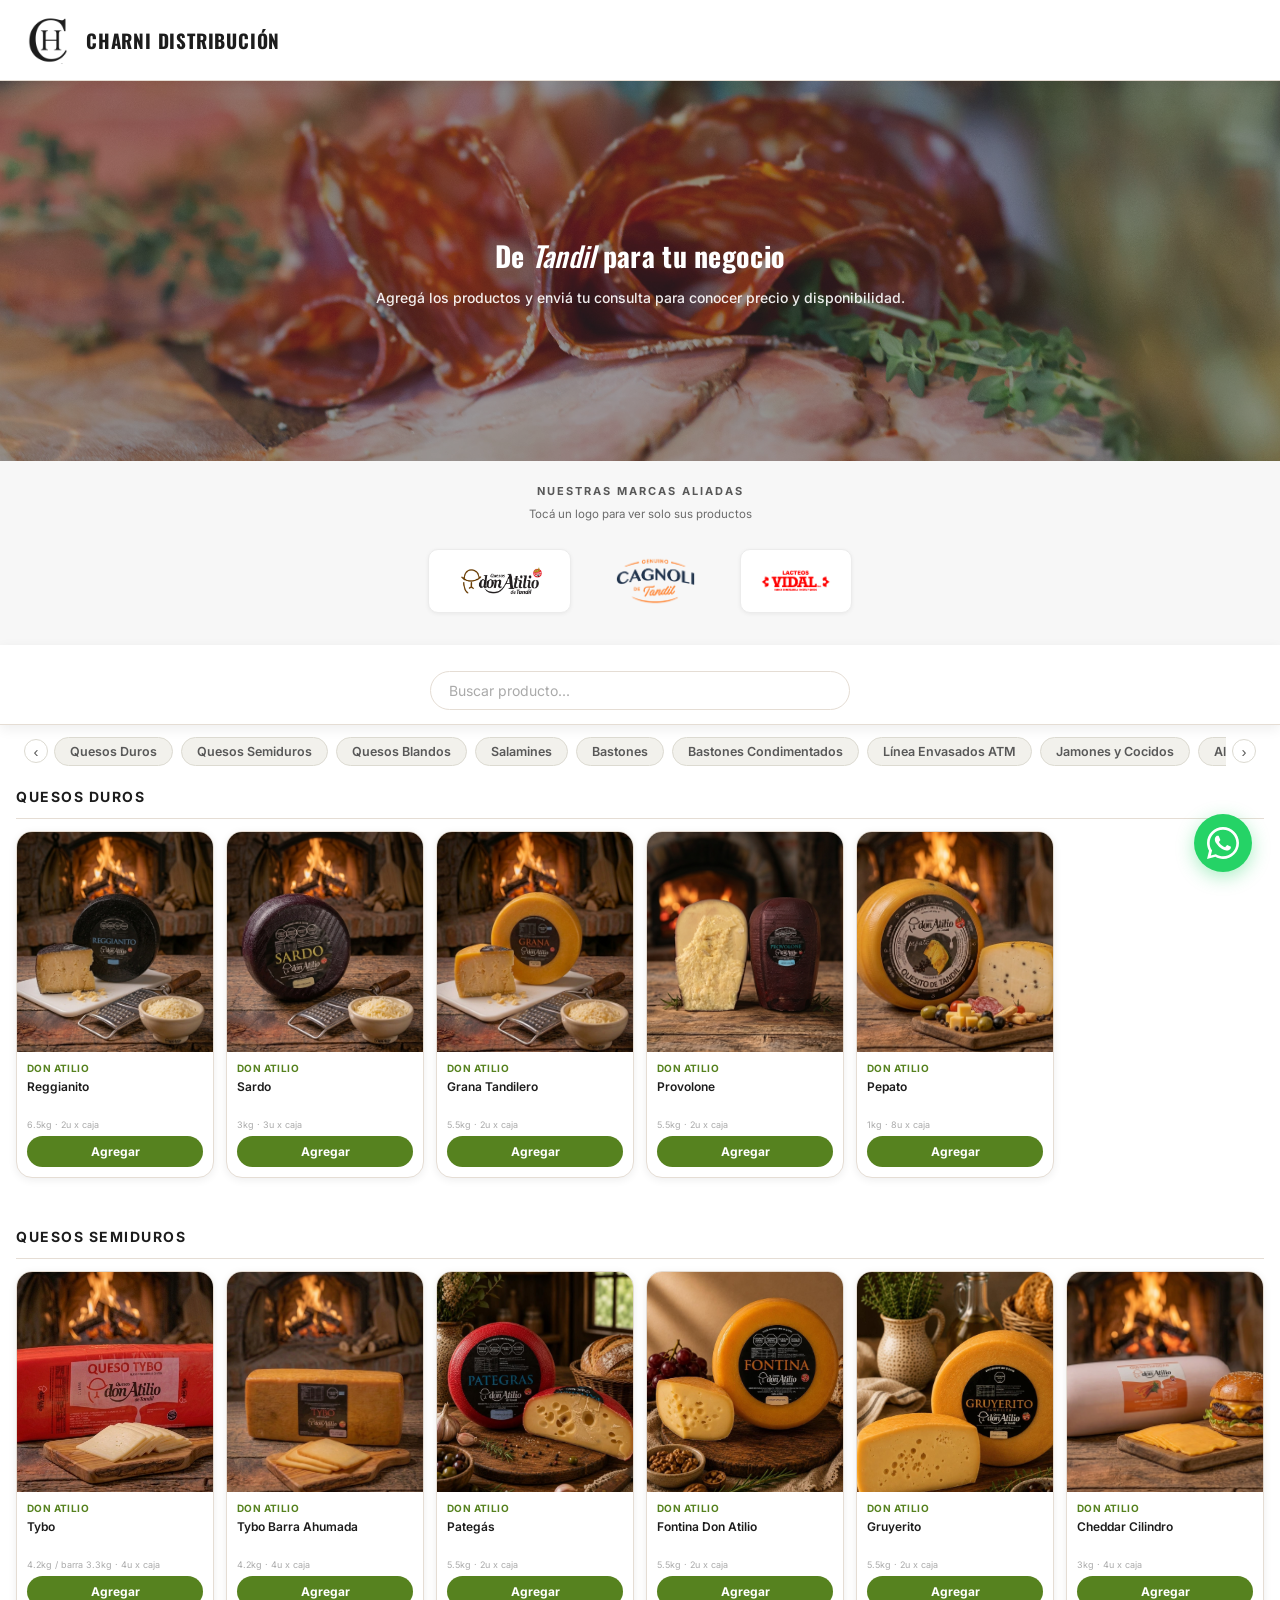
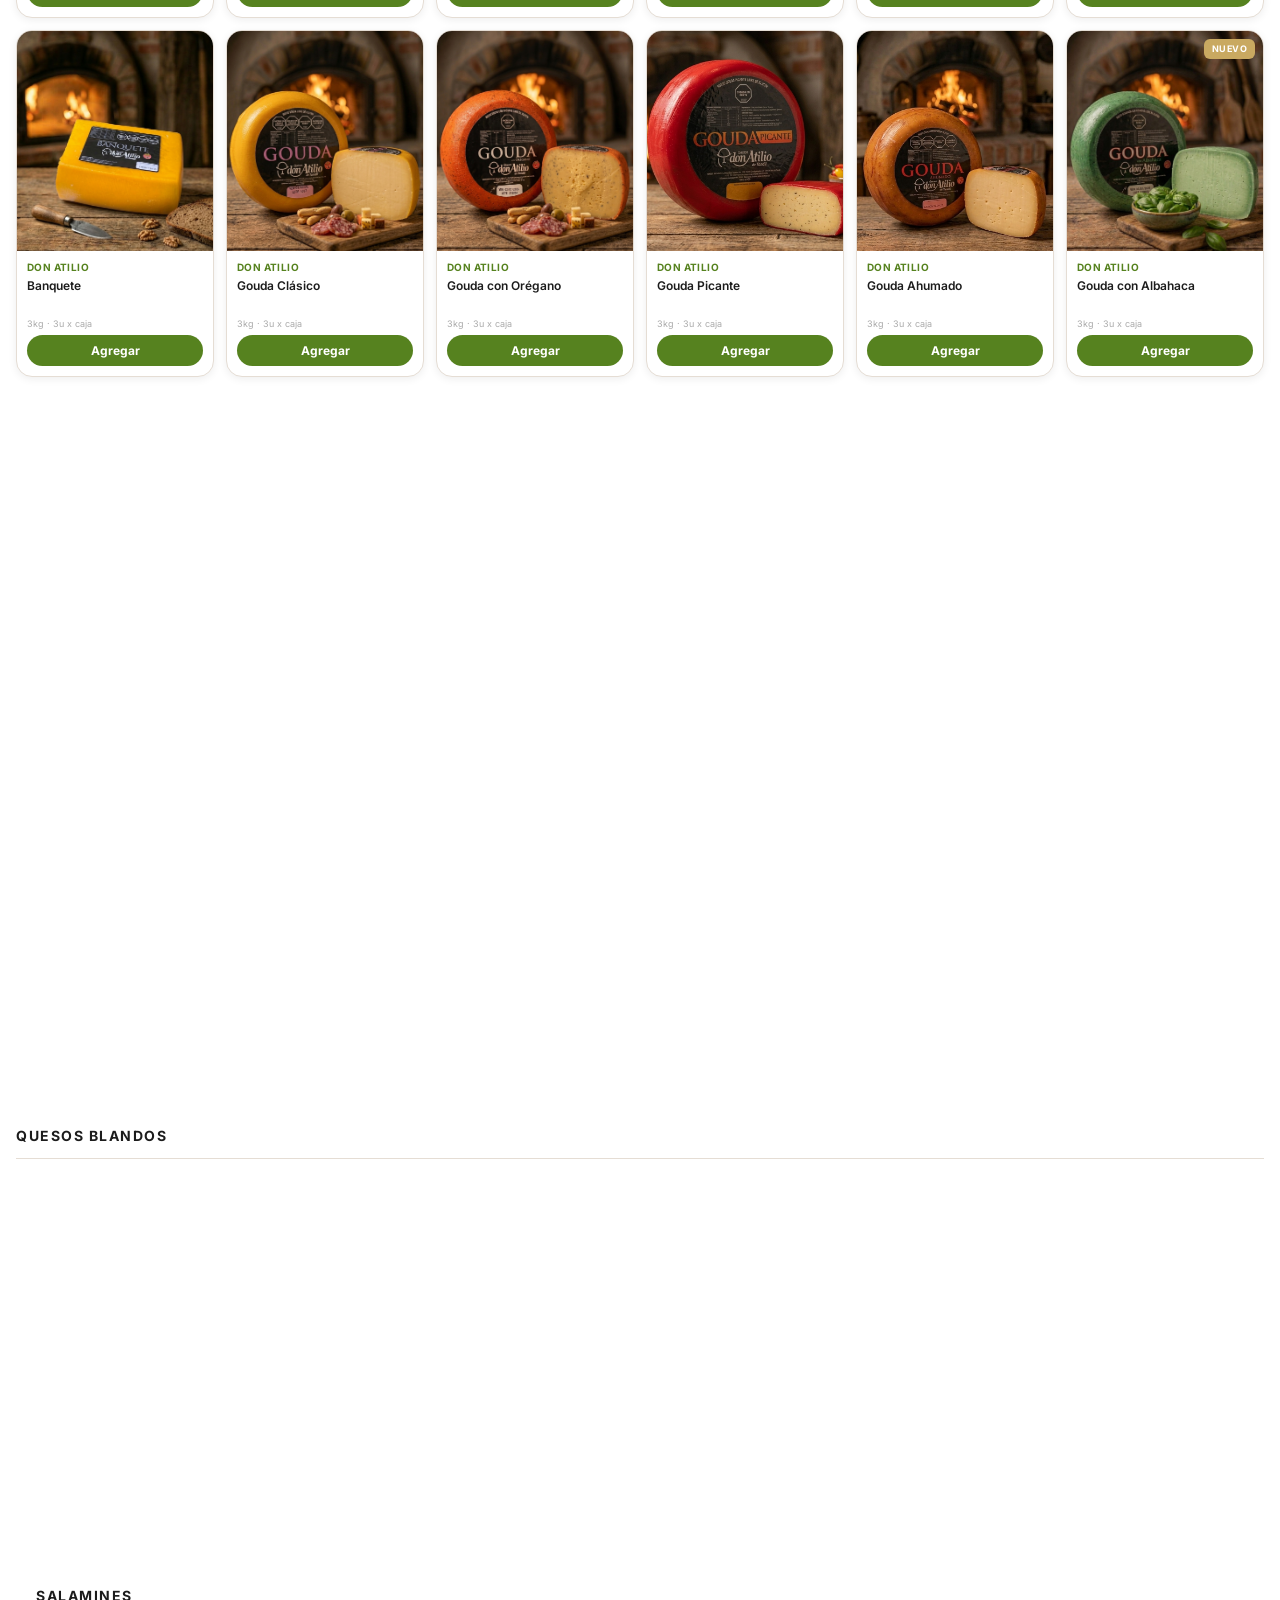
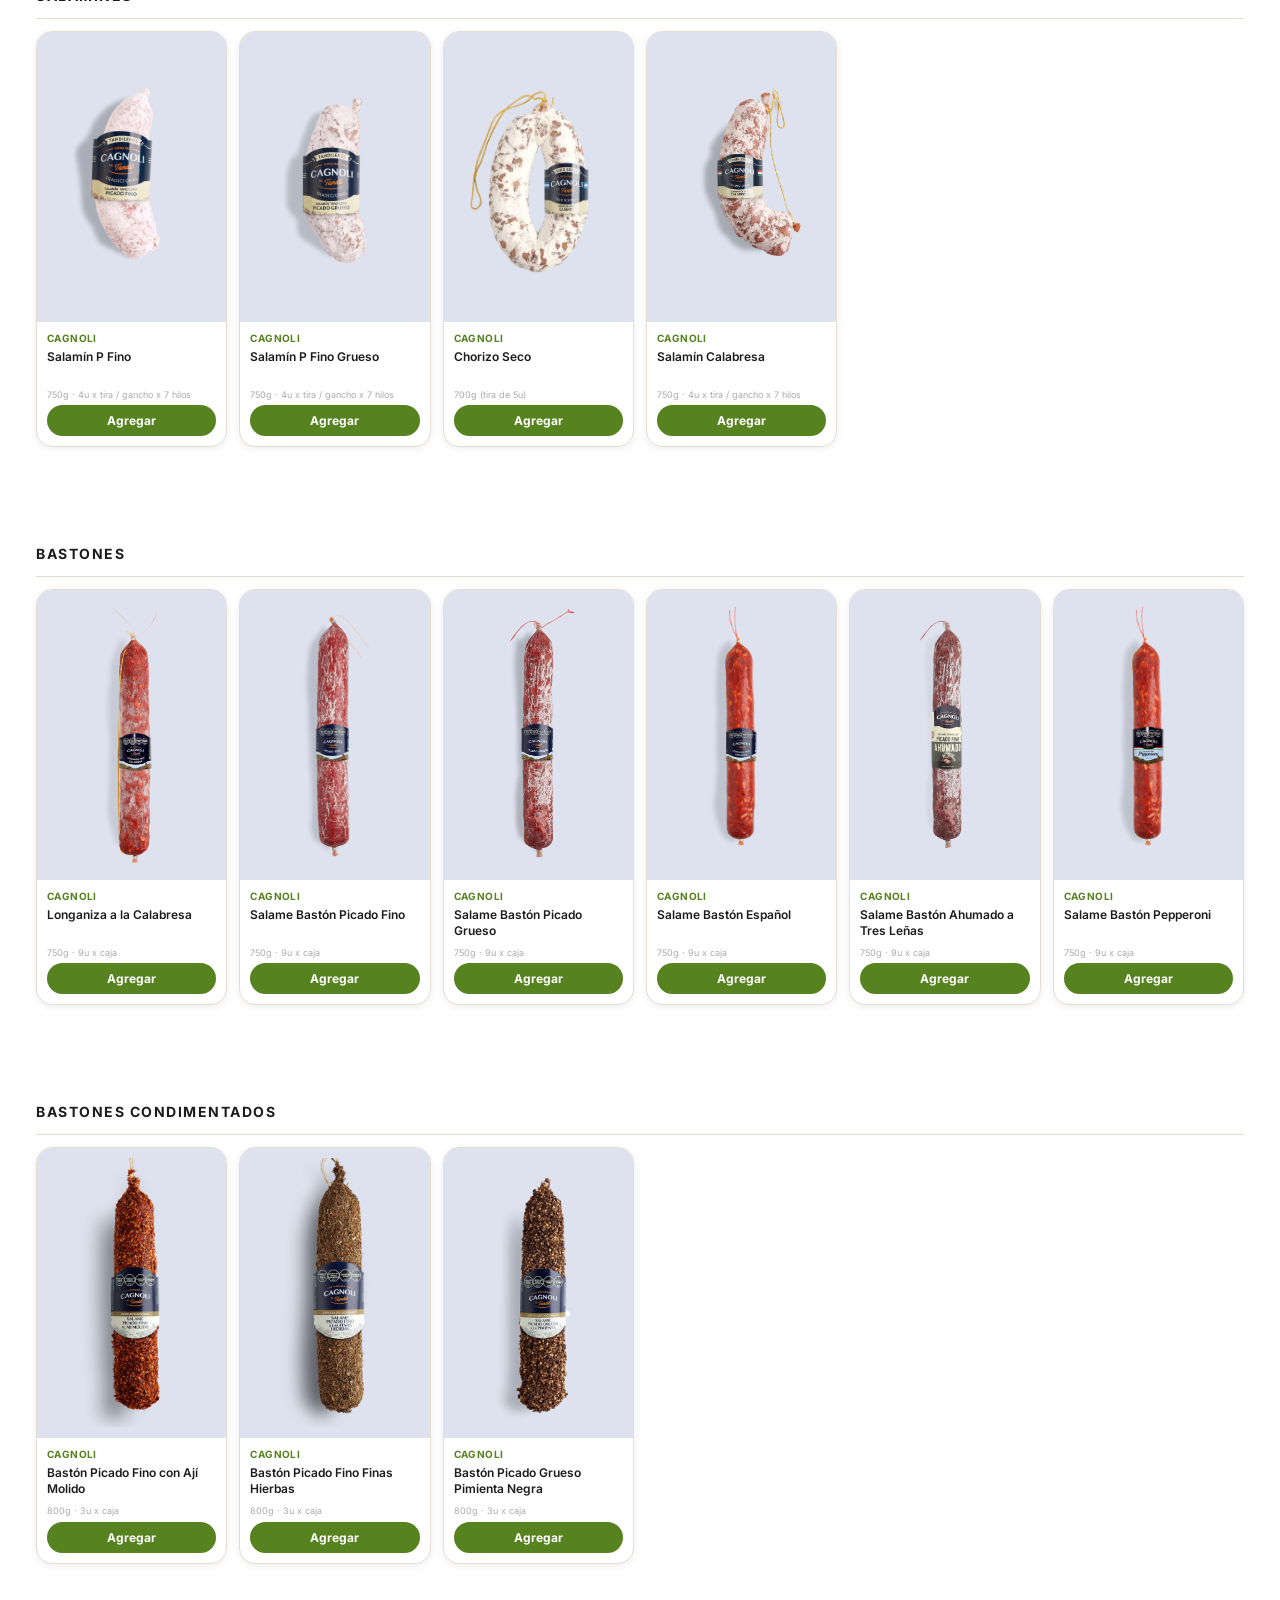
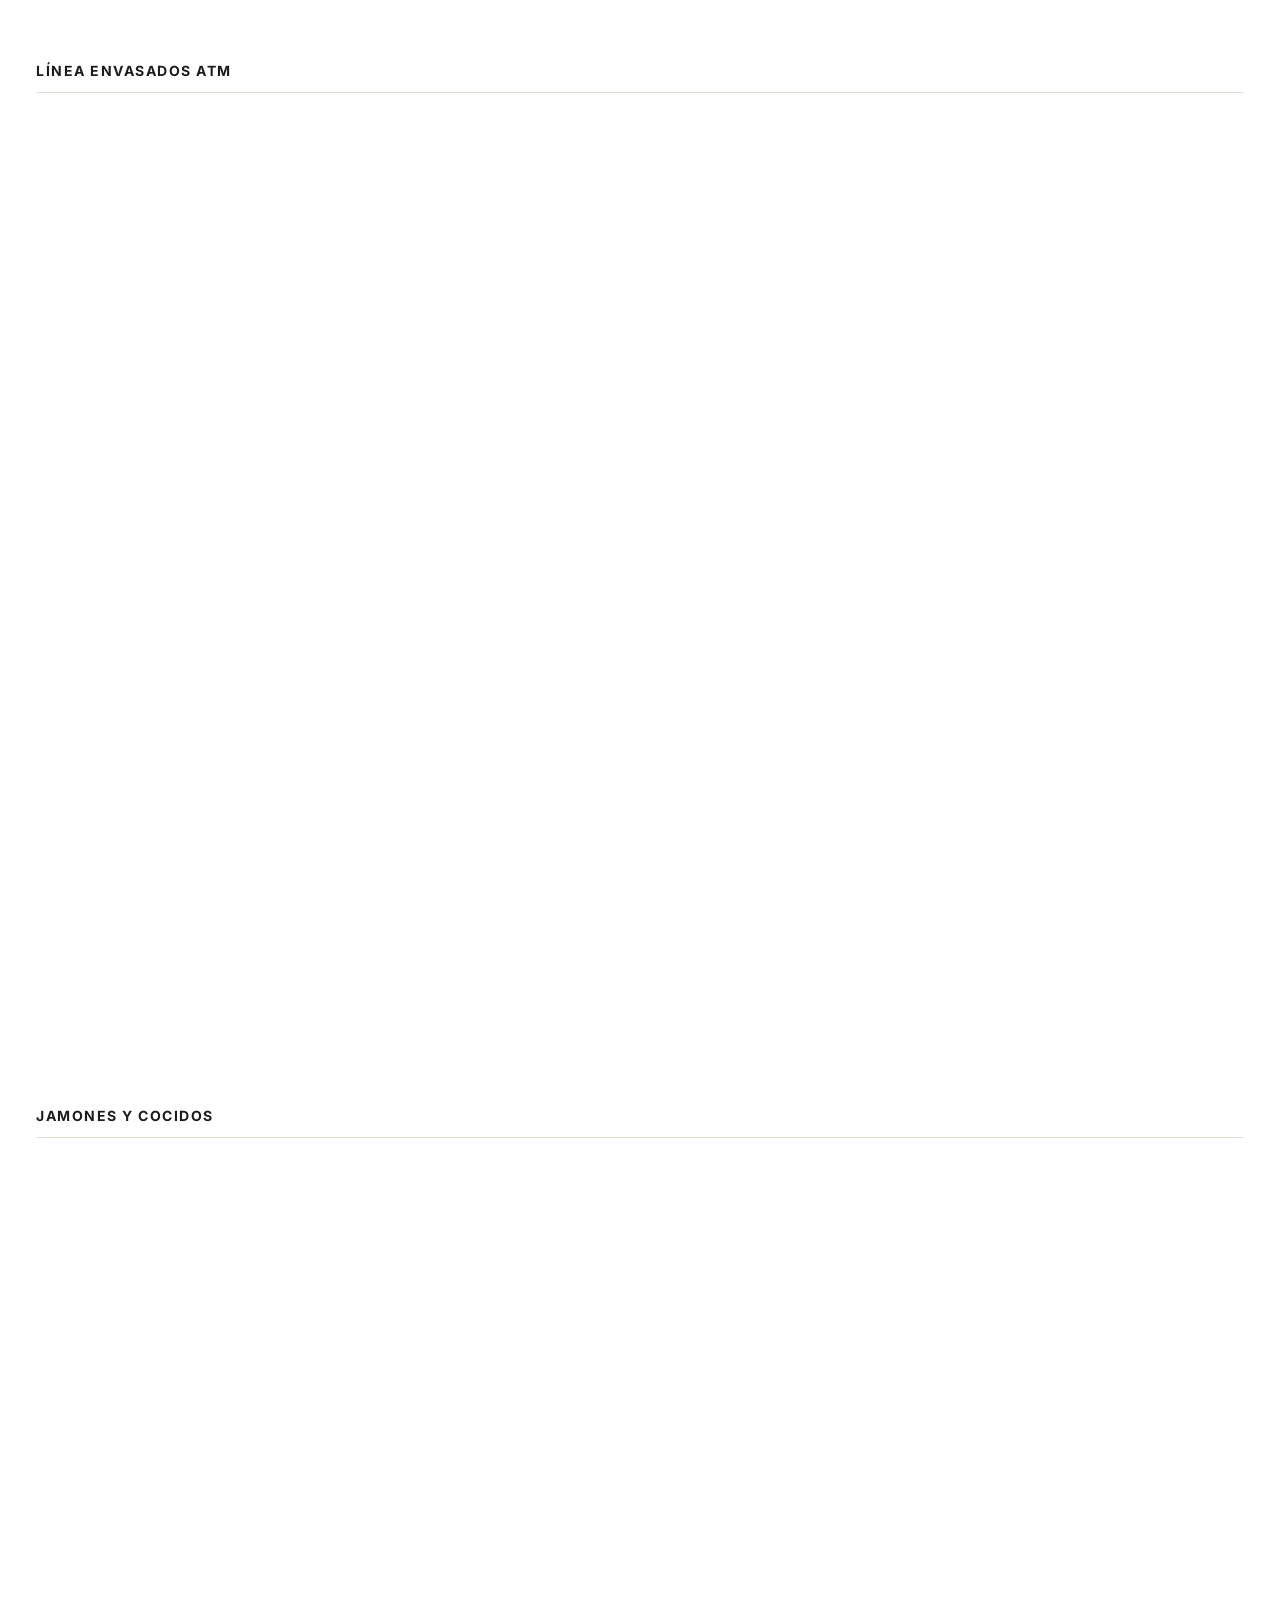
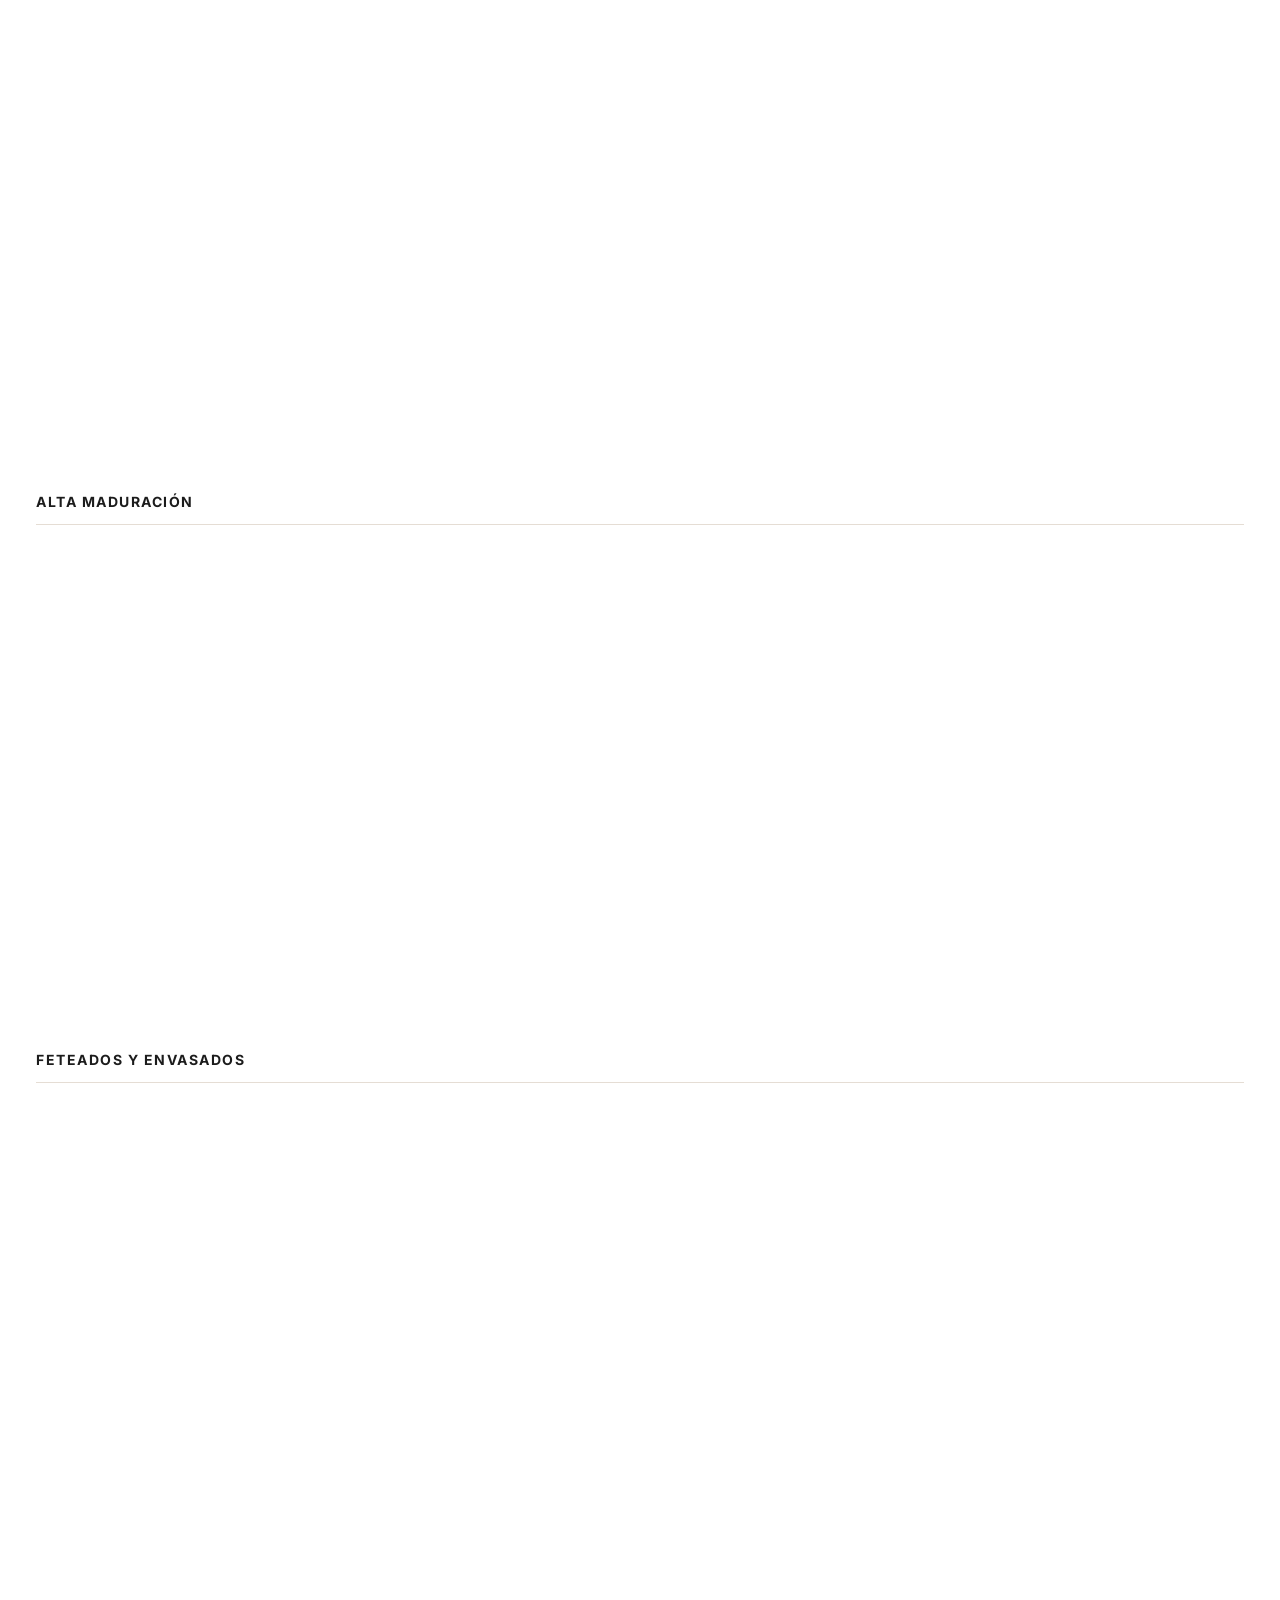
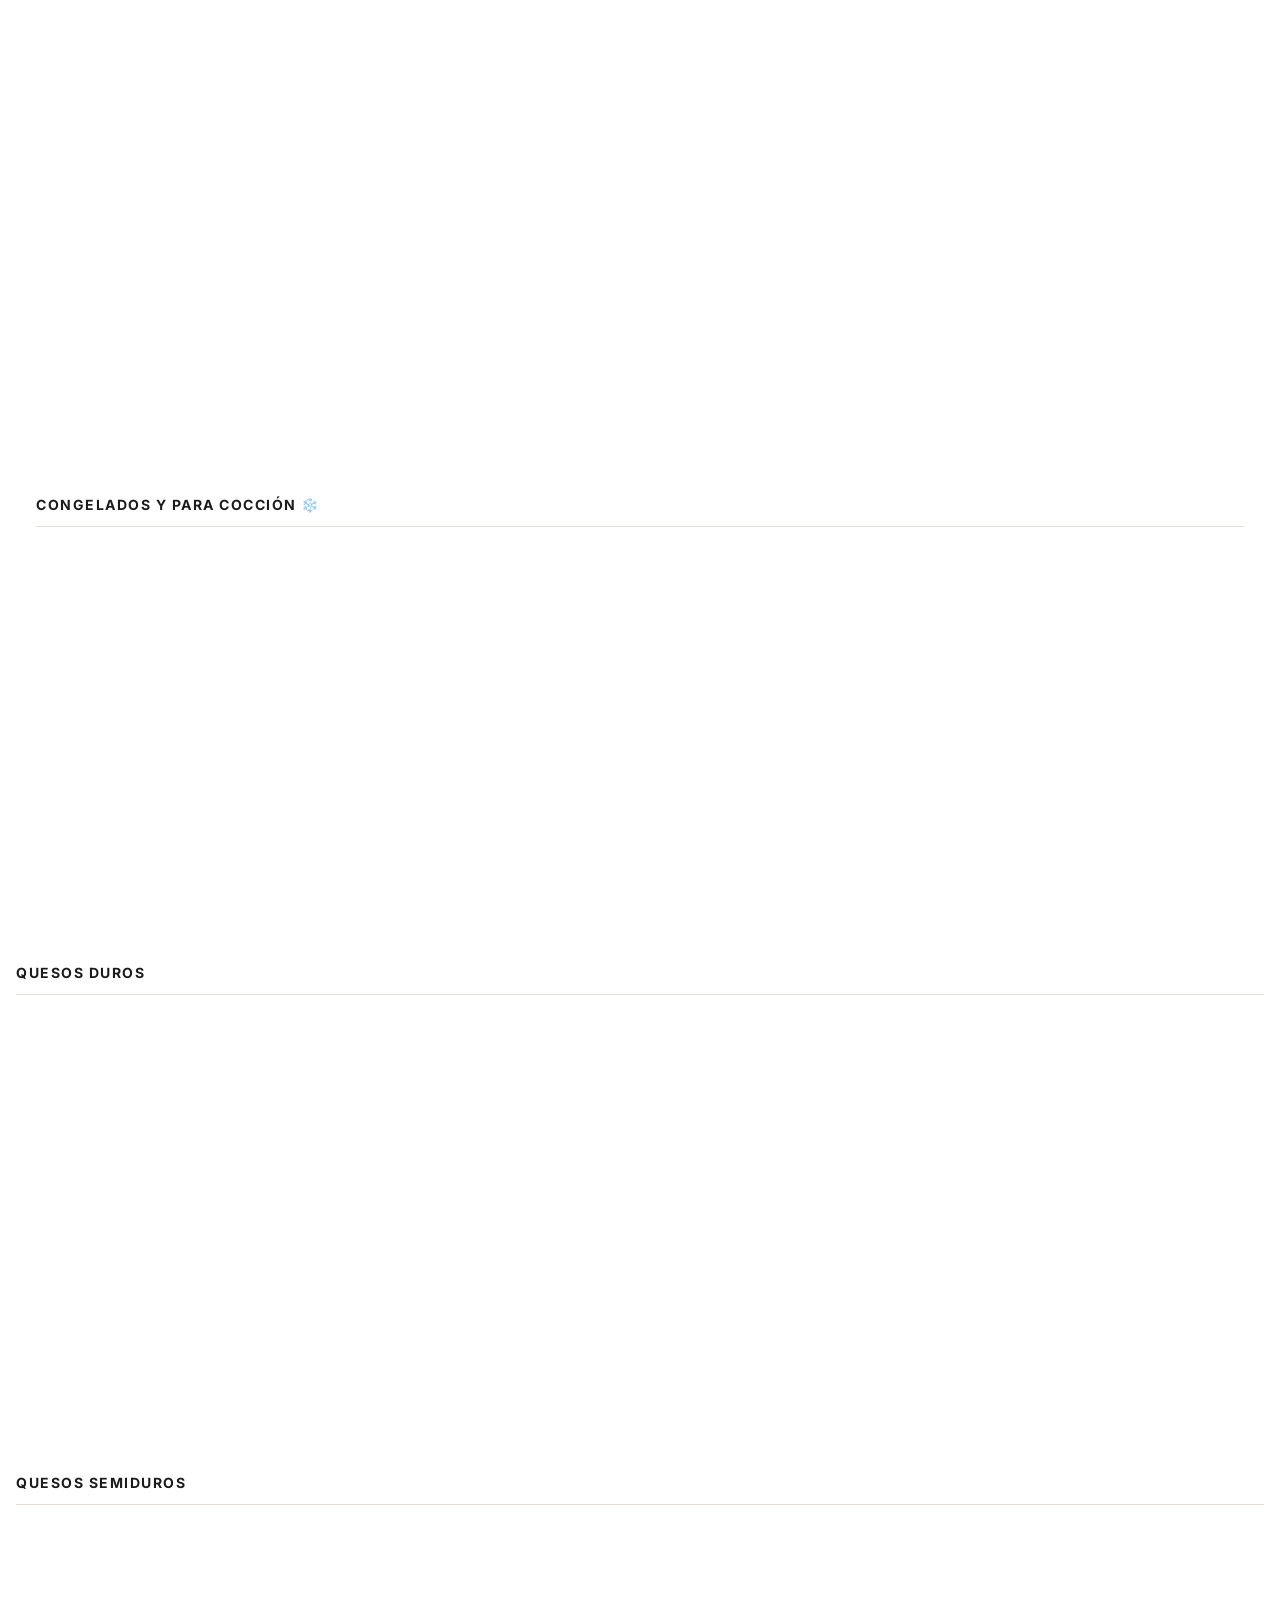
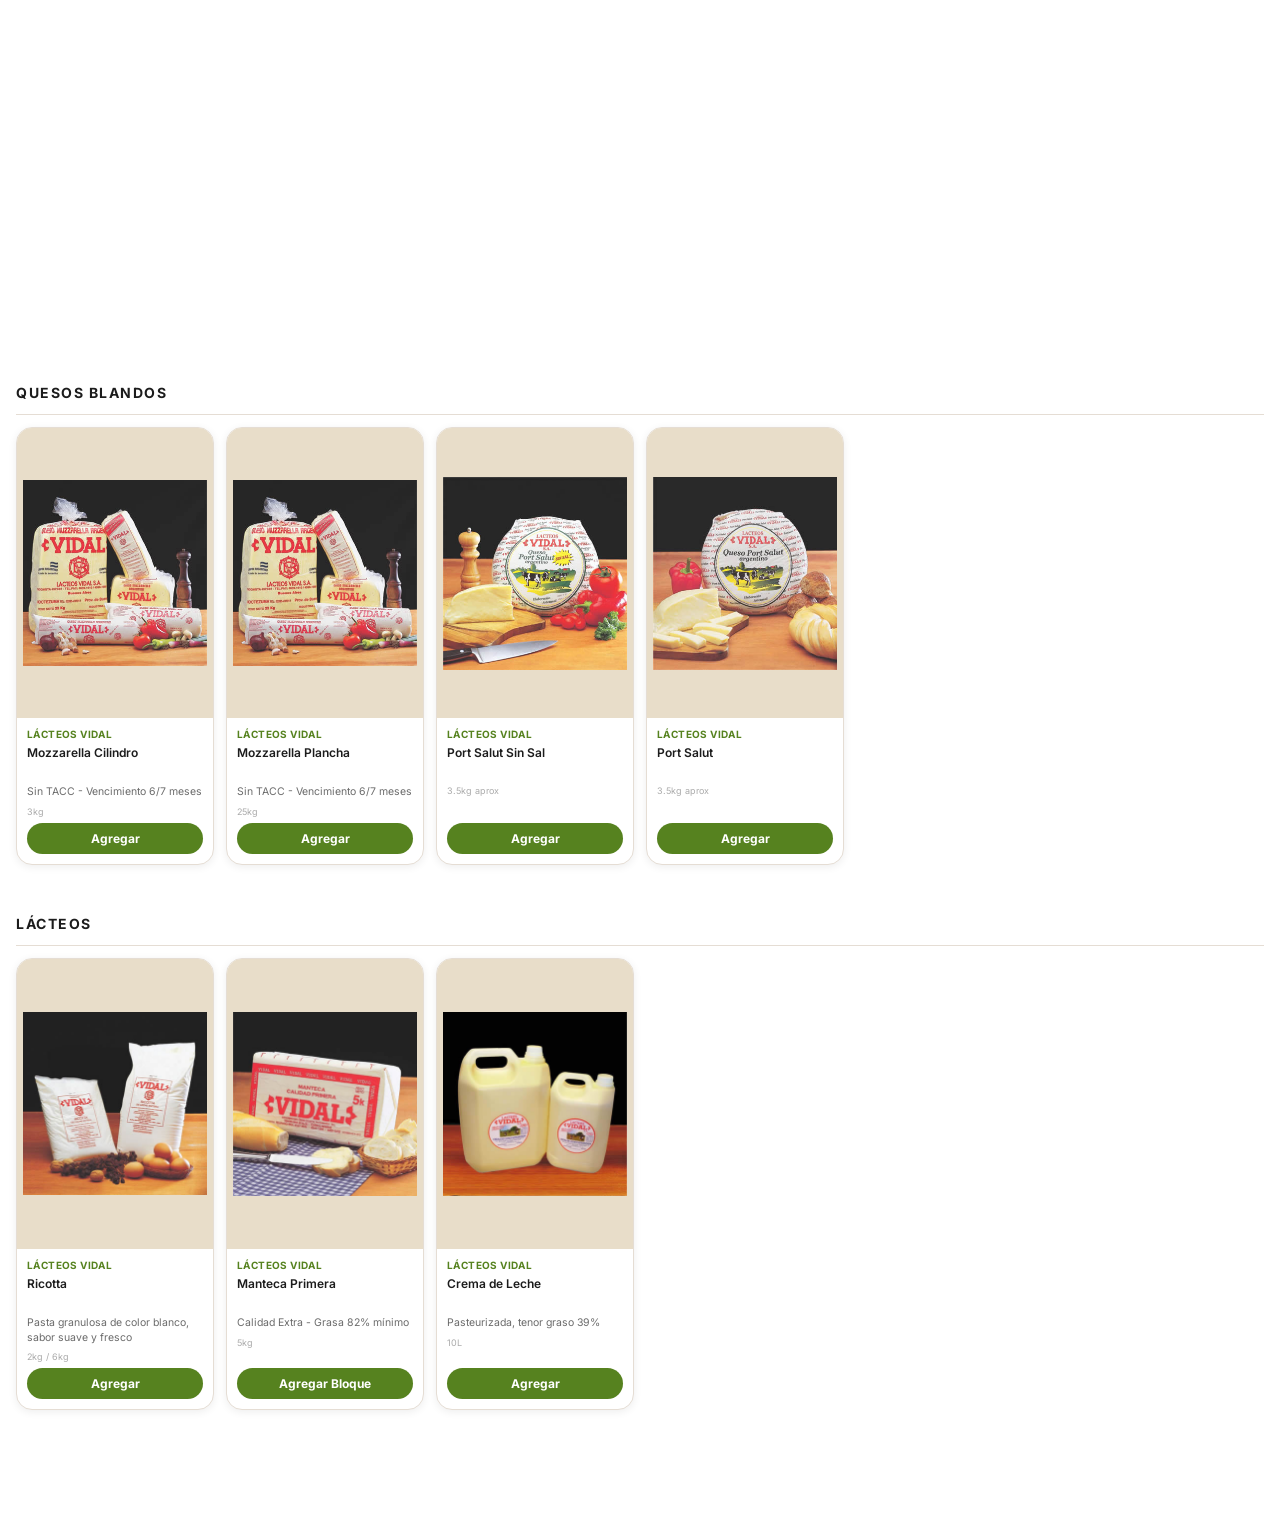
==== commit 481784fc: "Banner 'Repetir última consulta' con localStorage, sin necesidad de backend" ====
--- a/catalogo_cagnoli.html
+++ b/catalogo_cagnoli.html
@@ -41,6 +41,13 @@
 <div class="hero-subtitle">Agregá los productos y enviá tu consulta para conocer precio y disponibilidad.</div>
 </div>
 </section>
+<div class="last-order-banner" id="lastOrderBanner" style="display:none">
+<div class="last-order-info">
+<span class="last-order-title">Tu última consulta</span>
+<span class="last-order-sub" id="lastOrderInfo"></span>
+</div>
+<button class="last-order-btn" onclick="repetirUltimaConsulta()">Repetir</button>
+</div>
 <div class="marcas-aliadas">
 <div class="marcas-aliadas-label">Nuestras Marcas Aliadas</div>
 <div class="marcas-aliadas-hint">Tocá un logo para ver solo sus productos</div>
--- a/style.css
+++ b/style.css
@@ -968,4 +968,26 @@
   font-family:'Inter',sans-serif;
   font-size:13px;
   cursor:pointer;
+}
+.last-order-banner{
+  display:flex;align-items:center;justify-content:space-between;
+  background:var(--fondo-alt);
+  border-bottom:1px solid var(--borde-sutil);
+  padding:12px 24px;
+  gap:12px;
+}
+.last-order-info{display:flex;flex-direction:column;line-height:1.3}
+.last-order-title{font-size:13px;font-weight:700;color:var(--texto)}
+.last-order-sub{font-size:12px;color:var(--texto-suave)}
+.last-order-btn{
+  background:var(--verde);
+  color:#fff;
+  border:none;
+  padding:8px 18px;
+  border-radius:20px;
+  font-weight:700;
+  font-family:'Inter',sans-serif;
+  font-size:12.5px;
+  cursor:pointer;
+  flex-shrink:0;
 }
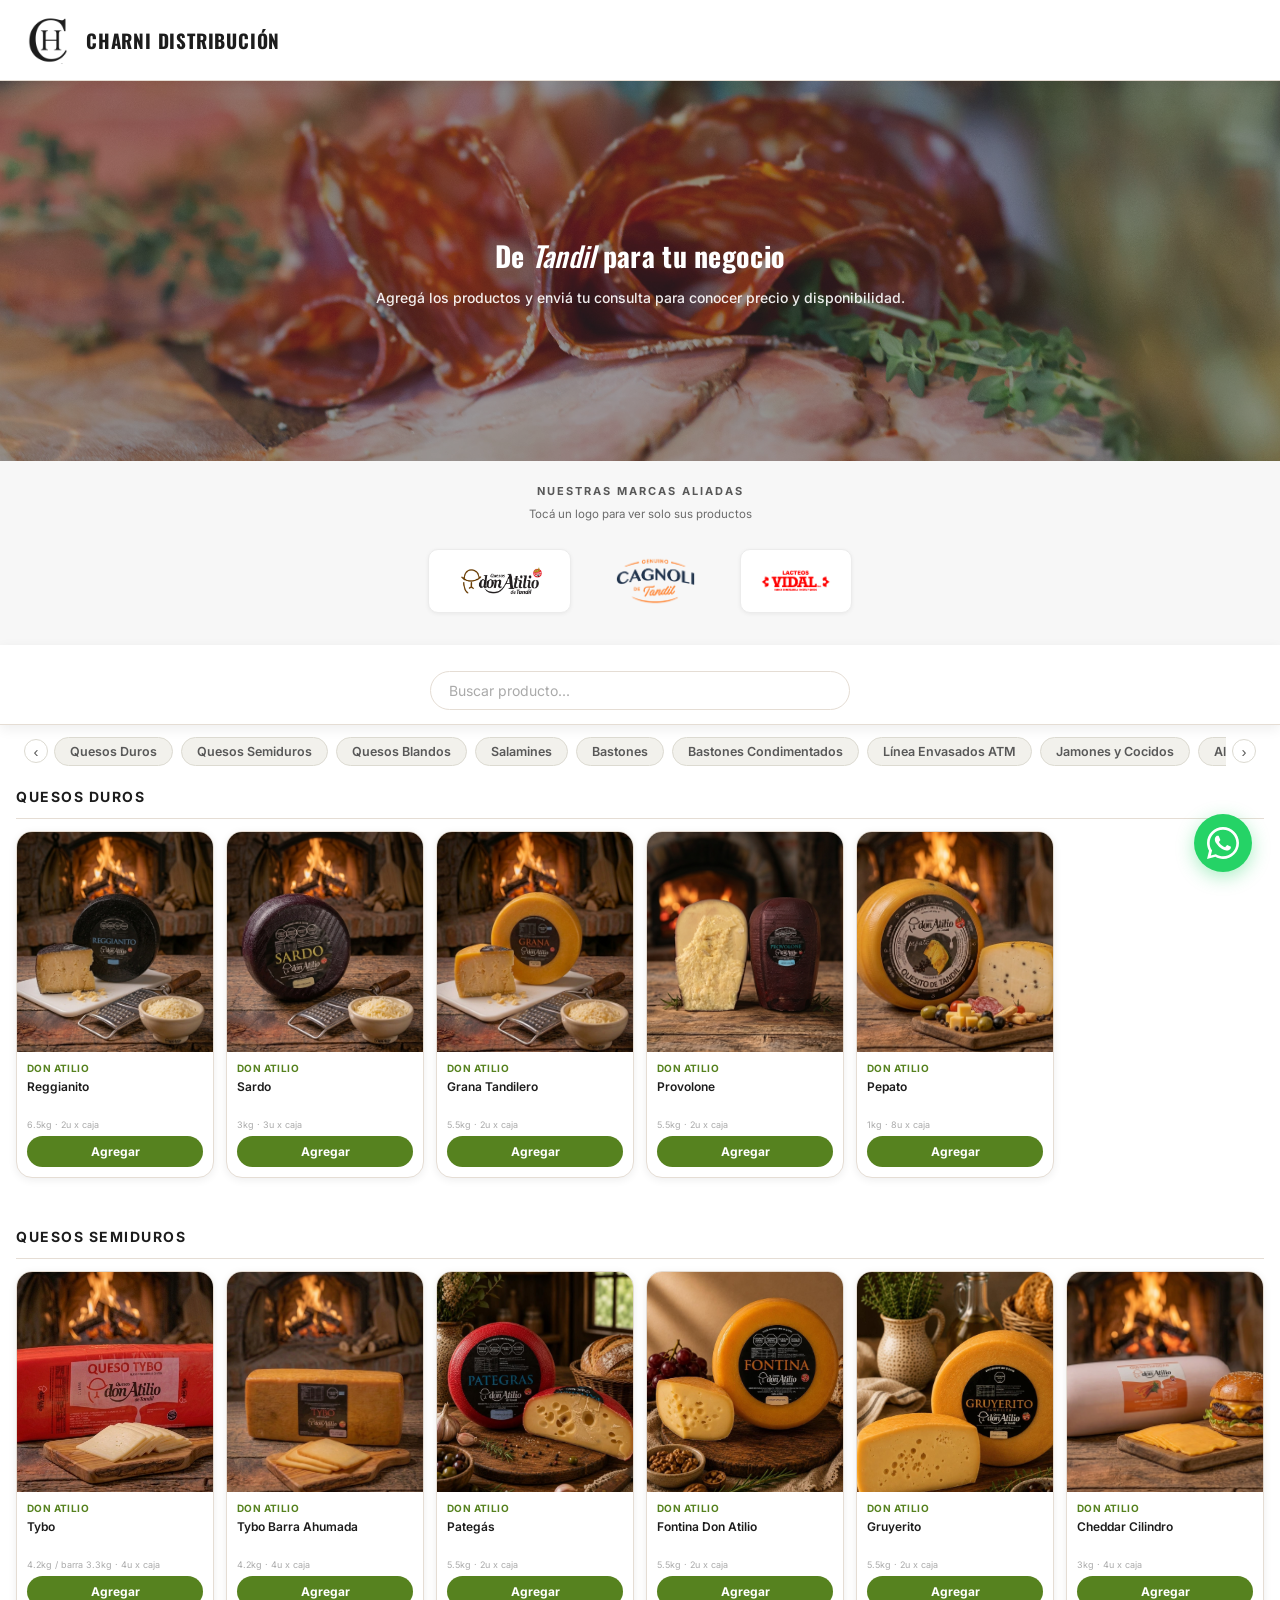
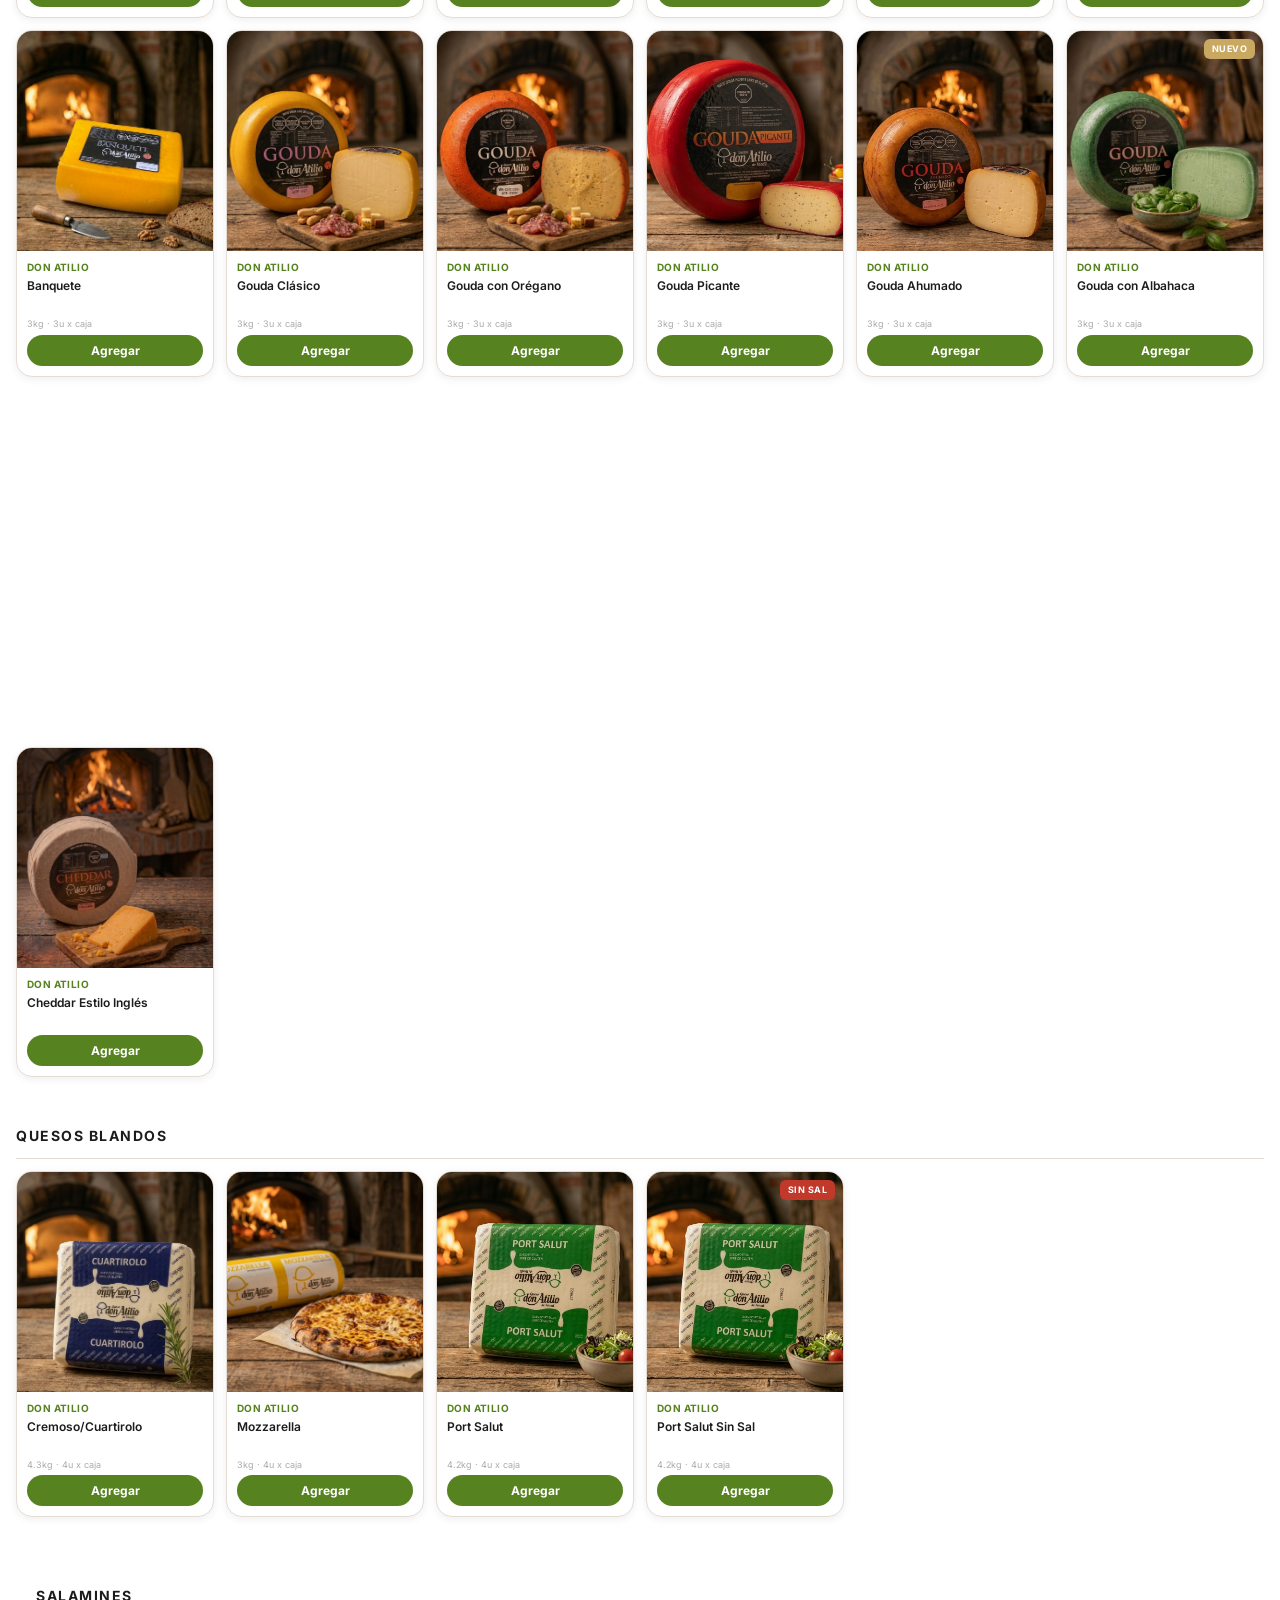
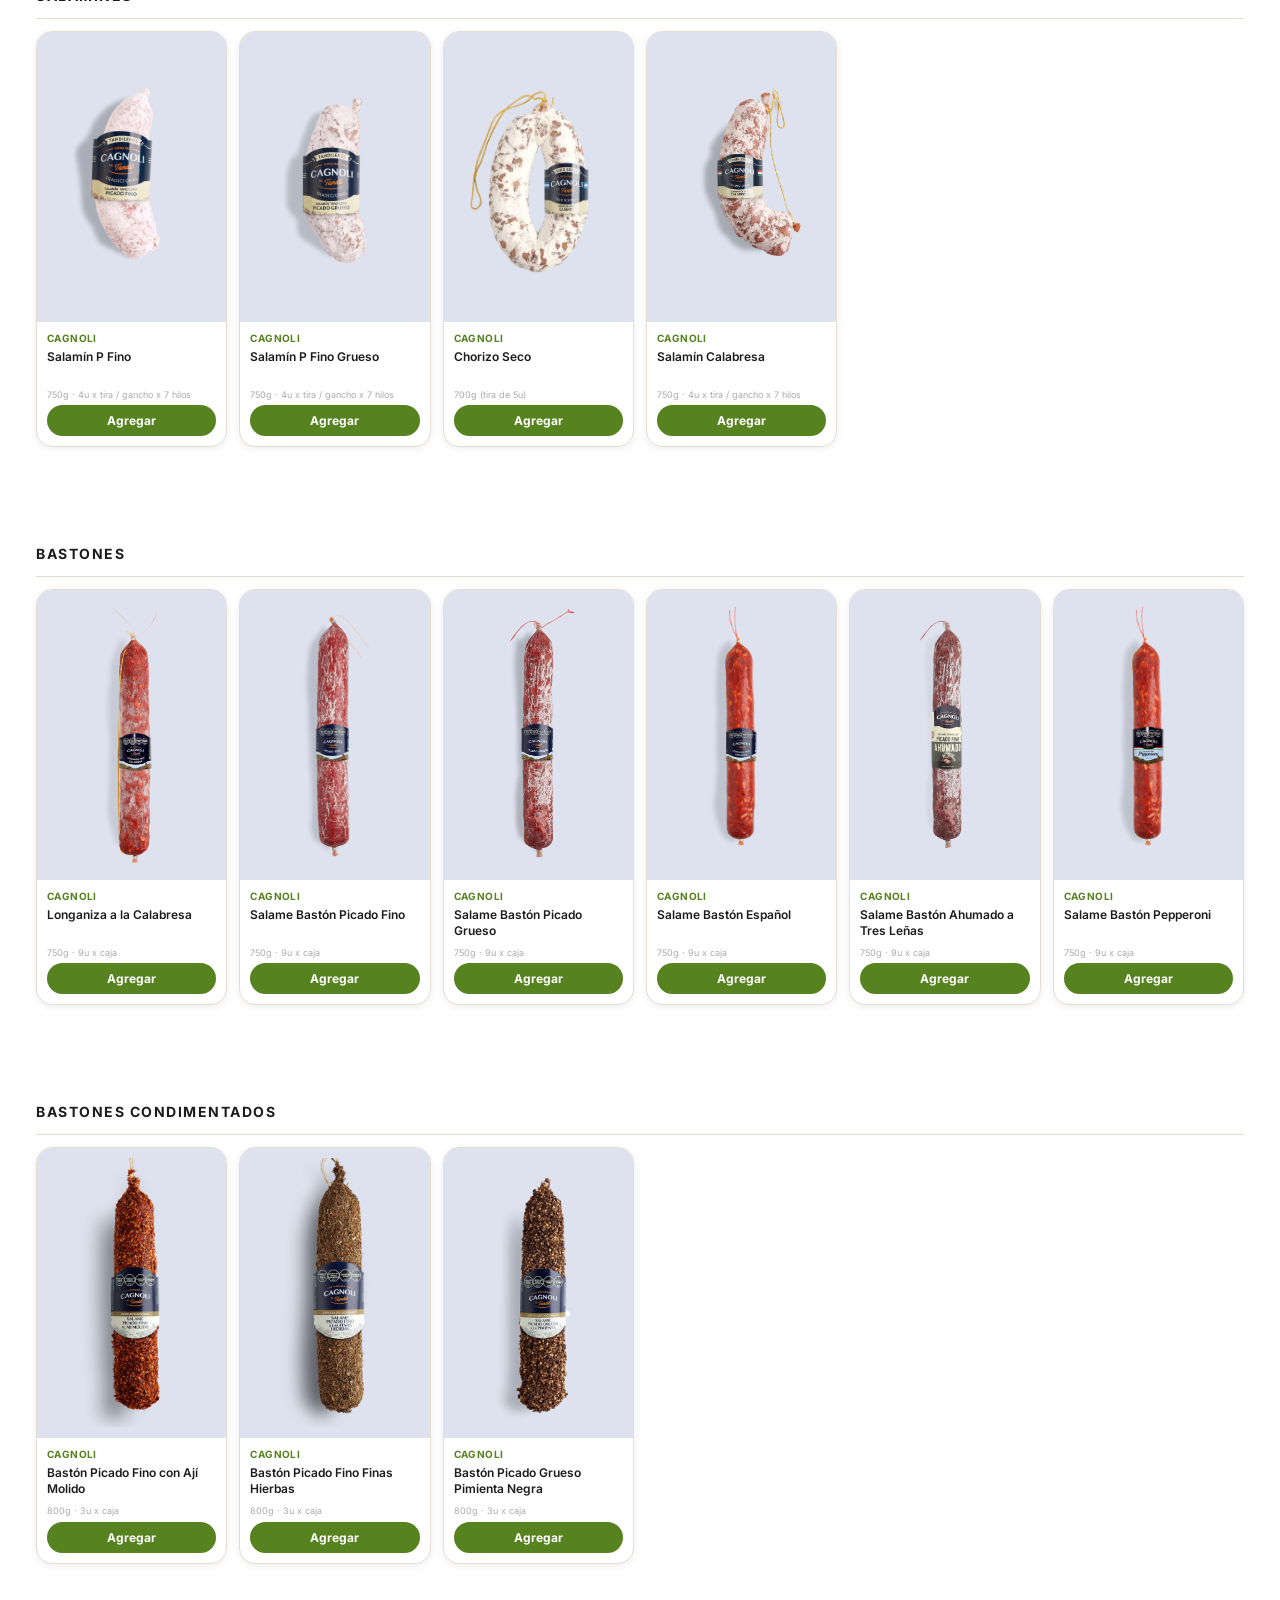
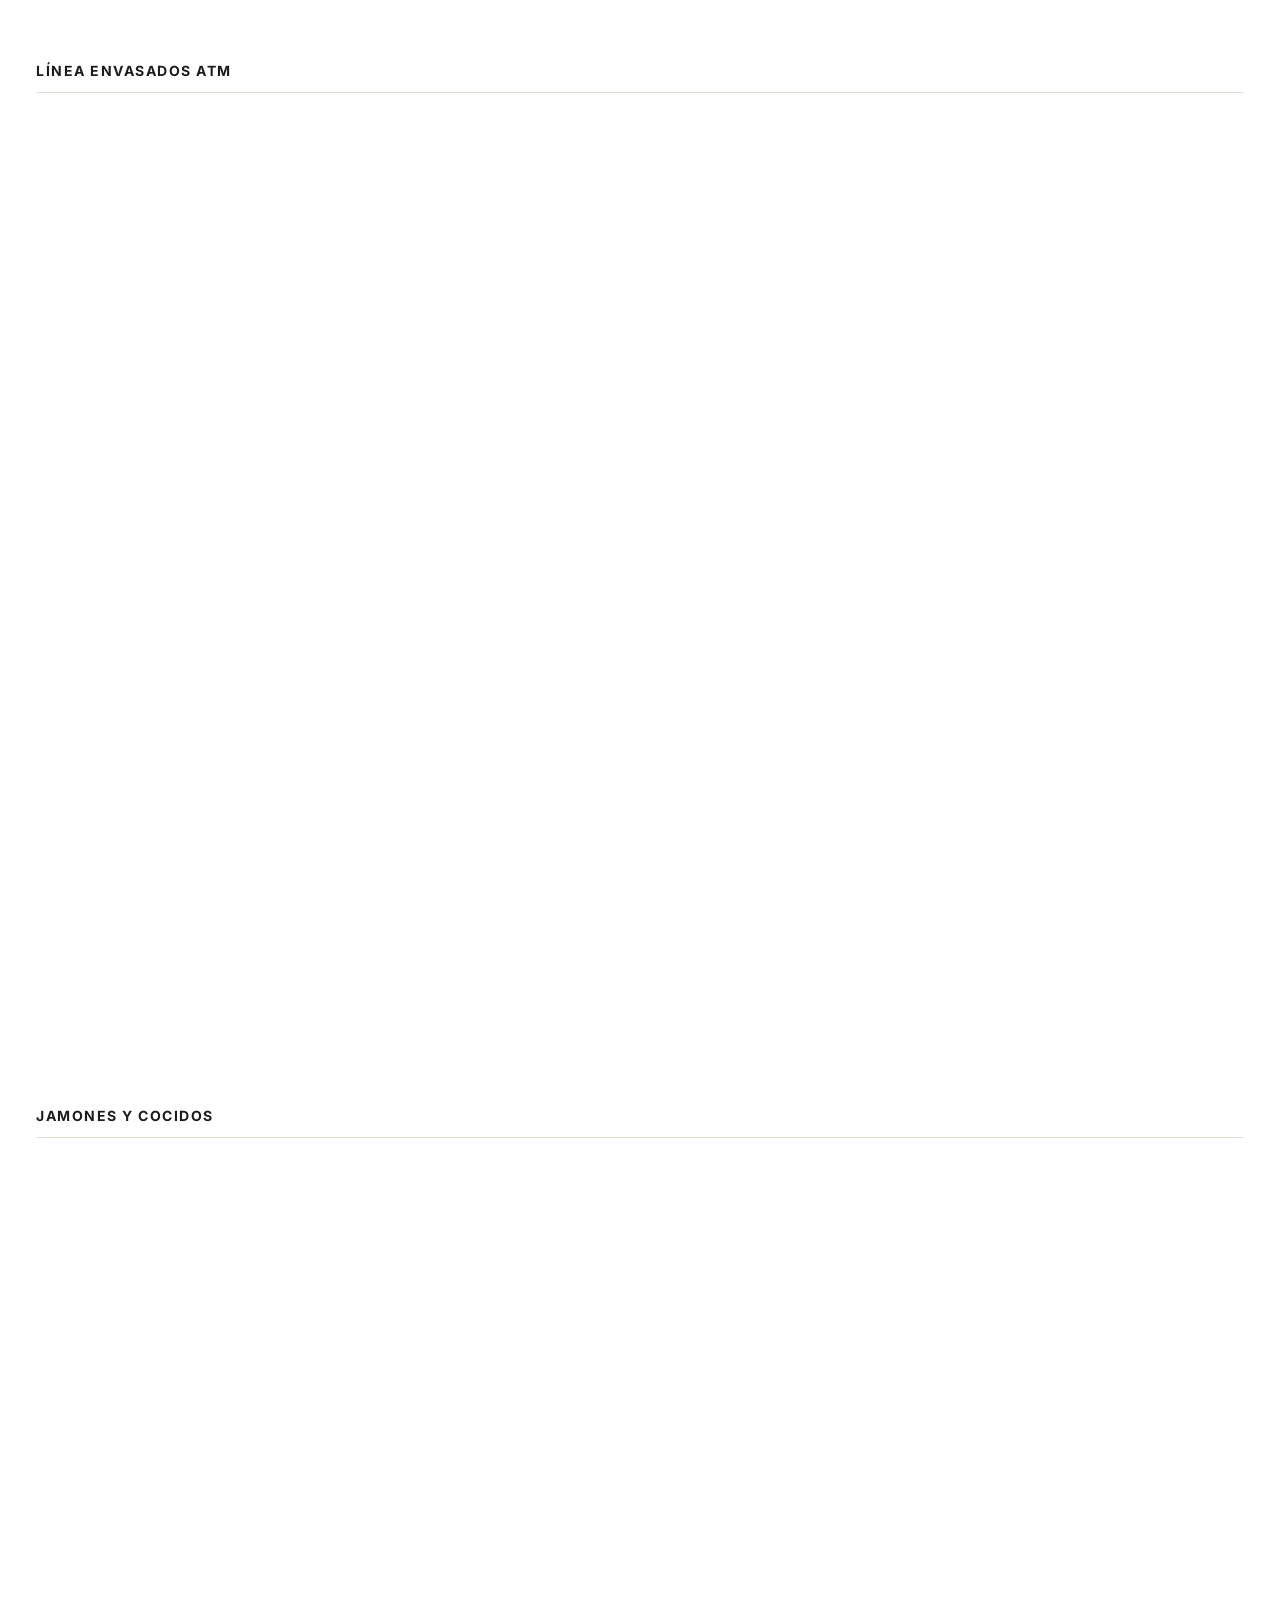
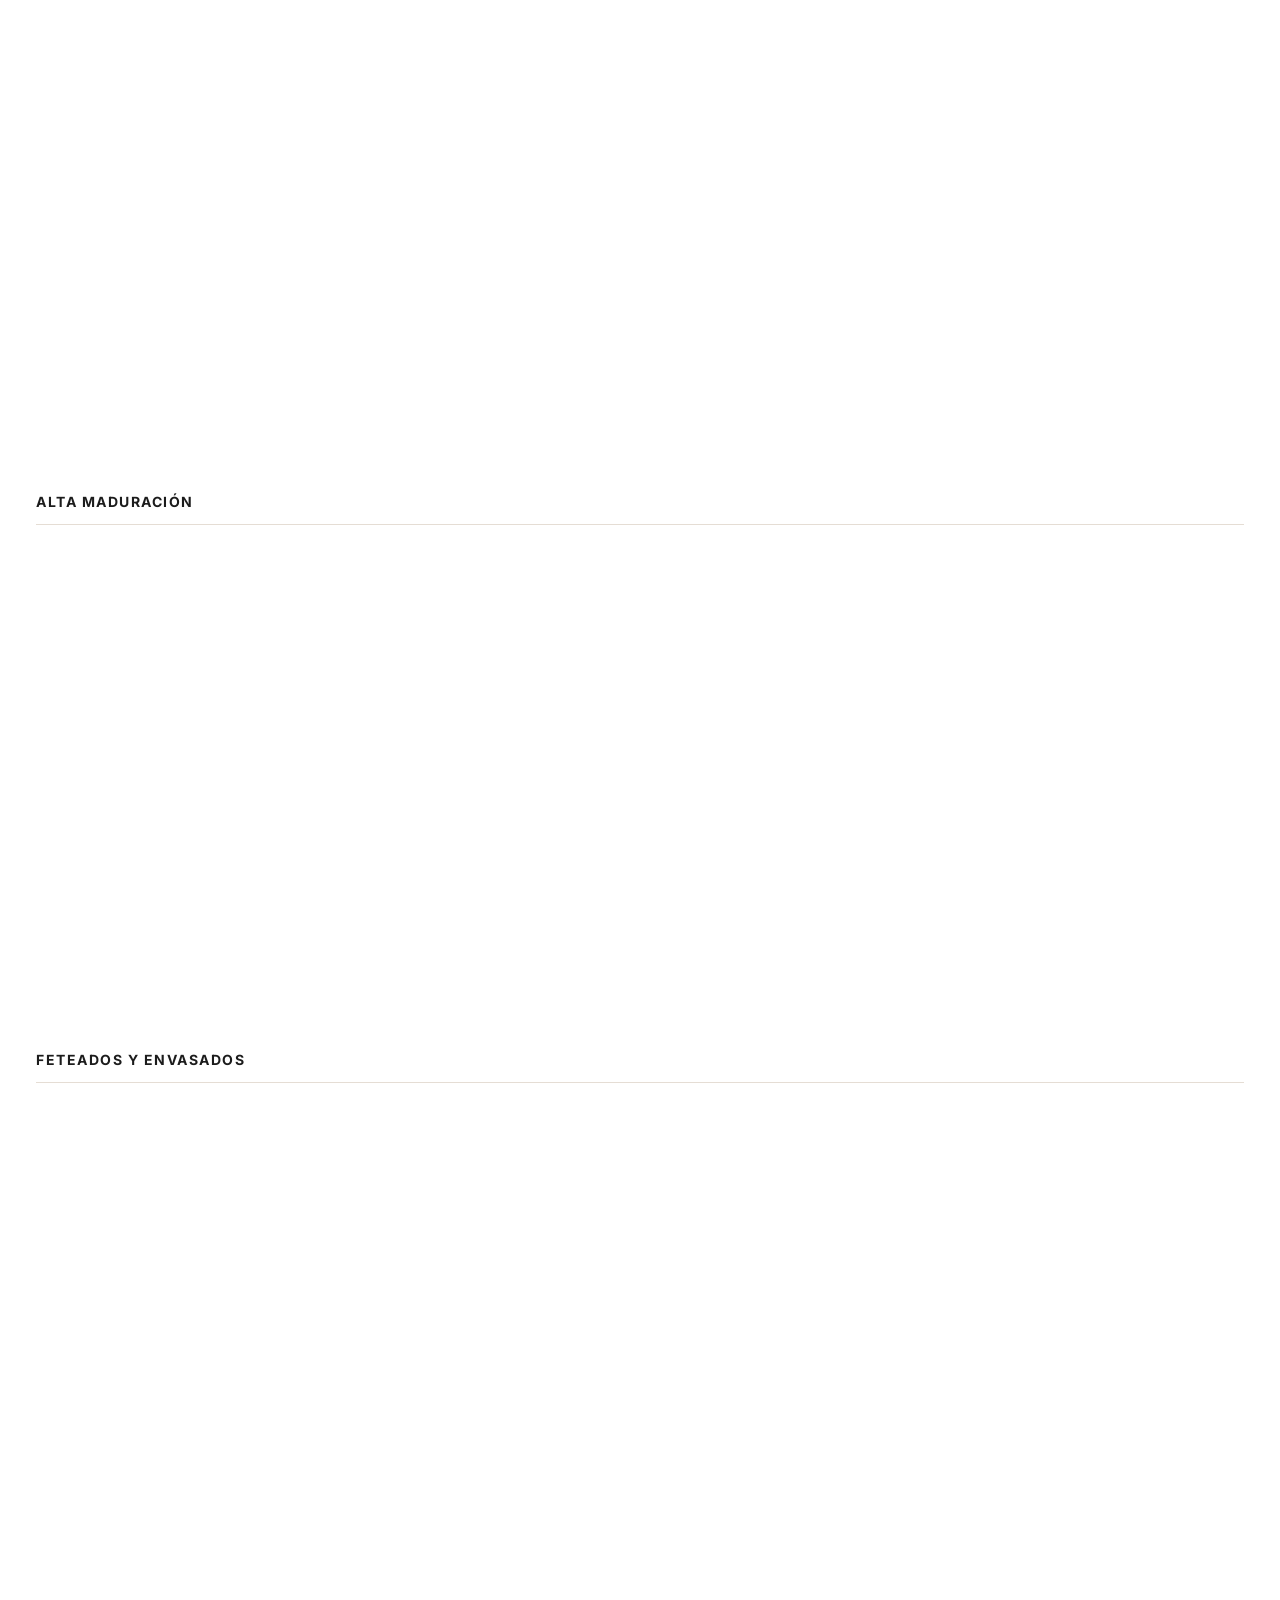
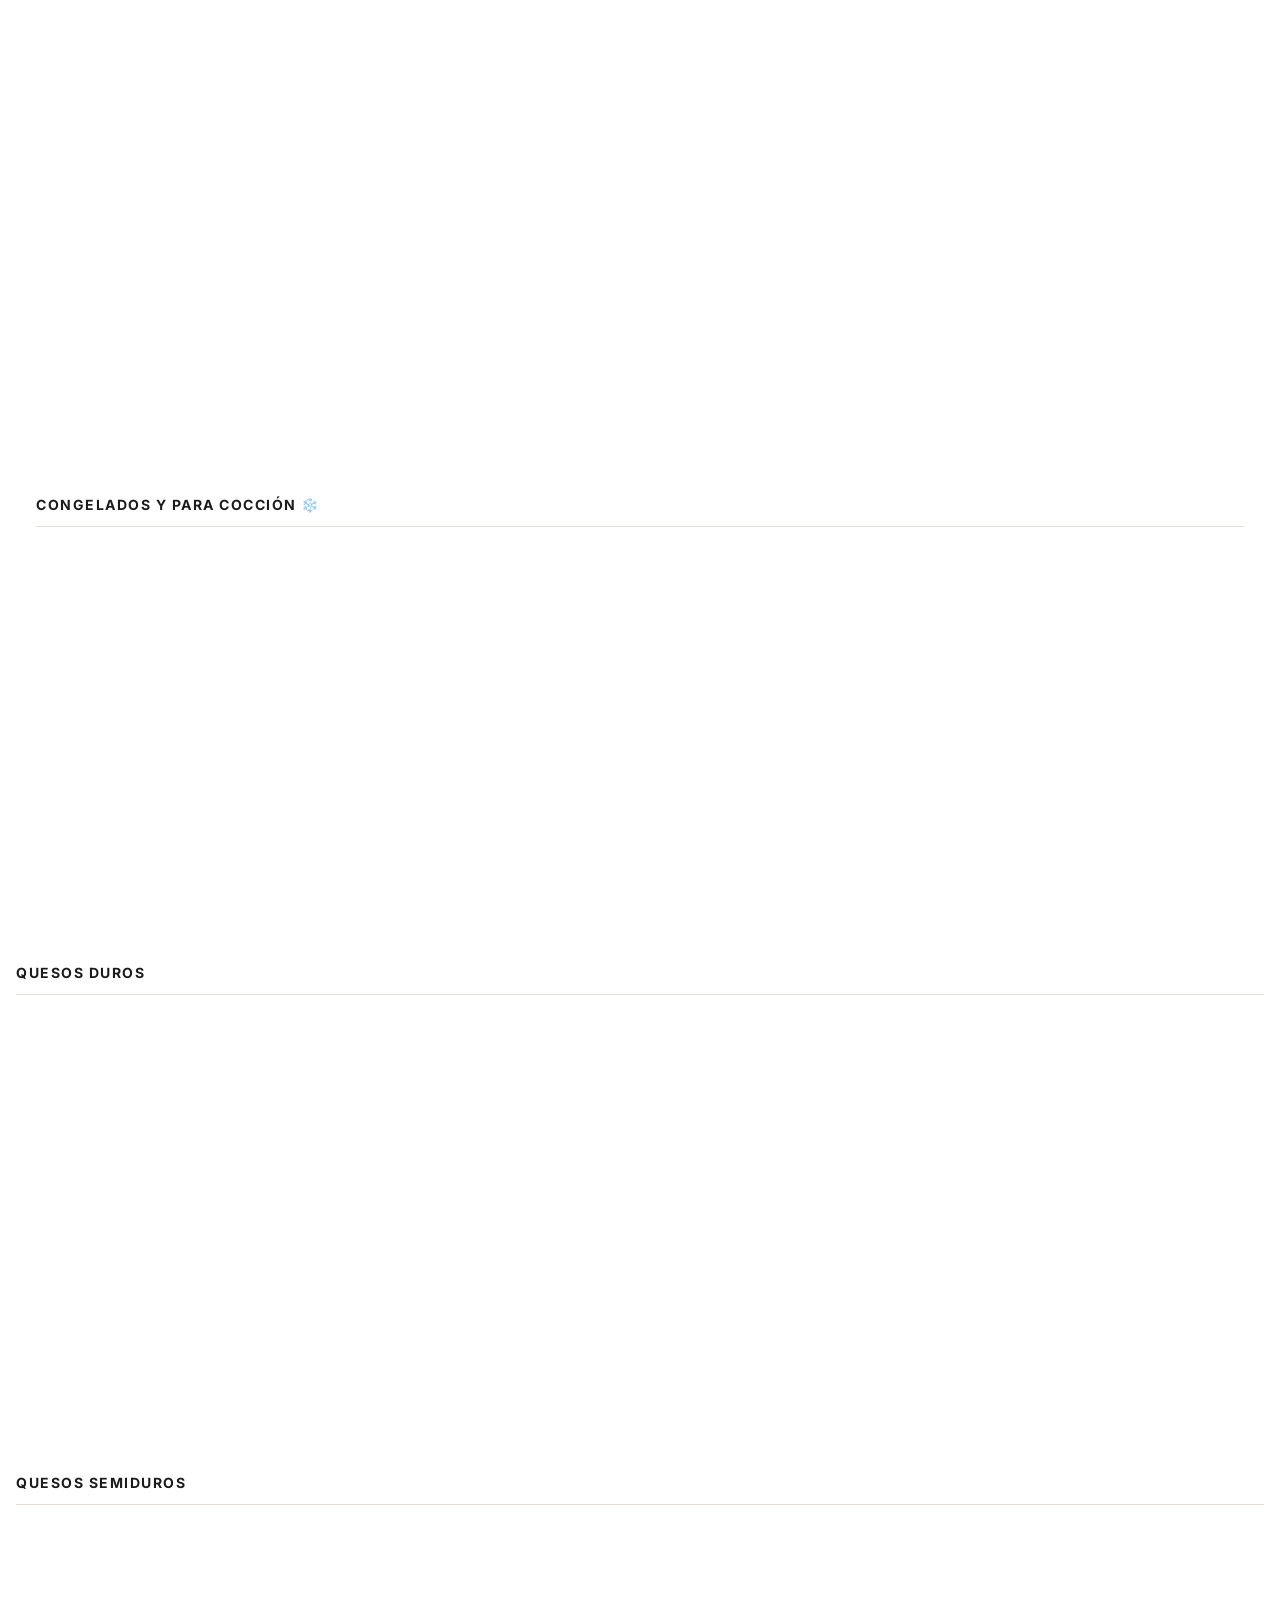
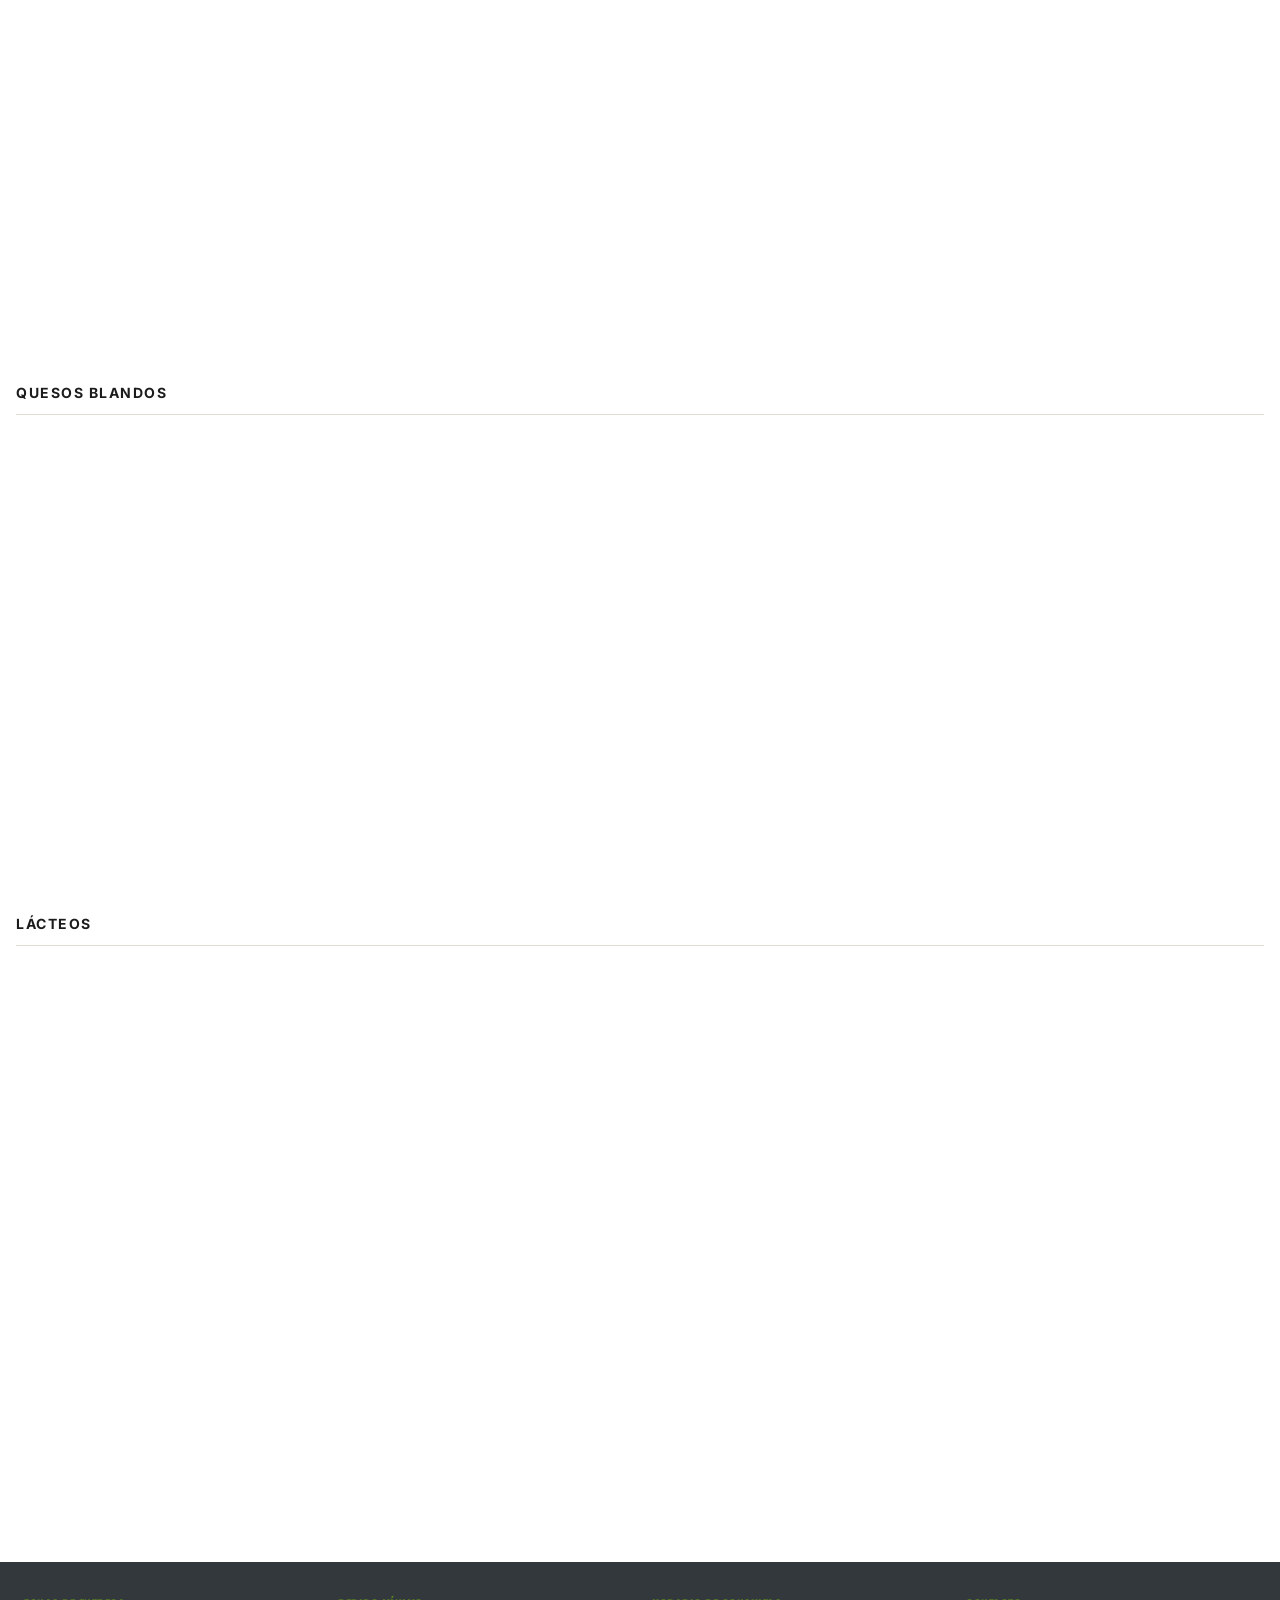
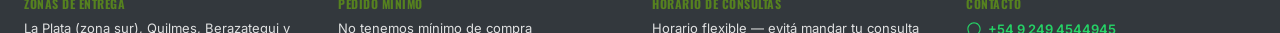
==== commit 5902e679: "Footer con zonas de entrega, horarios, WhatsApp clickeable y colchón para no taparse con la barra de" ====
--- a/catalogo_cagnoli.html
+++ b/catalogo_cagnoli.html
@@ -69,6 +69,29 @@
 </div>
 <main class="container" id="catalogo-main">
 </main>
+<footer class="site-footer">
+<div class="footer-inner">
+<div class="footer-col">
+<div class="footer-title">Zonas de entrega</div>
+<div class="footer-text">La Plata (zona sur), Quilmes, Berazategui y CABA</div>
+</div>
+<div class="footer-col">
+<div class="footer-title">Pedido mínimo</div>
+<div class="footer-text">No tenemos mínimo de compra</div>
+</div>
+<div class="footer-col">
+<div class="footer-title">Horario de consultas</div>
+<div class="footer-text">Horario flexible — evitá mandar tu consulta muy tarde</div>
+</div>
+<div class="footer-col">
+<div class="footer-title">Contacto</div>
+<a class="footer-wa-link" id="footerWaLink" href="#" target="_blank">
+<svg viewBox="0 0 24 24" width="16" height="16" fill="currentColor"><path d="M12 2C6.5 2 2 6.5 2 12c0 1.8.5 3.6 1.4 5.1L2 22l5-1.4c1.4.8 3.1 1.3 5 1.3 5.5 0 10-4.5 10-10S17.5 2 12 2zm0 18c-1.6 0-3.1-.4-4.4-1.2l-.3-.2-3 .8.8-2.9-.2-.3C4.2 15 3.7 13.6 3.7 12c0-4.6 3.7-8.3 8.3-8.3s8.3 3.7 8.3 8.3-3.7 8.3-8.3 8.3z"/></svg>
+<span id="footerWaText">Solo por WhatsApp</span>
+</a>
+</div>
+</div>
+</footer>
 <div class="modal" id="cartModal">
 <div class="modal-content">
 <div class="modal-header">
--- a/style.css
+++ b/style.css
@@ -990,4 +990,51 @@
   font-size:12.5px;
   cursor:pointer;
   flex-shrink:0;
-}+}
+
+.site-footer{
+  background:var(--gris-oscuro);
+  color:#fff;
+  padding:32px 24px 20px;
+  margin-top:40px;
+}
+.footer-inner{
+  max-width:1400px;margin:0 auto;
+  display:grid;
+  grid-template-columns:repeat(auto-fit, minmax(180px, 1fr));
+  gap:24px;
+}
+.footer-title{
+  font-family:'Oswald',sans-serif;
+  font-weight:700;
+  font-size:12px;
+  text-transform:uppercase;
+  letter-spacing:0.5px;
+  color:var(--verde);
+  margin-bottom:6px;
+}
+.footer-text{
+  font-size:13px;
+  color:rgba(255,255,255,0.85);
+  line-height:1.5;
+}
+.footer-updated{
+  max-width:1400px;margin:24px auto 0;
+  padding-top:16px;
+  border-top:1px solid rgba(255,255,255,0.12);
+  font-size:11px;
+  color:rgba(255,255,255,0.5);
+  text-align:center;
+}
+body.has-cart-footer .site-footer{
+  padding-bottom:96px;
+}
+
+.footer-wa-link{
+  display:inline-flex;align-items:center;gap:6px;
+  font-size:13px;
+  color:#25D366;
+  text-decoration:none;
+  font-weight:600;
+}
+.footer-wa-link:hover{text-decoration:underline}
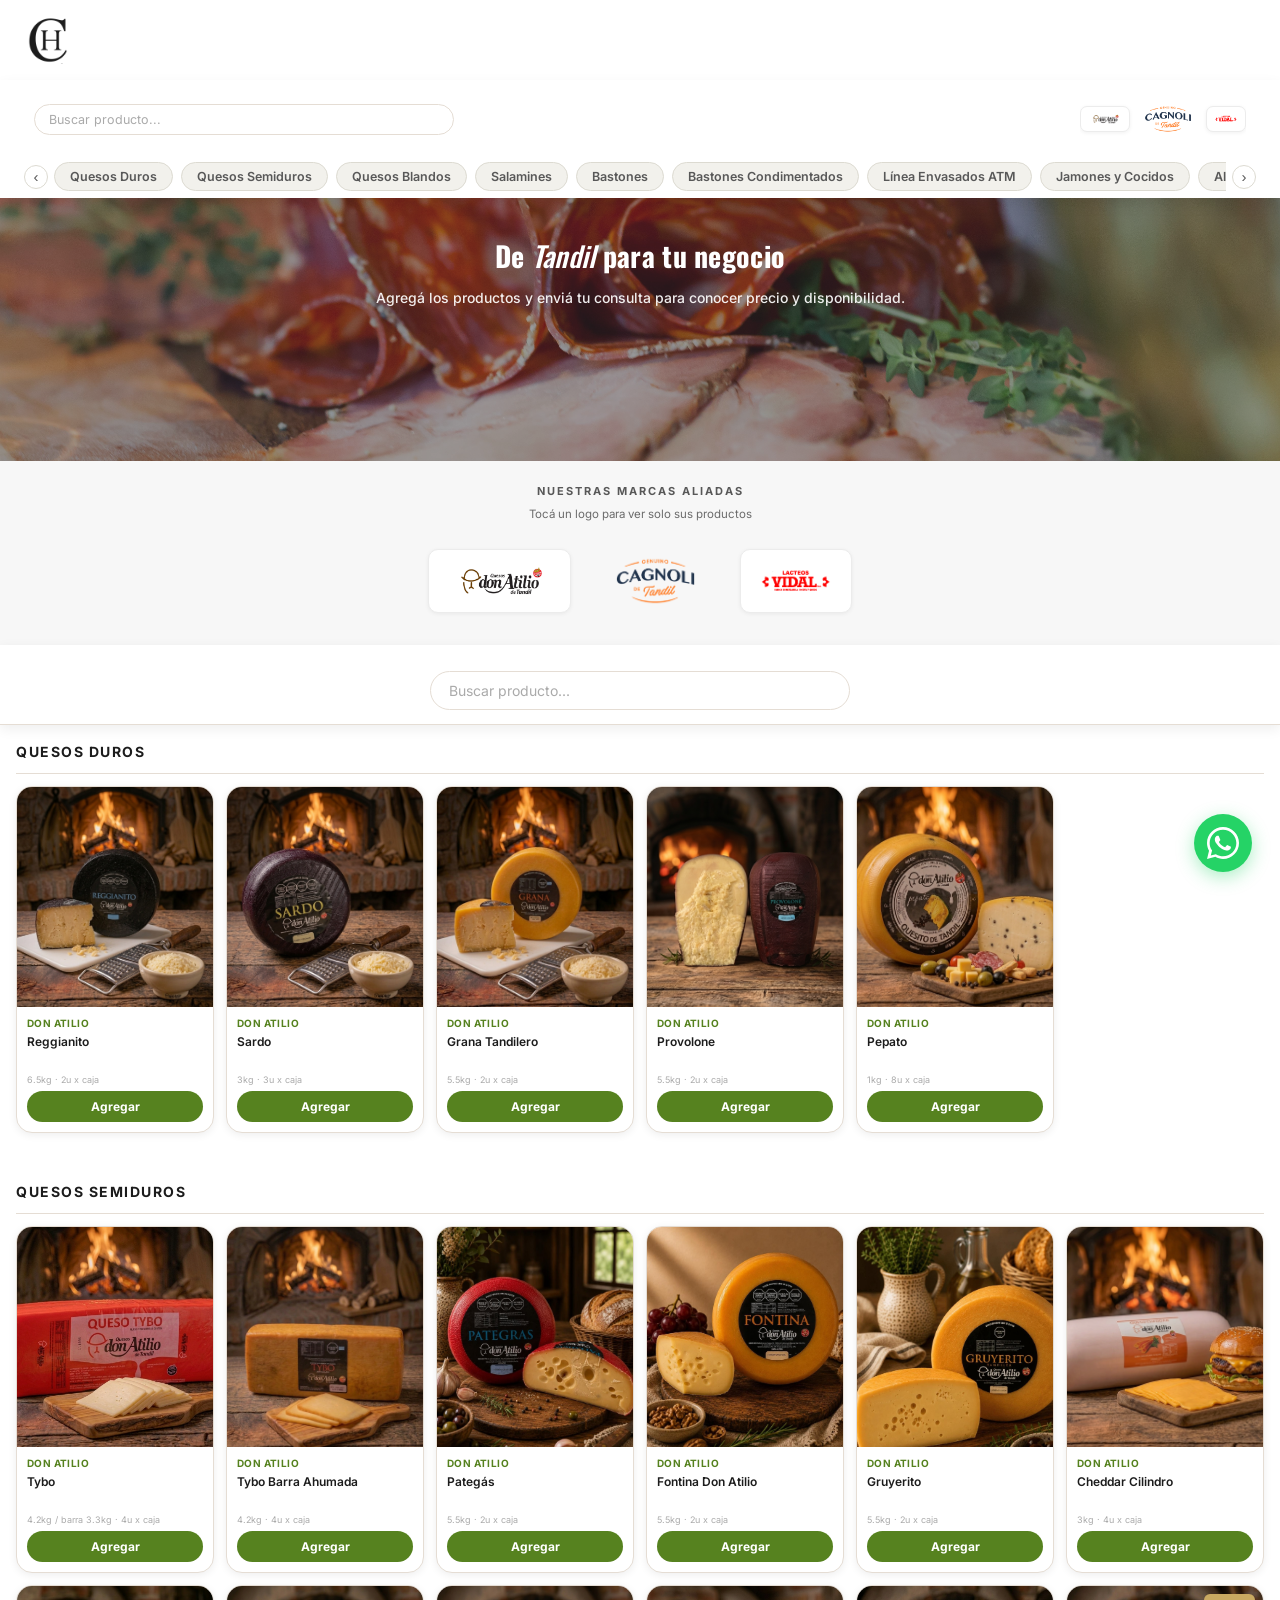
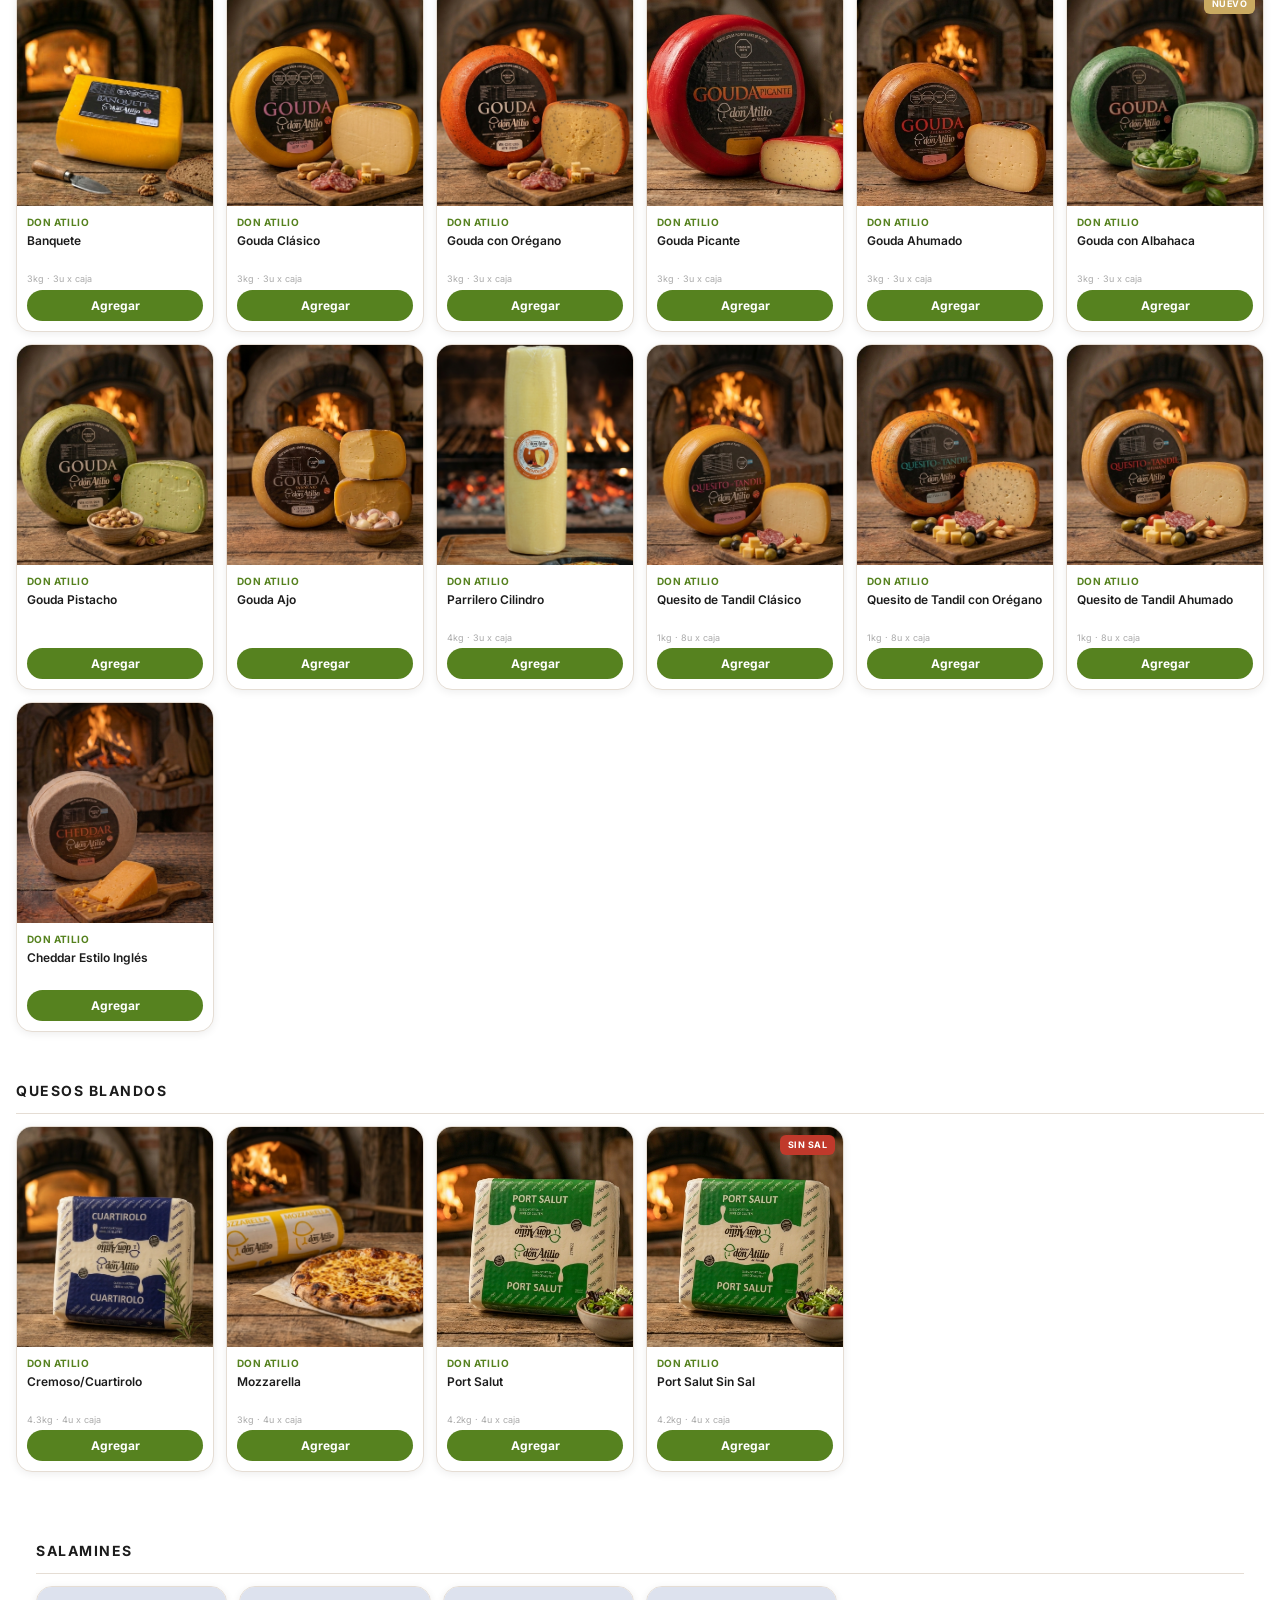
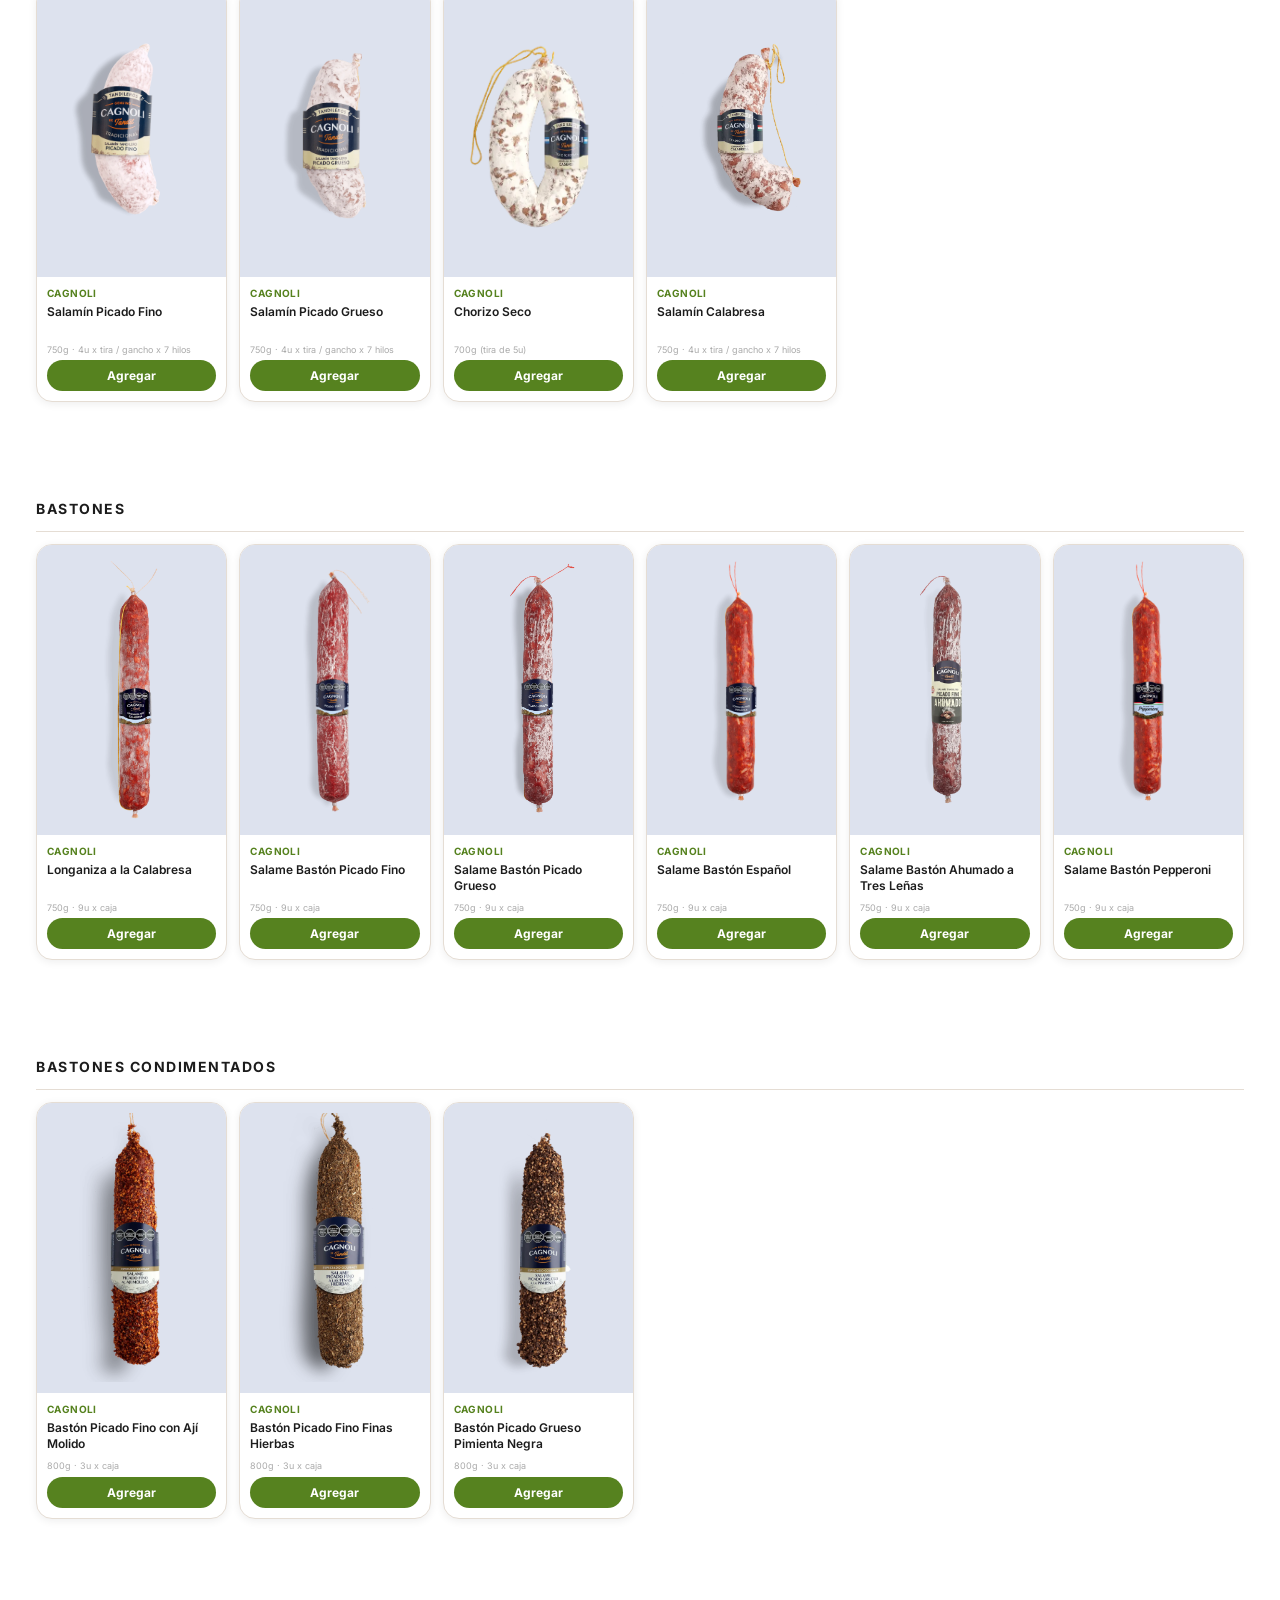
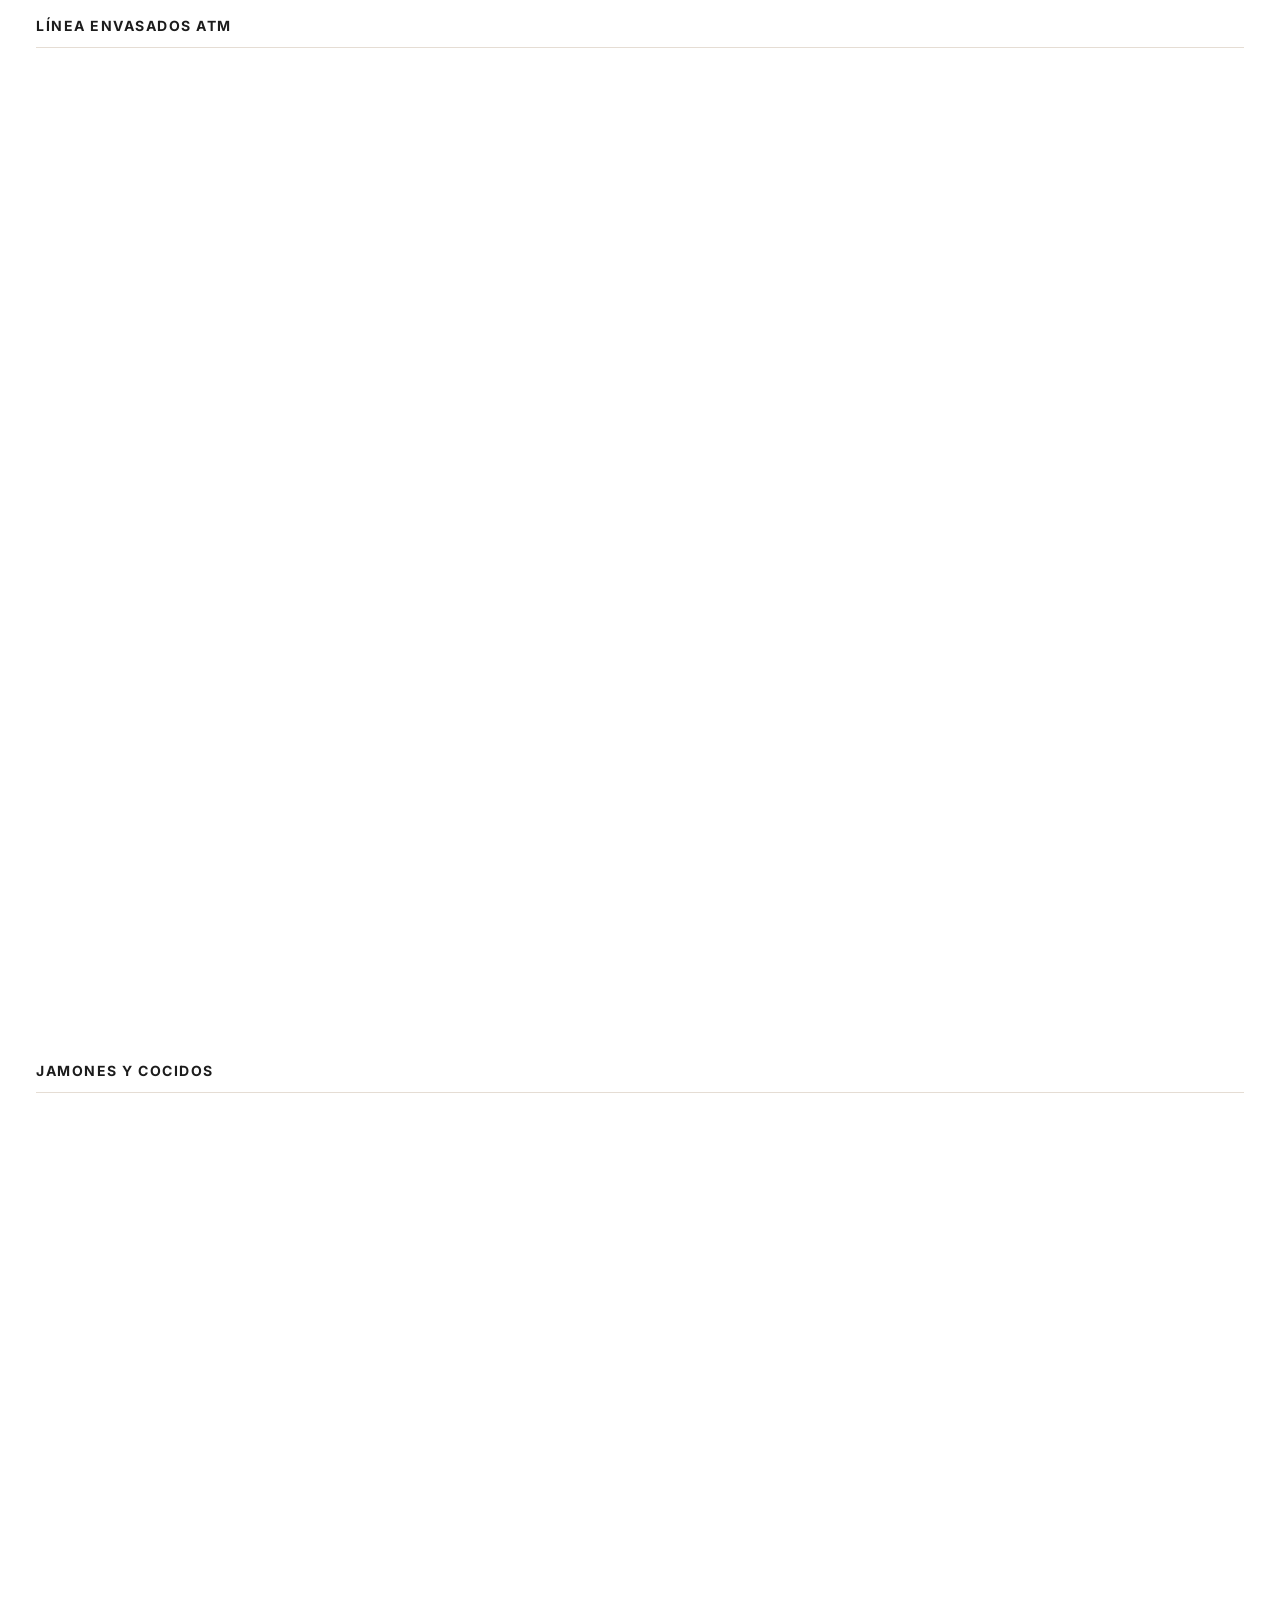
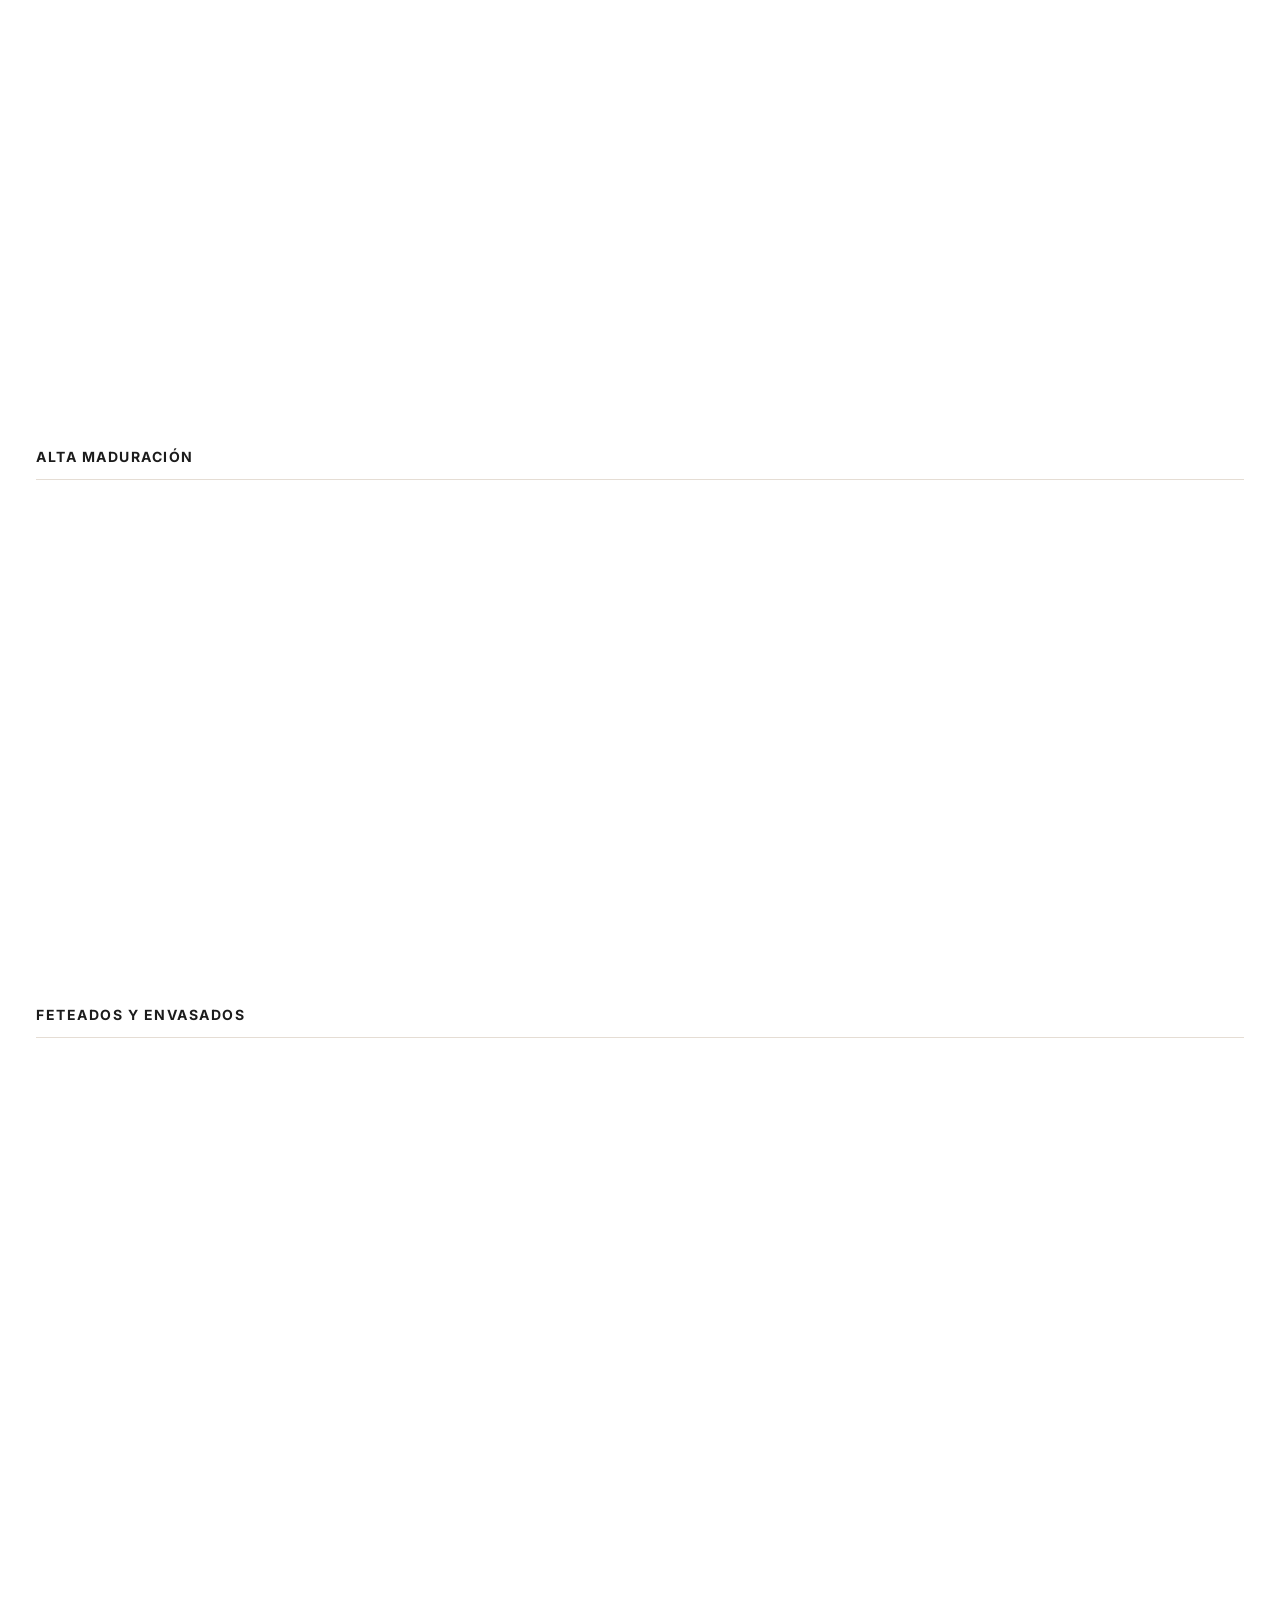
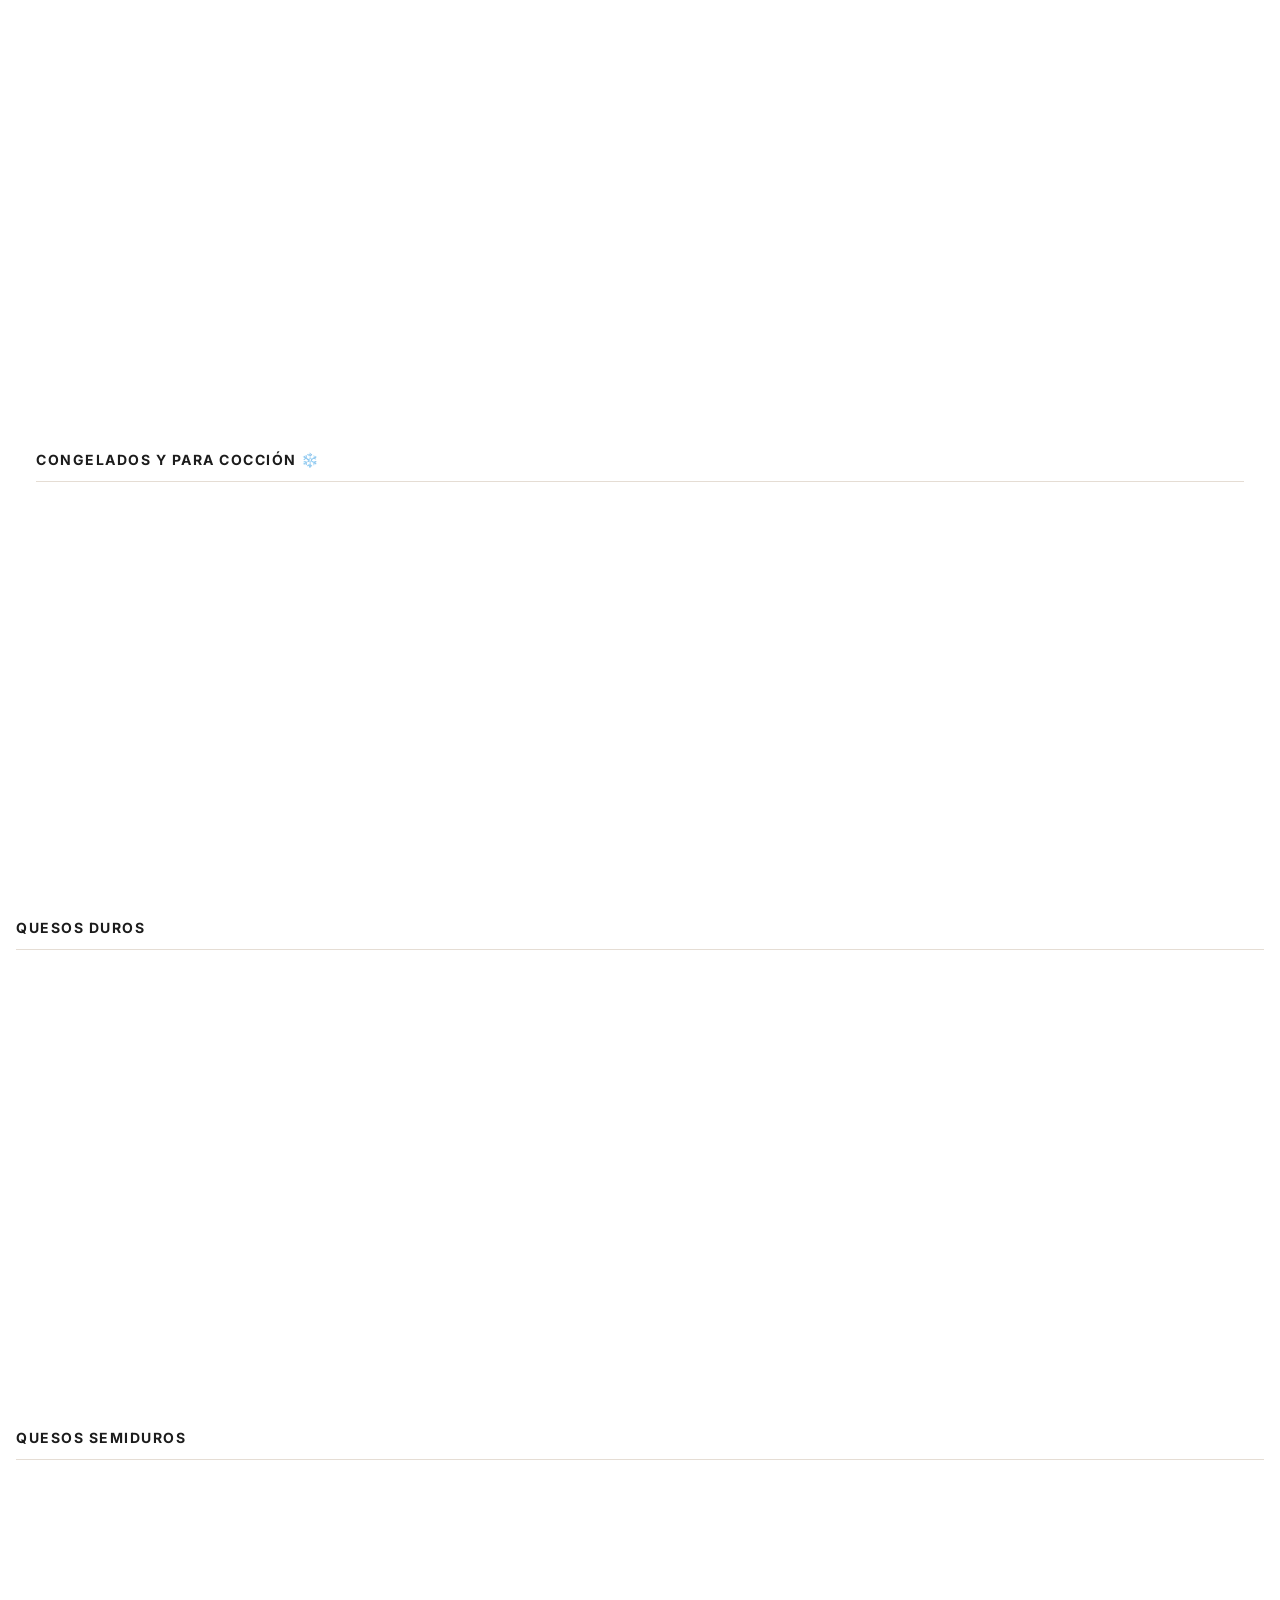
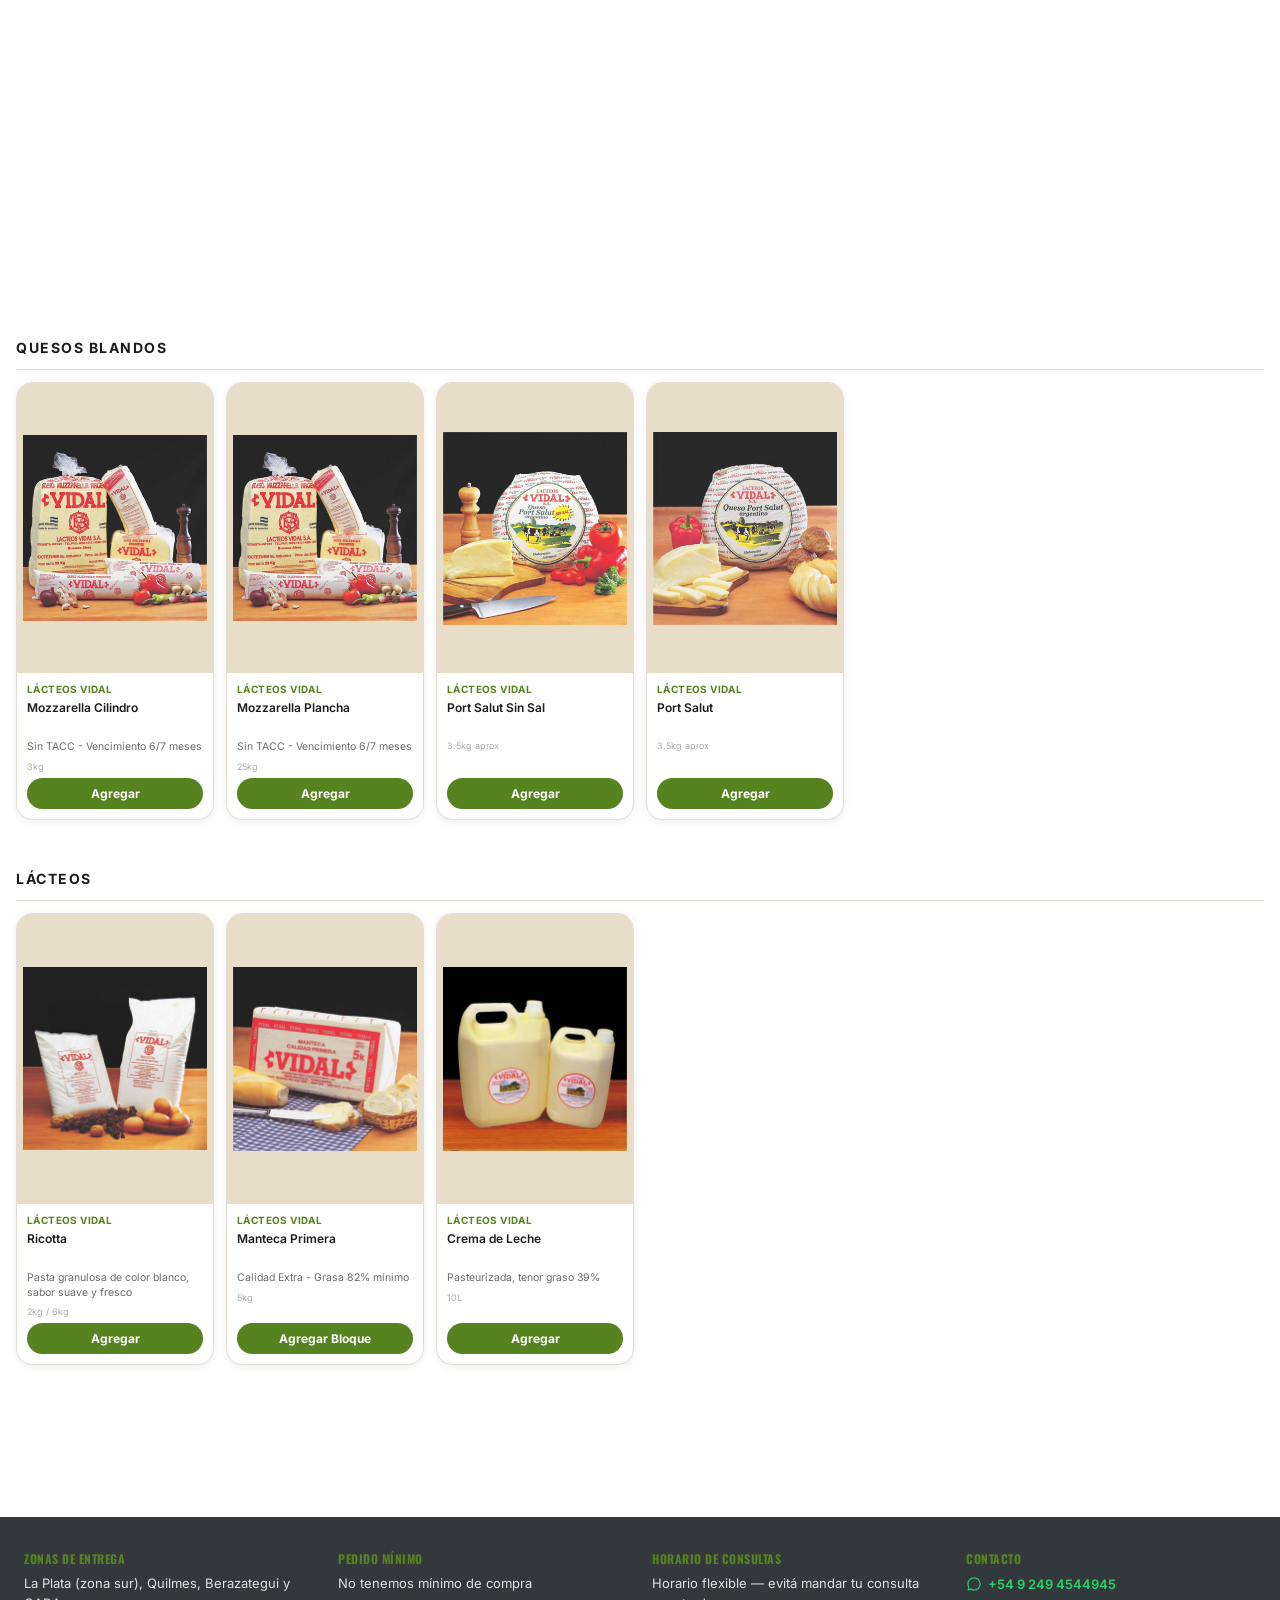
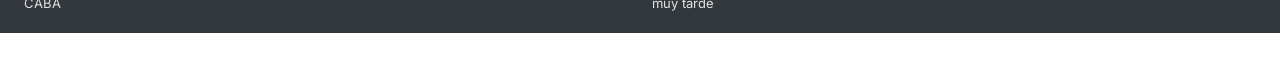
==== commit 591bd19a: "Modal de consulta: marca por producto, paginado de a 5, header fijo al scrollear, botones bien redon" ====
--- a/catalogo_cagnoli.html
+++ b/catalogo_cagnoli.html
@@ -95,15 +95,17 @@
 <div class="modal" id="cartModal">
 <div class="modal-content">
 <div class="modal-header">
-<h3>🛒 Mi Consulta</h3>
+<h3>Mi Consulta</h3>
 <button class="close-btn" onclick="closeCart()">&times;</button>
 </div>
+<div class="modal-body">
 <div class="cart-notice">📩 Esto no confirma tu pedido: al enviarlo por WhatsApp, iniciás el contacto directo con tu vendedor para coordinar precio y disponibilidad.</div>
 <div id="cartItems"></div>
 <div id="cartSubtotal"></div>
 <div class="cart-actions" id="cartActions" style="display:none">
 <button class="btn-send" onclick="sendWhatsApp()">📱 Enviar por WhatsApp</button>
 <button class="btn-clear" onclick="clearCart()">🗑️ Vaciar</button>
+</div>
 </div>
 </div>
 </div>
--- a/style.css
+++ b/style.css
@@ -297,17 +297,25 @@
 .modal.show{display:flex}
 .modal-content{
   background:var(--fondo-alt);
-  padding:32px;
+  padding:0;
   border-radius:20px;
   max-width:580px;width:90%;
-  max-height:80vh;overflow-y:auto;
+  max-height:80vh;
   box-shadow:0 20px 60px rgba(0,0,0,0.18);
   border:1px solid var(--borde-sutil);
+  display:flex;
+  flex-direction:column;
+  overflow:hidden;
 }
 .modal-header{
   display:flex;justify-content:space-between;align-items:center;
-  margin-bottom:22px;padding-bottom:16px;
+  padding:24px 32px 16px;
   border-bottom:1px solid var(--borde-sutil);
+  flex-shrink:0;
+}
+.modal-body{
+  padding:16px 32px 32px;
+  overflow-y:auto;
 }
 .modal-header h3{
   font-family:'Oswald',sans-serif;
@@ -350,8 +358,12 @@
   background:none;
   color:var(--bordo);
   border:1.5px solid var(--bordo);
-  padding:5px 13px;border-radius:18px;
+  width:28px;height:28px;
+  padding:0;
+  border-radius:50%;
   cursor:pointer;font-size:12px;font-weight:600;
+  display:flex;align-items:center;justify-content:center;
+  flex-shrink:0;
   transition:all 0.2s;
 }
 .cart-item-remove:hover{background:var(--bordo);color:#fff}
@@ -362,7 +374,7 @@
 .cart-actions{margin-top:18px;display:flex;gap:10px}
 .btn-send{
   background:#25D366;color:#fff;
-  padding:14px;border:none;border-radius:28px;
+  padding:14px;border:none;border-radius:999px;
   cursor:pointer;
   font-family:'Oswald',sans-serif;
   text-transform:uppercase;letter-spacing:0.4px;
@@ -375,7 +387,7 @@
   background:var(--fondo);
   color:var(--bordo);
   border:1.5px solid var(--bordo);
-  padding:14px 22px;border-radius:28px;
+  padding:14px 22px;border-radius:999px;
   cursor:pointer;
   font-family:'Inter',sans-serif;
   font-weight:600;transition:all 0.22s;
@@ -402,6 +414,7 @@
 @media(max-width:768px){
   .hero{height:260px}
   .logo-text h1{font-size:15px}
+  .btn-send{font-size:12px;letter-spacing:0.2px;padding:13px 8px}
   .marcas-row{
     flex-wrap:nowrap;
     overflow-x:auto;
@@ -1037,4 +1050,28 @@
   text-decoration:none;
   font-weight:600;
 }
-.footer-wa-link:hover{text-decoration:underline}+.footer-wa-link:hover{text-decoration:underline}
+.cart-item-marca{
+  font-size:9px;
+  font-weight:700;
+  color:var(--verde);
+  text-transform:uppercase;
+  letter-spacing:0.4px;
+  margin-bottom:2px;
+}
+
+.cart-load-more{
+  width:100%;
+  background:#F2F1EC;
+  border:1px dashed #DCDAD1;
+  color:var(--verde-oscuro);
+  padding:12px;
+  border-radius:10px;
+  font-family:'Inter',sans-serif;
+  font-weight:600;
+  font-size:13px;
+  cursor:pointer;
+  margin-bottom:9px;
+  transition:all 0.2s;
+}
+.cart-load-more:hover{background:#e5e3da}
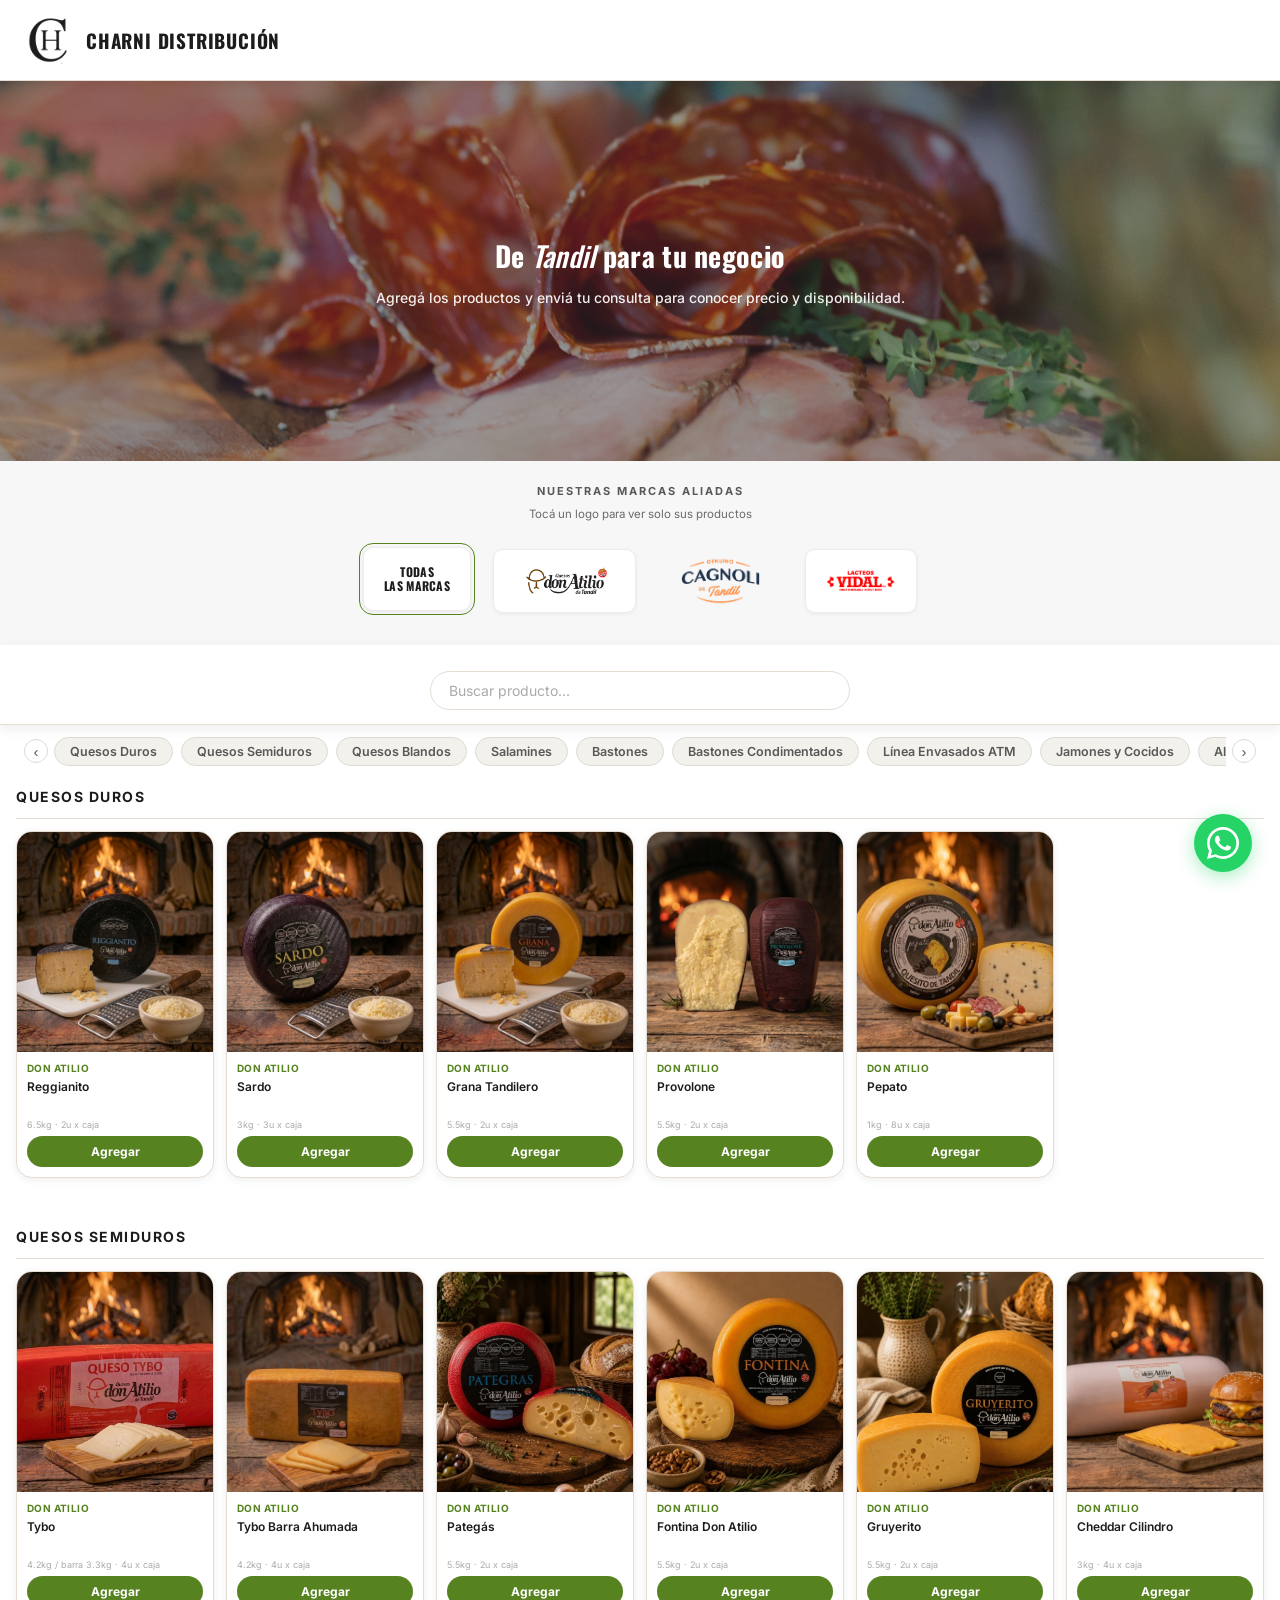
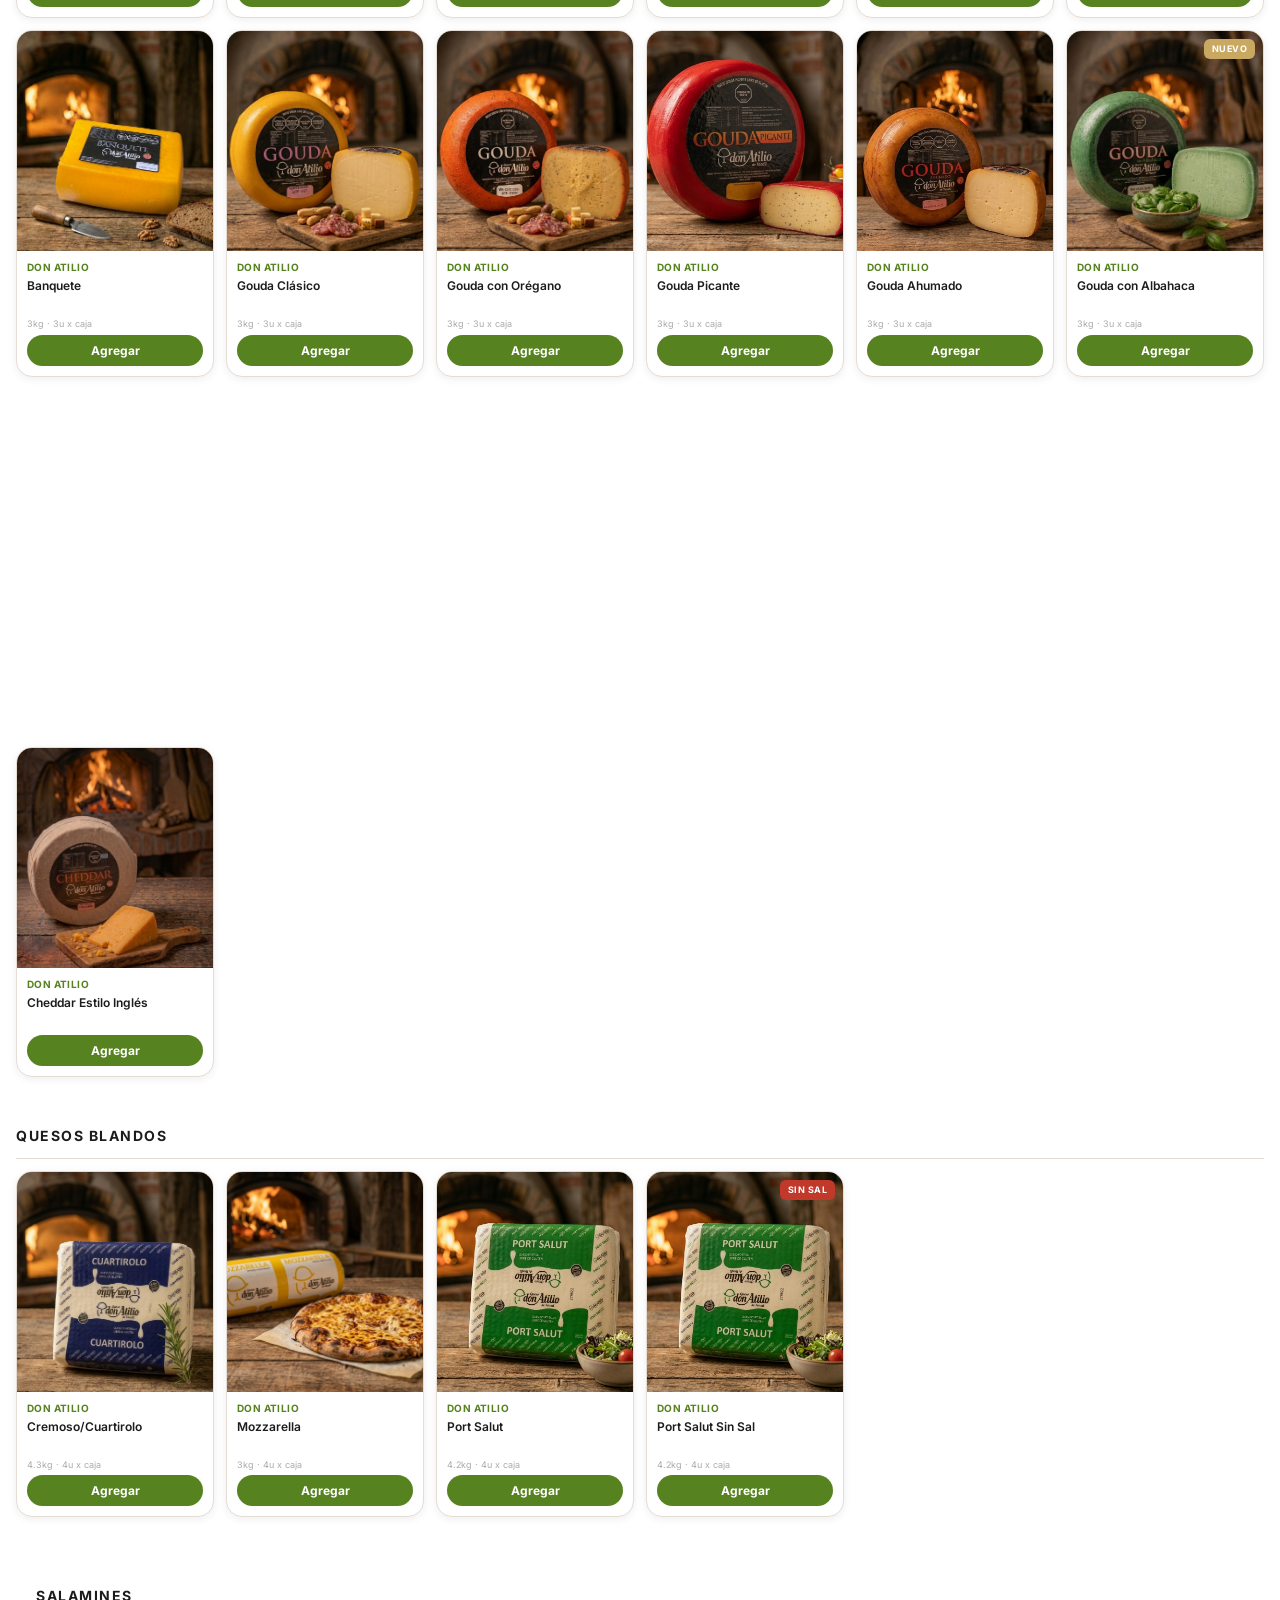
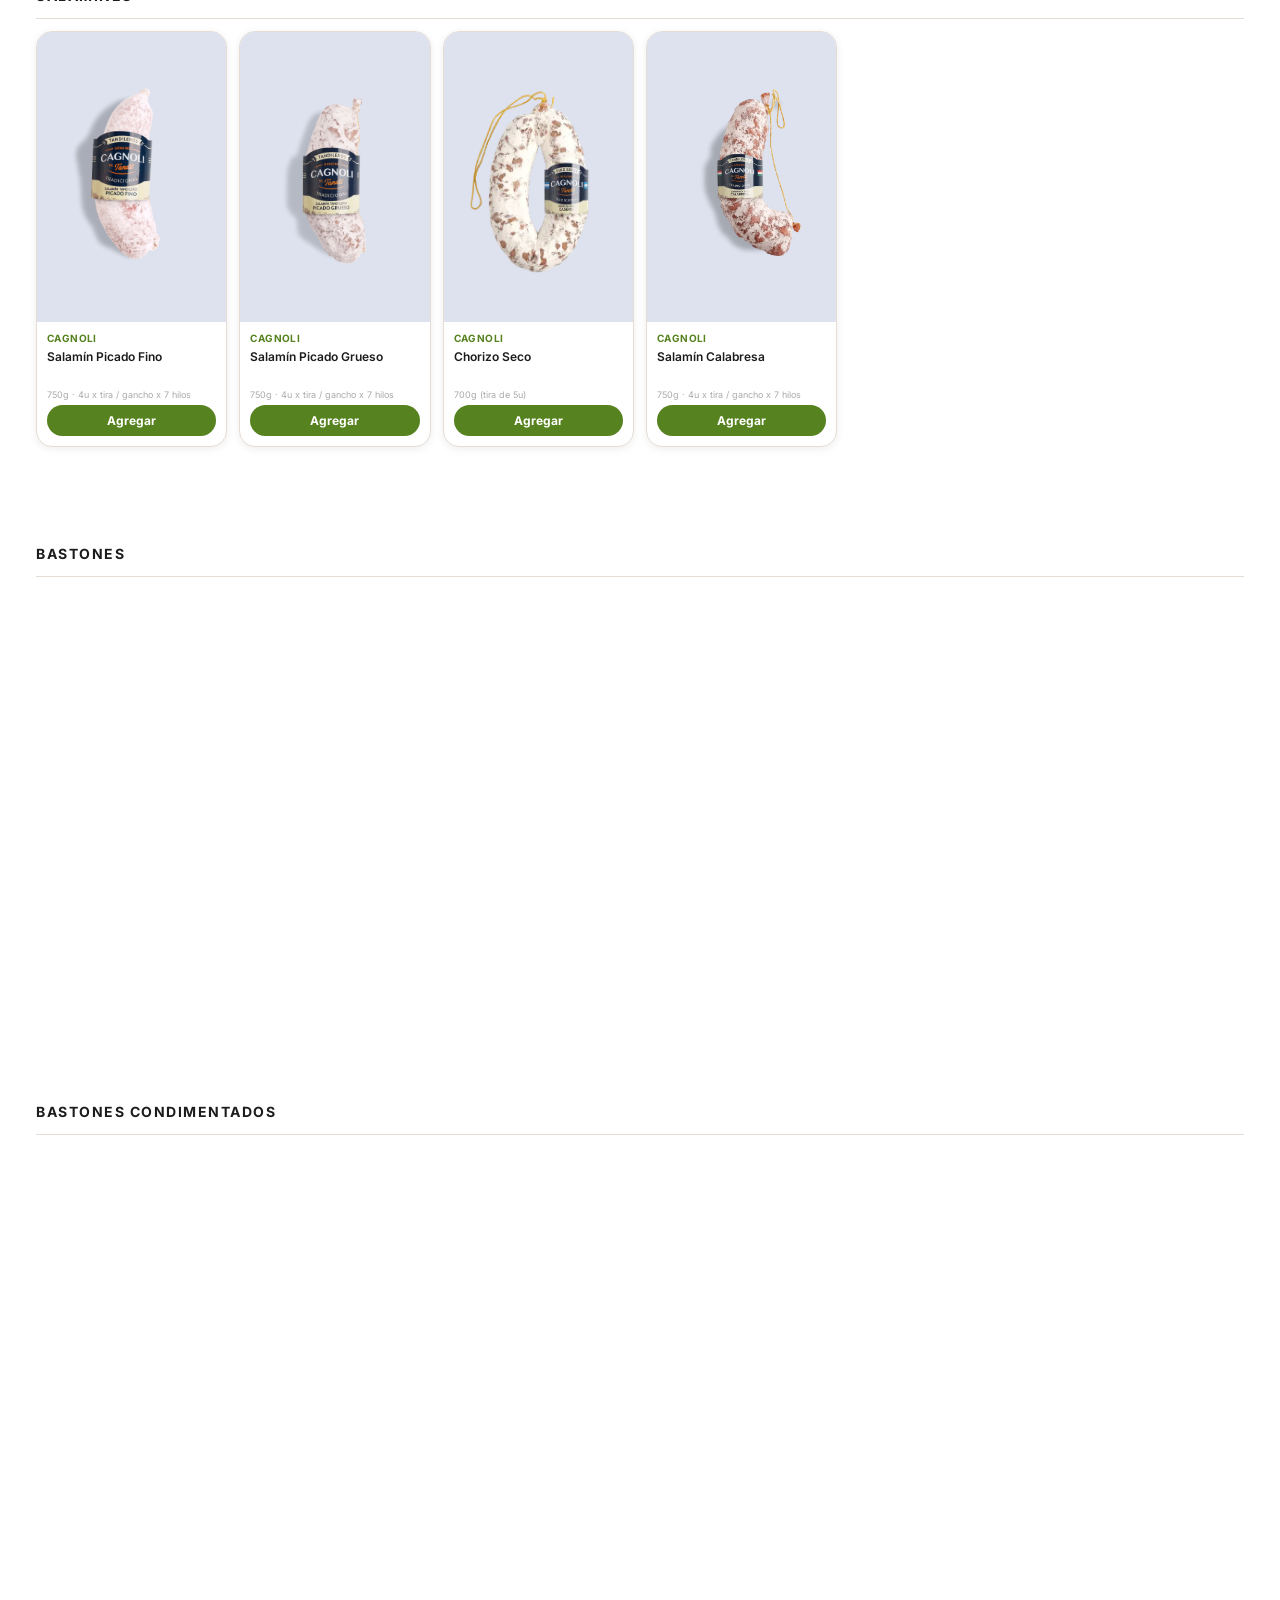
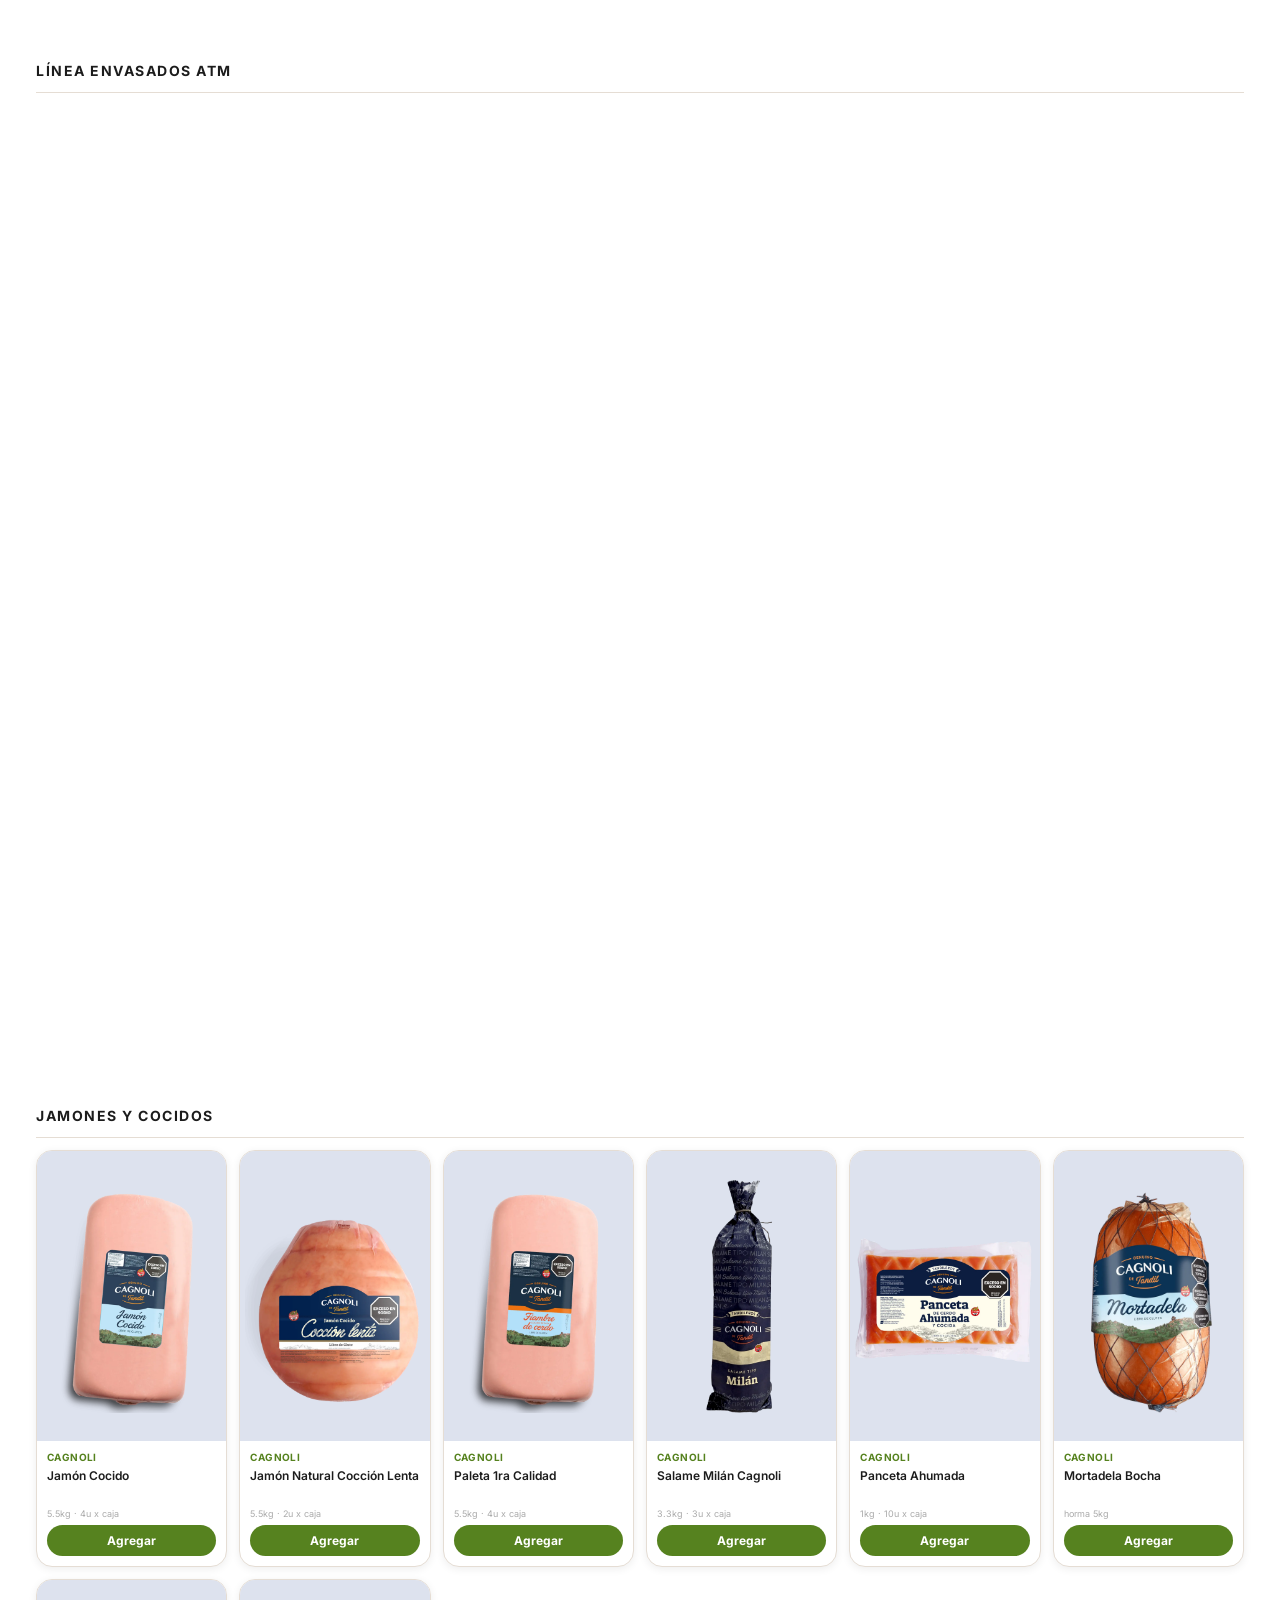
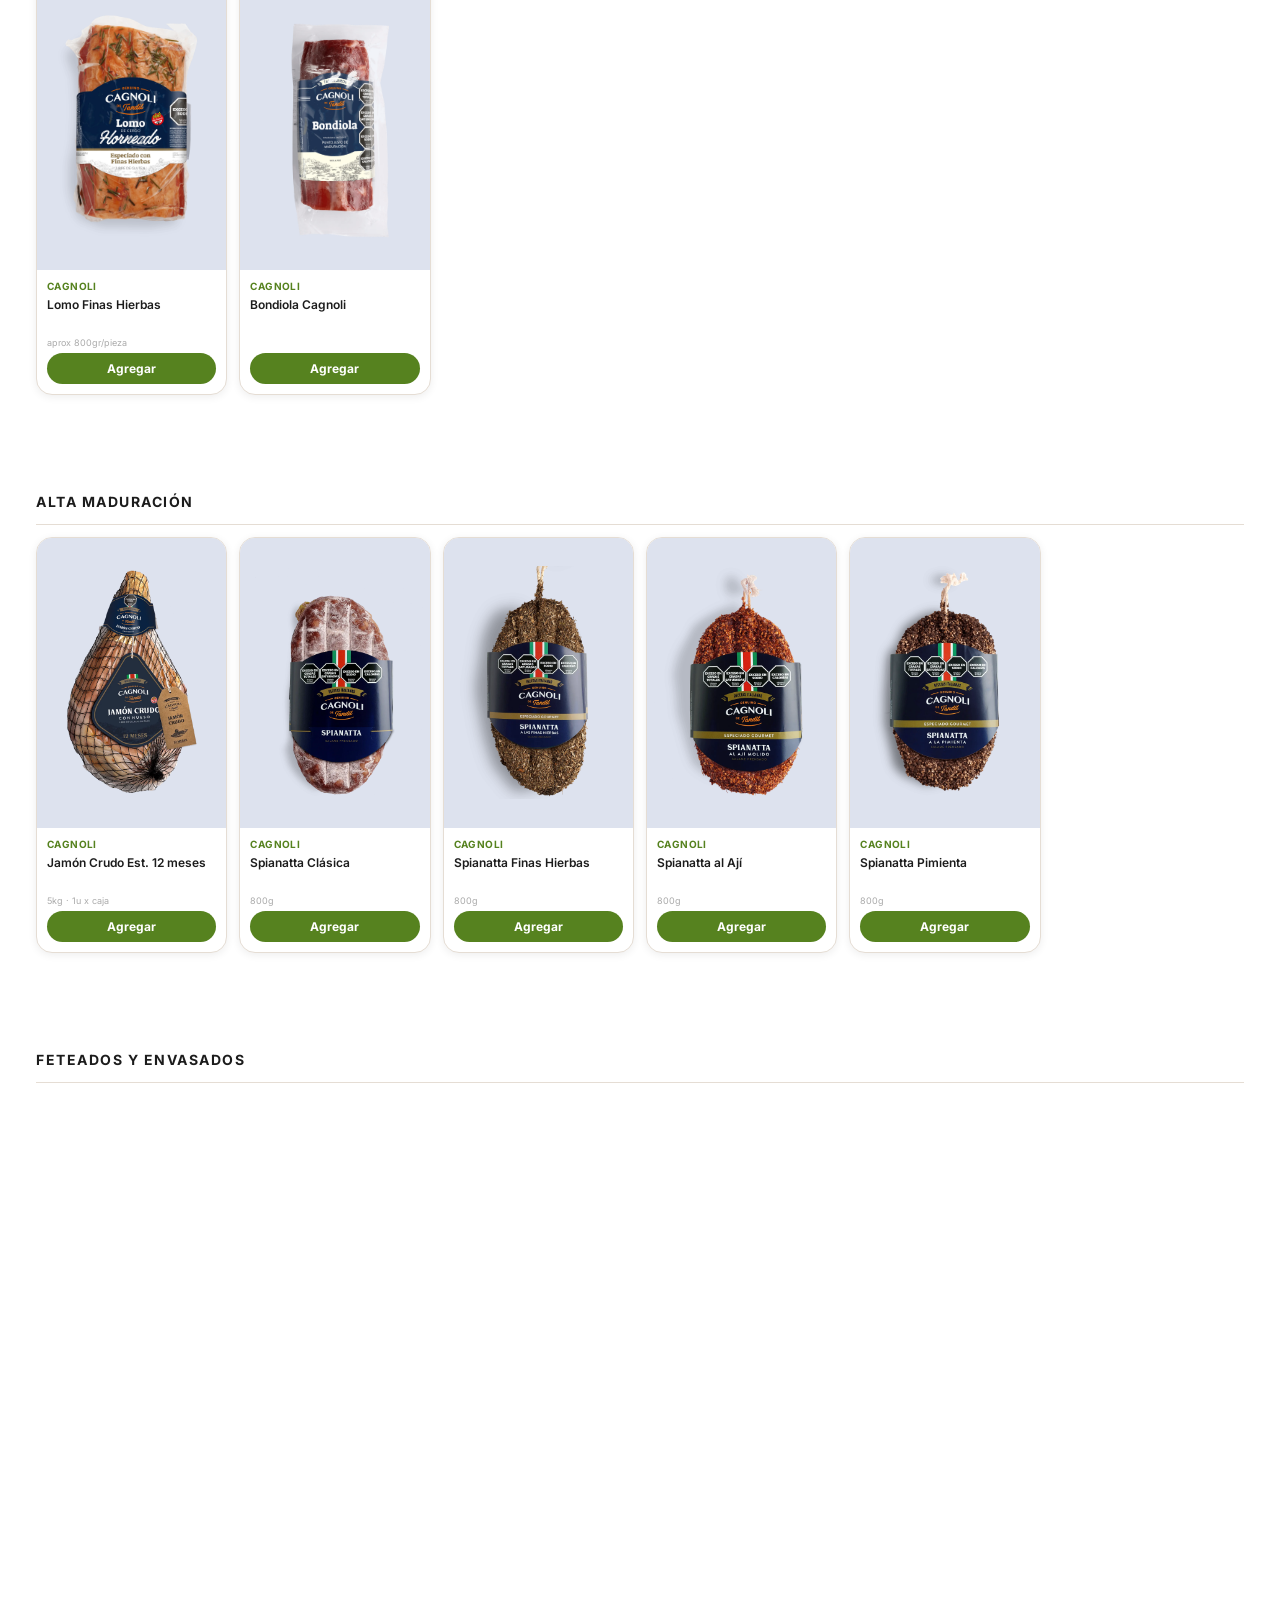
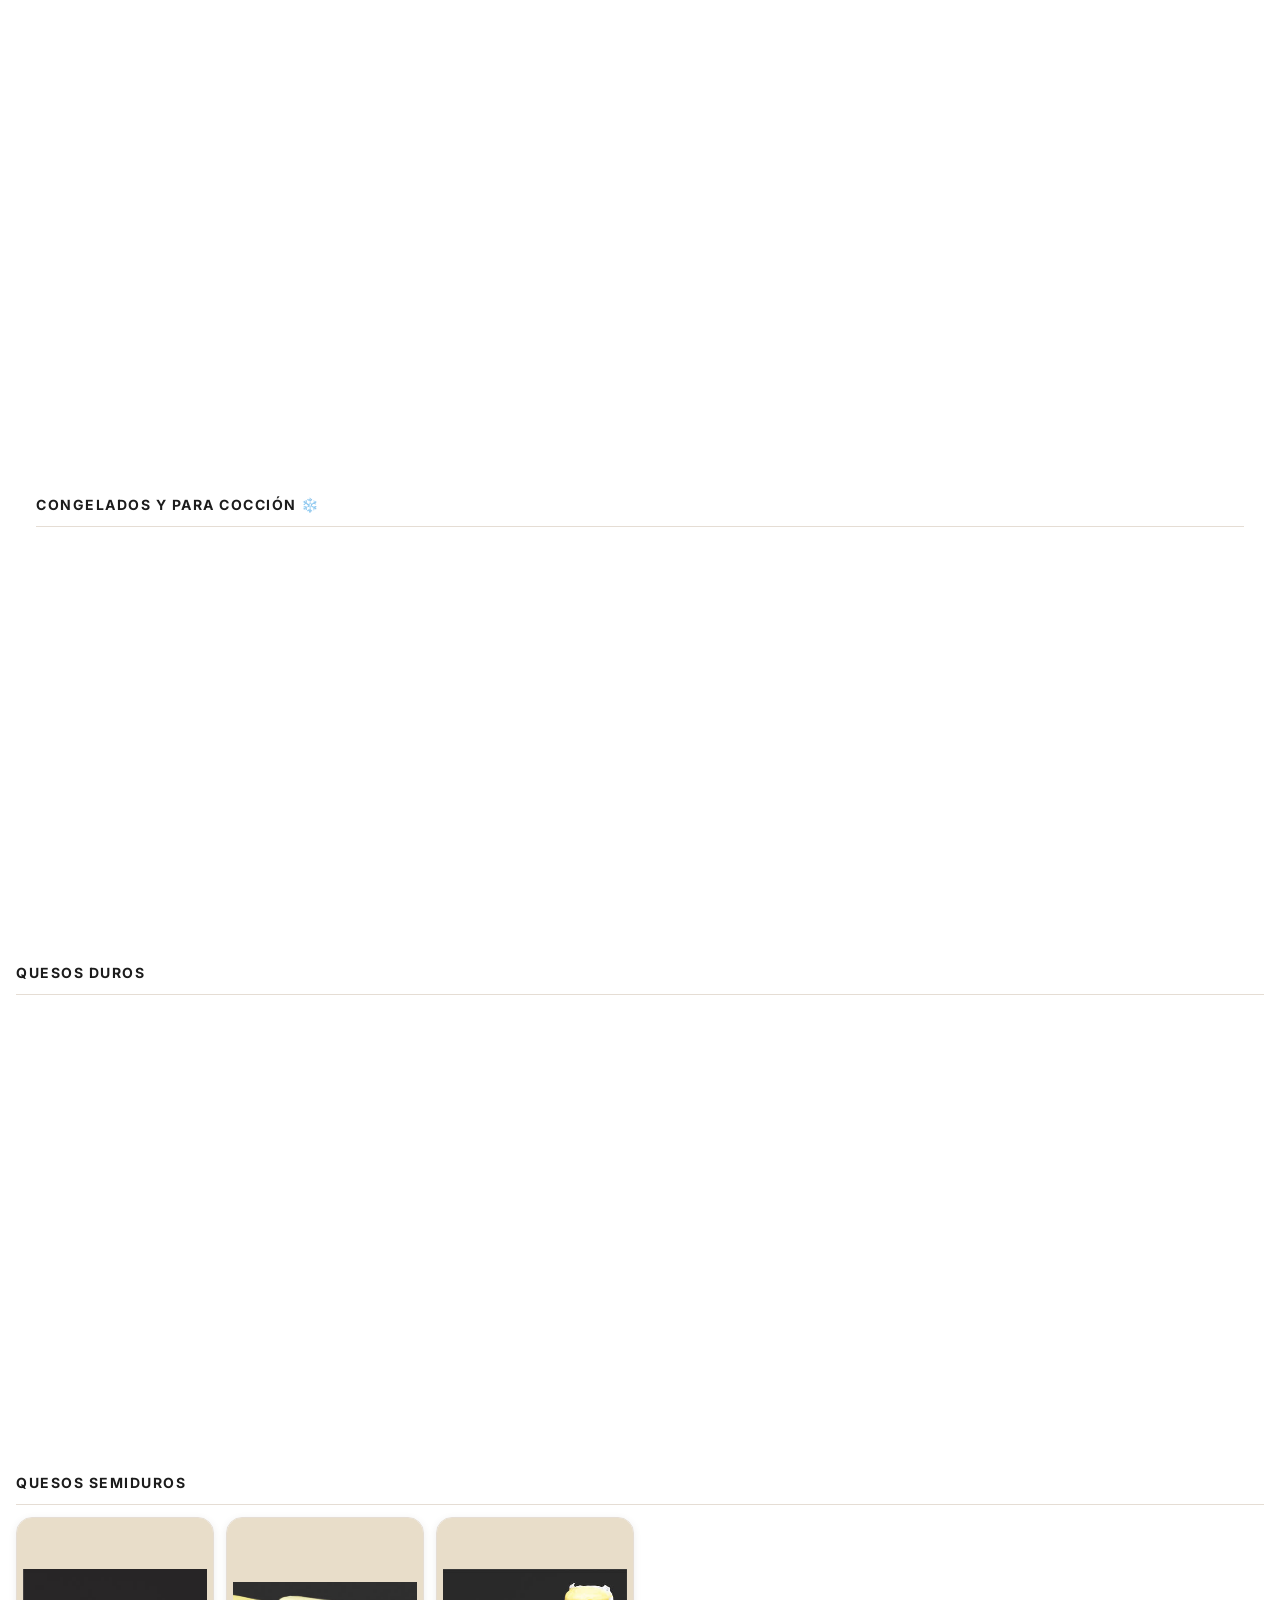
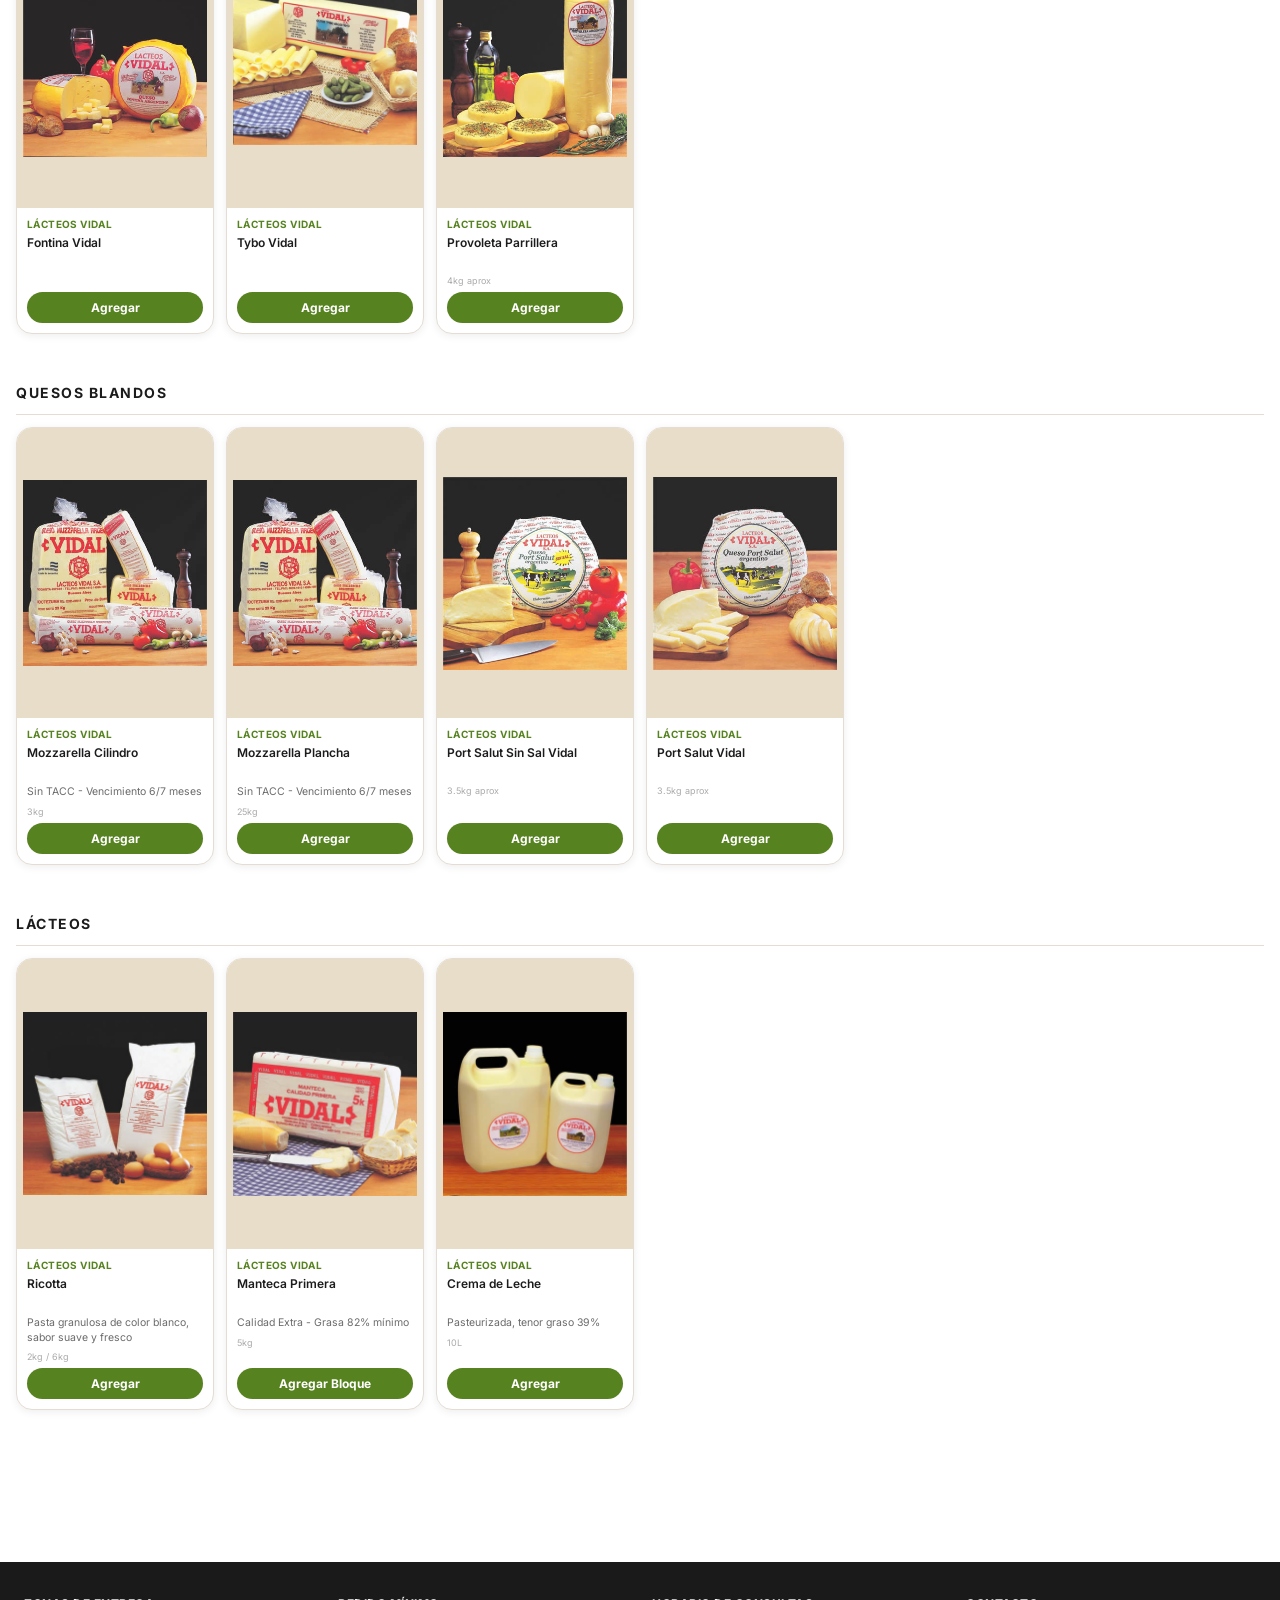
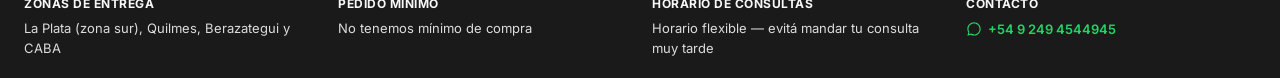
==== commit a9332d92: "Agrega chip de Todas las marcas (faltaba, no se podía volver del filtro) y achica la tipografía del " ====
--- a/catalogo_cagnoli.html
+++ b/catalogo_cagnoli.html
@@ -22,6 +22,7 @@
 <div class="header-compact-row" id="headerCompactRow">
 <div id="compactTopRow">
 <div id="marcasRowCompact">
+    <button class="marca-chip compacta claro marca-chip-todas" data-brand="all" onclick="filterBrandFromChip('all')">Todas</button>
 <button class="marca-chip compacta claro" data-brand="donatilio" onclick="filterBrandFromChip('donatilio')"><img src="img/marcas/don_atilio.png" alt="Don Atilio"></button>
 <button class="marca-chip compacta transparente grande" data-brand="cagnoli" onclick="filterBrandFromChip('cagnoli')"><img src="img/marcas/cagnoli.png" alt="Cagnoli"></button>
 <button class="marca-chip compacta claro" data-brand="vidal" onclick="filterBrandFromChip('vidal')"><img src="img/marcas/vidal.png" alt="Lácteos Vidal"></button>
@@ -52,6 +53,7 @@
 <div class="marcas-aliadas-label">Nuestras Marcas Aliadas</div>
 <div class="marcas-aliadas-hint">Tocá un logo para ver solo sus productos</div>
 <div class="marcas-row">
+    <button class="marca-chip claro marca-chip-todas" data-brand="all" onclick="filterBrandFromChip('all')">Todas<br>las marcas</button>
 <button class="marca-chip claro" data-brand="donatilio" onclick="filterBrandFromChip('donatilio')"><img src="img/marcas/don_atilio.png" alt="Don Atilio"></button>
 <button class="marca-chip transparente grande" data-brand="cagnoli" onclick="filterBrandFromChip('cagnoli')"><img src="img/marcas/cagnoli.png" alt="Cagnoli"></button>
 <button class="marca-chip claro" data-brand="vidal" onclick="filterBrandFromChip('vidal')"><img src="img/marcas/vidal.png" alt="Lácteos Vidal"></button>
--- a/style.css
+++ b/style.css
@@ -178,6 +178,8 @@
     align-items:stretch;
     gap:8px;
   }
+   .cat-step-value{font-size:11px;white-space:nowrap}
+  .cat-card-stepper{padding:4px 4px}
   #searchBoxCompact{
     width:100%;
   }
@@ -546,28 +548,28 @@
 /* ── STEPPER +/− EN LA CARD (reemplaza el botón una vez agregado) ── */
 .cat-card-stepper{
   display:flex;align-items:center;justify-content:space-between;
-  background:var(--verde);
-  border-radius:8px;
+  background:#fff;
+  border:1px solid black;
+  border-radius:999px;
   padding:4px 6px;
-  animation:stepperPop 0.22s ease;
 }
 .cat-step-btn{
   width:24px;height:24px;flex-shrink:0;
-  border-radius:6px;
+  border-radius:50%;
   border:none;
-  background:rgba(255,255,255,0.18);
-  color:#fff;
-  font-size:15px;font-weight:700;
+  background:transparent;
+  color:var(--texto);
+  font-size:16px;font-weight:700;
   line-height:1;
   cursor:pointer;
   display:flex;align-items:center;justify-content:center;
   transition:background 0.2s;
 }
-.cat-step-btn:hover{background:rgba(255,255,255,0.32)}
+.cat-step-btn:hover{background:#F2F1EC}
 .cat-step-value{
   flex:1;text-align:center;
-  color:#fff;
-  font-family:'Oswald',sans-serif;
+  color:var(--texto);
+  font-family:'Inter',sans-serif;
   font-size:13px;font-weight:700;
 }
 @keyframes stepperPop{
@@ -926,7 +928,7 @@
 }
 
 /* ── MODAL CONFIRMAR VACIAR ── */
-.confirm-modal-content{max-width:380px;text-align:center;position:relative}
+.confirm-modal-content{max-width:380px;padding: 24px;text-align:center;position:relative}
 .confirm-modal-title{font-family:'Oswald',sans-serif;font-weight:700;font-size:20px;color:var(--texto);margin-bottom:8px}
 .confirm-modal-sub{font-size:14px;color:var(--texto-suave);margin-bottom:24px;line-height:1.5}
 .confirm-modal-actions{display:flex;gap:10px}
@@ -1006,7 +1008,7 @@
 }
 
 .site-footer{
-  background:var(--gris-oscuro);
+  background:#1a1a1a;
   color:#fff;
   padding:32px 24px 20px;
   margin-top:40px;
@@ -1018,12 +1020,12 @@
   gap:24px;
 }
 .footer-title{
-  font-family:'Oswald',sans-serif;
+  font-family:'Inter',sans-serif;
   font-weight:700;
   font-size:12px;
   text-transform:uppercase;
   letter-spacing:0.5px;
-  color:var(--verde);
+  color: #f7f7f7;
   margin-bottom:6px;
 }
 .footer-text{
@@ -1074,4 +1076,19 @@
   margin-bottom:9px;
   transition:all 0.2s;
 }
-.cart-load-more:hover{background:#e5e3da}+.cart-load-more:hover{background:#e5e3da}
+.marca-chip-todas{
+  font-family:'Oswald',sans-serif;
+  font-weight:700;
+  font-size:12px;
+  line-height:1.2;
+  text-align:center;
+  color:var(--texto);
+  text-transform:uppercase;
+  letter-spacing:0.3px;
+  white-space:normal;
+}
+.marca-chip.compacta.marca-chip-todas{
+  font-size:10px;
+  white-space:nowrap;
+}
